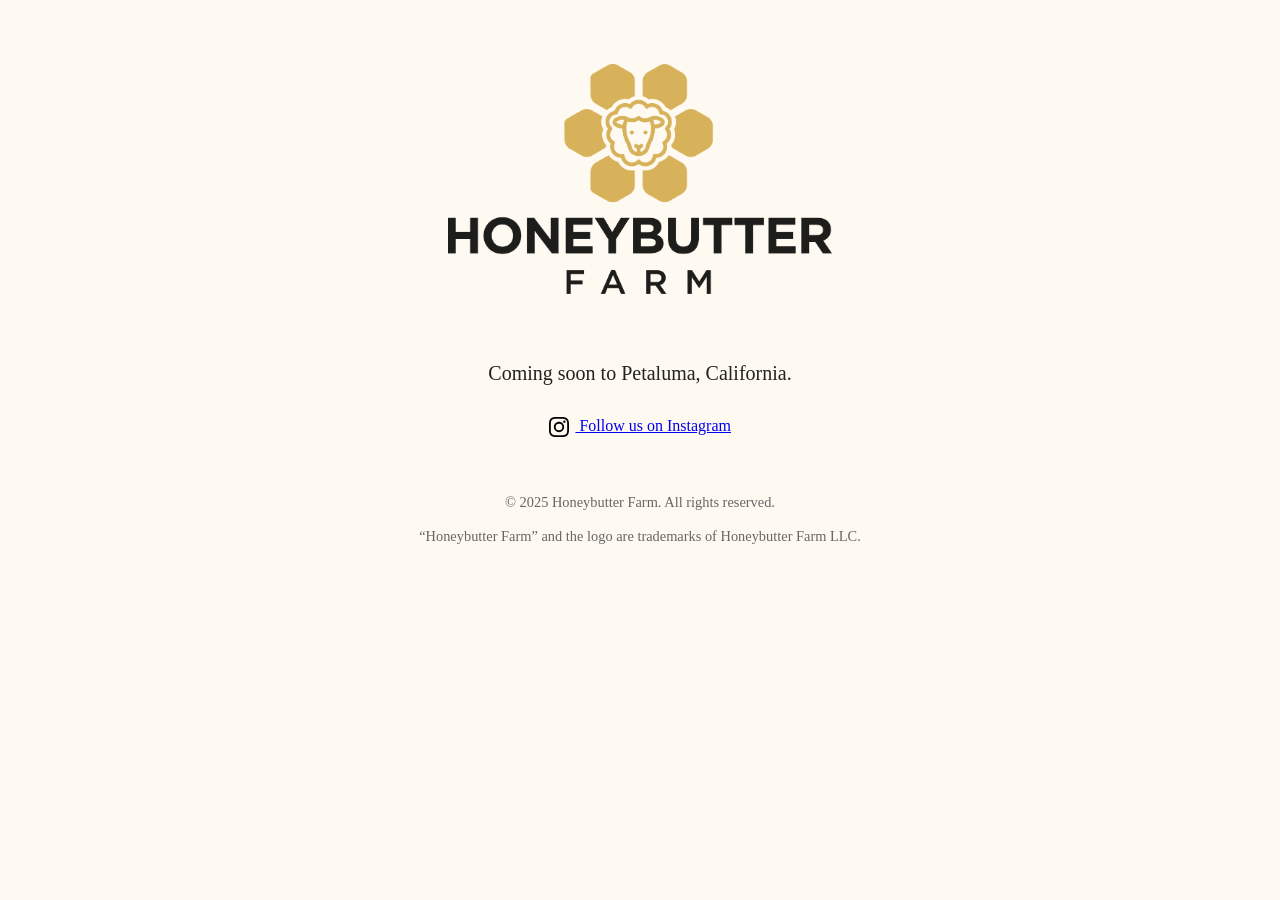
==== index.html @ 852e16aa "Increase logo width from 80% to 90%" ====
<!-- index.html -->
<!DOCTYPE html>
<html lang="en">
<head>
  <meta charset="UTF-8" />
  <meta name="viewport" content="width=device-width, initial-scale=1.0"/>
  <meta name="description" content="Honeybutter Farm is a family-owned diversified farm coming soon to Petaluma, California." />
  <title>Honeybutter Farm</title>
  <style>
    body {
      font-family: 'Georgia', serif;
      margin: 0;
      padding: 2em;
      background-color: #fffaf1;
      color: #222222;
      text-align: center;
    }
    img.logo {
      width: 90%;
      max-width: 384px;
      height: auto;
      margin-top: 2em;
      margin-bottom: 4em;
    }
    h1 {
      font-size: 2.5em;
      margin-bottom: 0.25em;
    }
    p {
      font-size: 1.25em;
      max-width: 600px;
      margin: 0 auto;
    }
  </style>
</head>
<body>
  <img src="honeybutterfarm_logo.png" alt="Honeybutter Farm Logo" class="logo" />
  <p>Coming soon to Petaluma, California.</p>

    <div style="margin-bottom: 2em;margin-top: 2em;">
      <a href="https://www.instagram.com/honeybutterfarm/" target="_blank" rel="noopener">
        <img src="instagram-icon.svg"
             alt="Instagram"
             style="width: 20px; vertical-align: middle; margin-right: 0.4em;" />
        Follow us on Instagram
      </a>
    </div>

  <footer style="margin-top: 4em; font-size: 0.9em; color: #666;">


    &copy; 2025 Honeybutter Farm. All rights reserved. <br> <br>
    “Honeybutter Farm” and the logo are trademarks of Honeybutter Farm LLC.
  </footer>
</body>
</html>
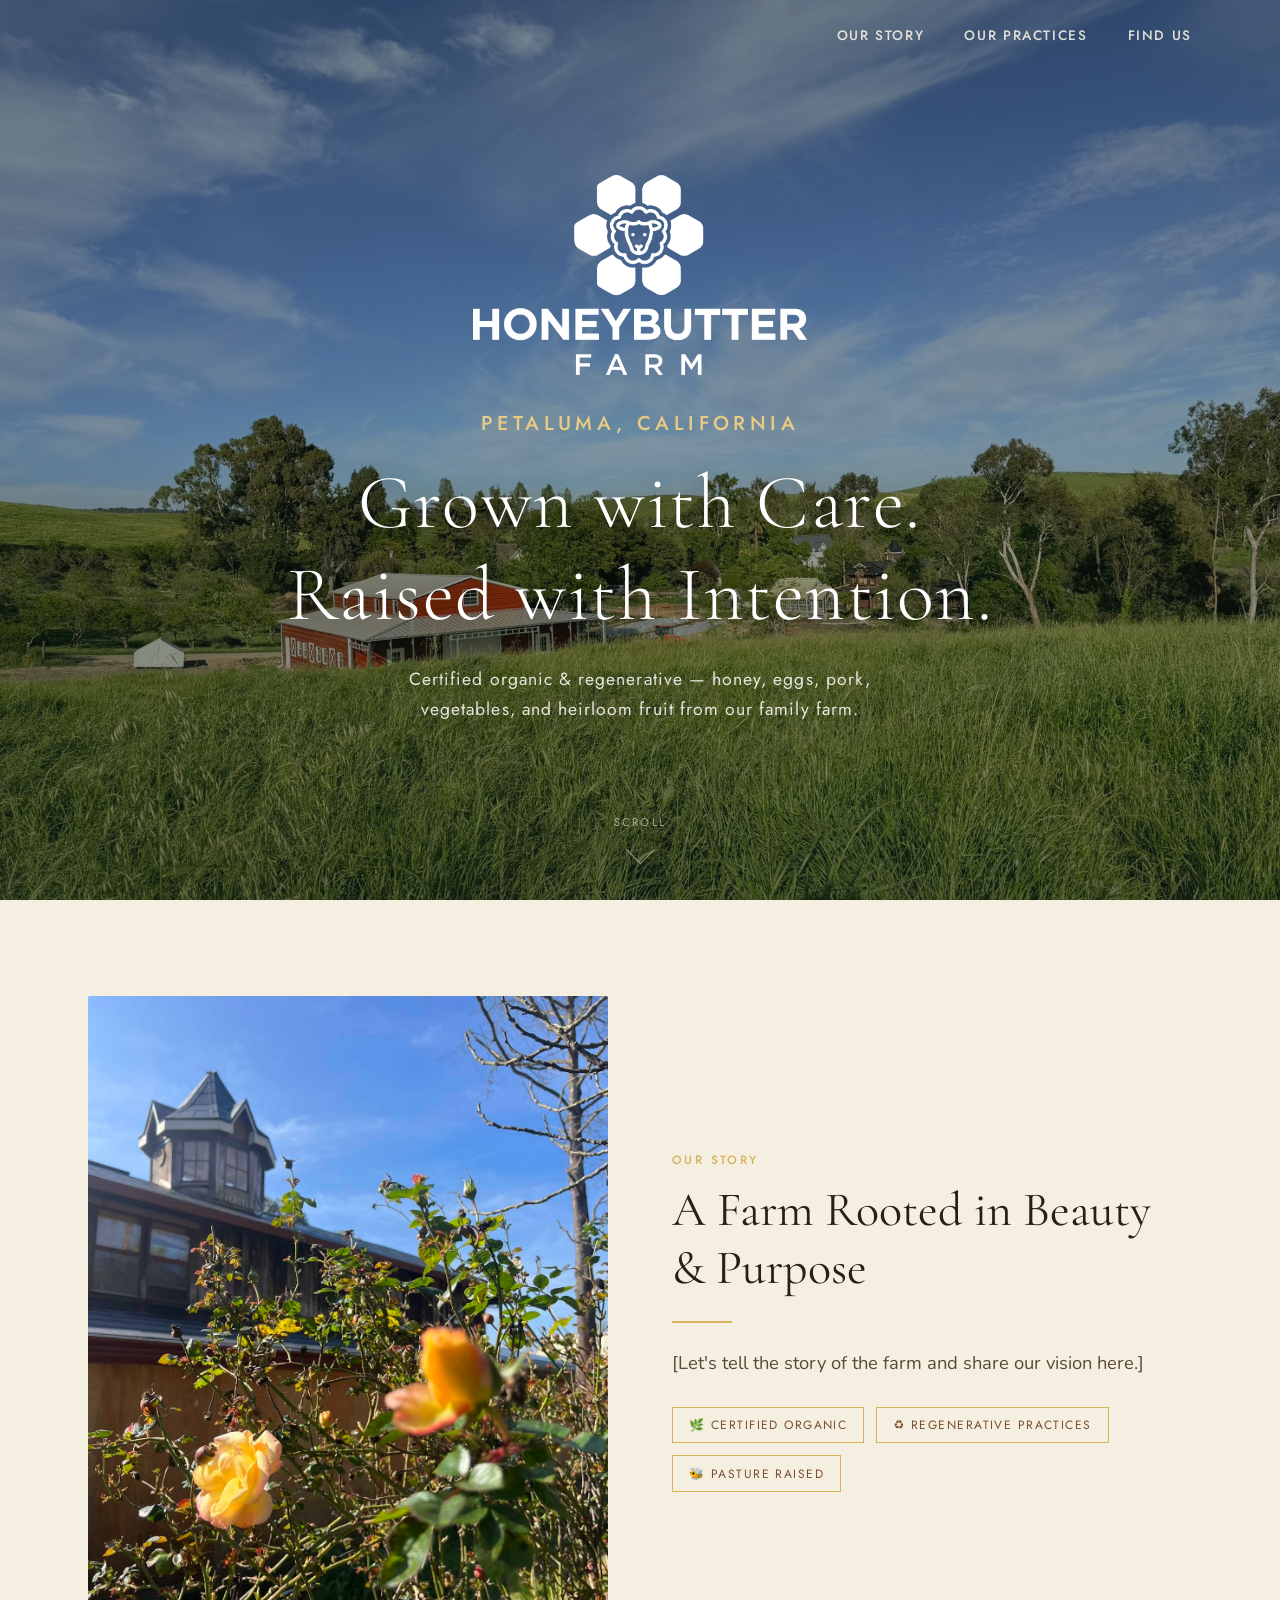
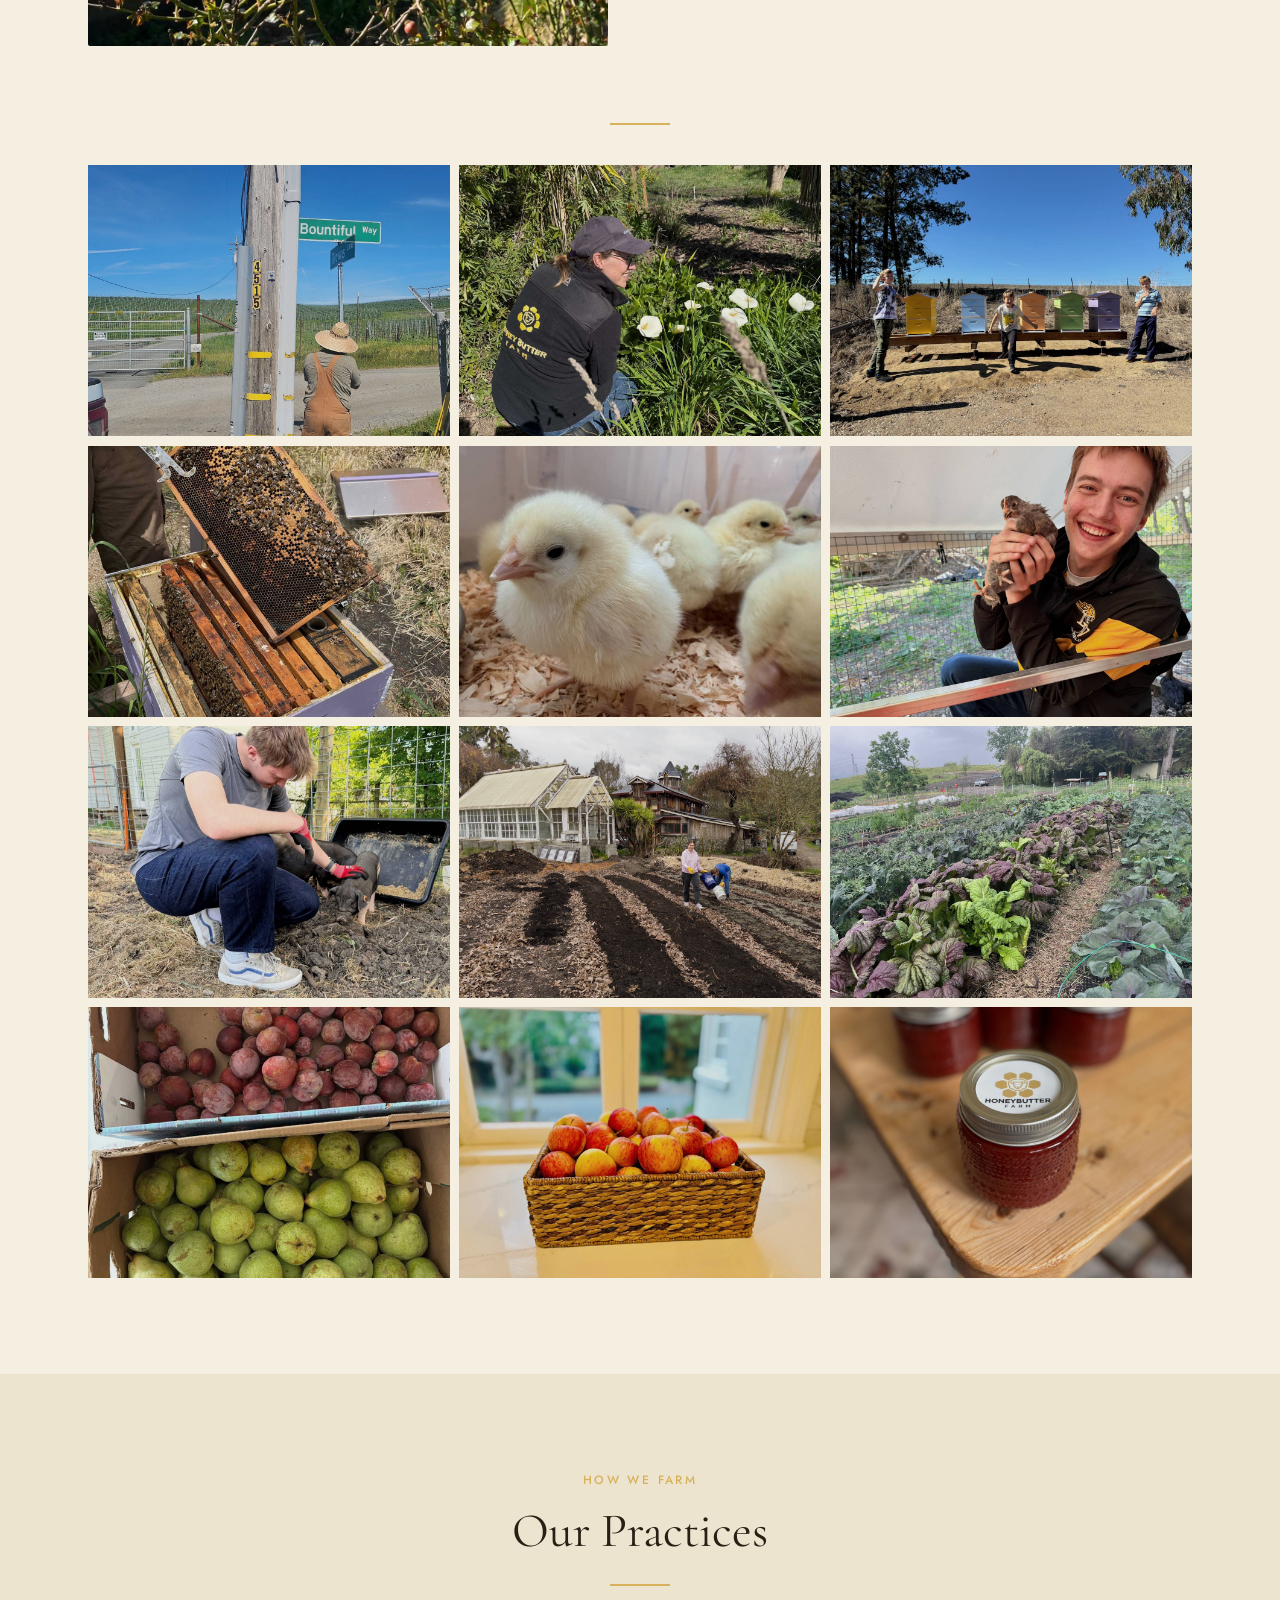
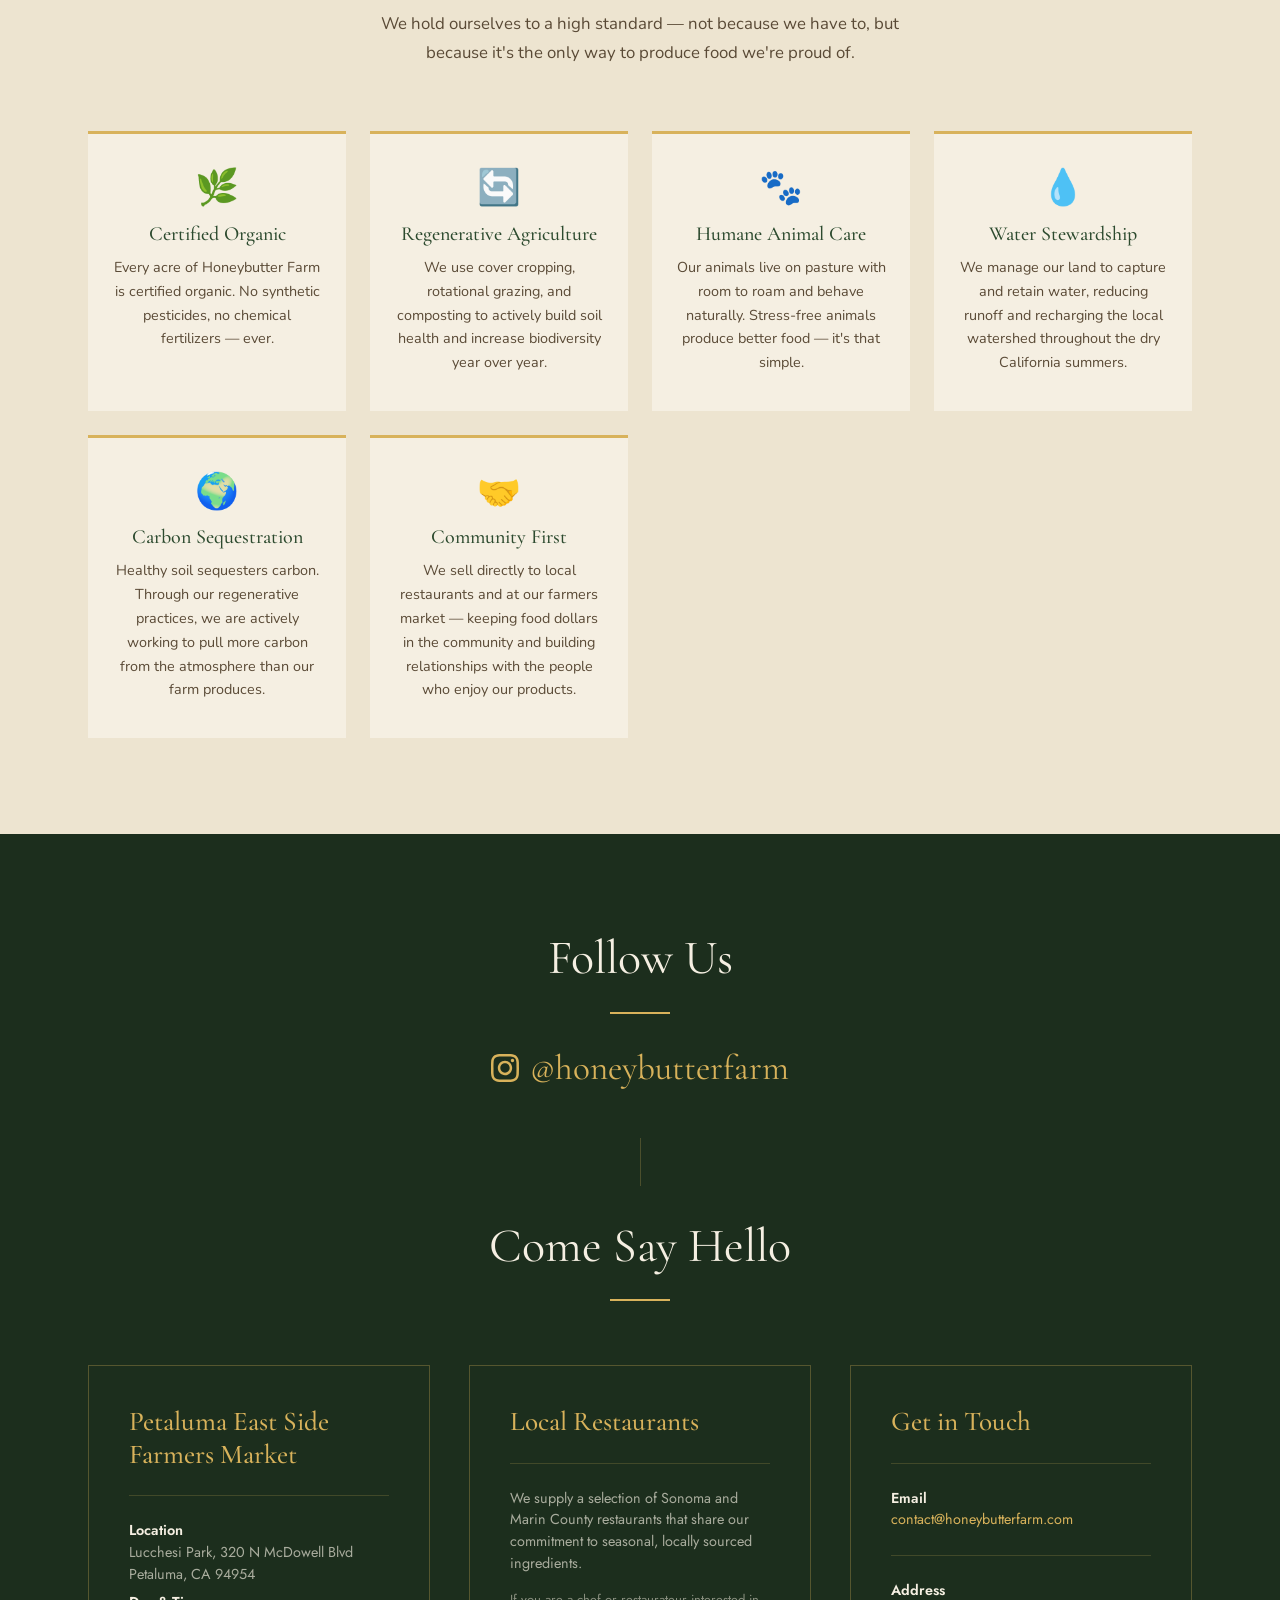
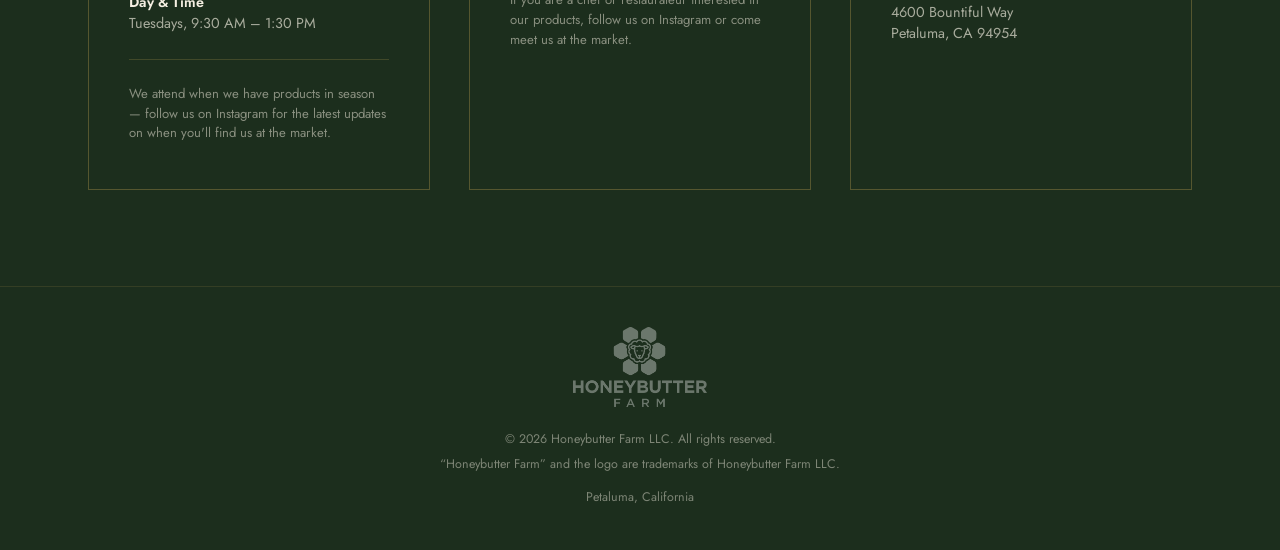
==== commit 4edc5307: "new website version" ====
--- a/index.html
+++ b/index.html
@@ -1,56 +1,318 @@
-<!-- index.html -->
 <!DOCTYPE html>
 <html lang="en">
 <head>
   <meta charset="UTF-8" />
-  <meta name="viewport" content="width=device-width, initial-scale=1.0"/>
-  <meta name="description" content="Honeybutter Farm is a family-owned diversified farm coming soon to Petaluma, California." />
-  <title>Honeybutter Farm</title>
-  <style>
-    body {
-      font-family: 'Georgia', serif;
-      margin: 0;
-      padding: 2em;
-      background-color: #fffaf1;
-      color: #222222;
-      text-align: center;
-    }
-    img.logo {
-      width: 90%;
-      max-width: 384px;
-      height: auto;
-      margin-top: 2em;
-      margin-bottom: 4em;
-    }
-    h1 {
-      font-size: 2.5em;
-      margin-bottom: 0.25em;
-    }
-    p {
-      font-size: 1.25em;
-      max-width: 600px;
-      margin: 0 auto;
-    }
-  </style>
+  <meta name="viewport" content="width=device-width, initial-scale=1.0" />
+  <meta name="description" content="Honeybutter Farm is a certified organic, diversified farm in Petaluma, California, raising the finest honey, eggs, pork, vegetables, and heirloom fruits with care for the land." />
+  <title>Honeybutter Farm — Petaluma, California</title>
+
+  <!-- Fonts -->
+  <link rel="preconnect" href="https://fonts.googleapis.com" />
+  <link rel="preconnect" href="https://fonts.gstatic.com" crossorigin />
+  <link href="https://fonts.googleapis.com/css2?family=Cormorant+Garamond:ital,wght@0,300;0,400;0,500;0,600;1,300;1,400&family=Jost:wght@400;500&family=Nunito:wght@400;500&display=swap" rel="stylesheet" />
+
+  <link rel="stylesheet" href="assets/css/style.css" />
 </head>
 <body>
-  <img src="honeybutterfarm_logo.png" alt="Honeybutter Farm Logo" class="logo" />
-  <p>Coming soon to Petaluma, California.</p>
-
-    <div style="margin-bottom: 2em;margin-top: 2em;">
-      <a href="https://www.instagram.com/honeybutterfarm/" target="_blank" rel="noopener">
-        <img src="instagram-icon.svg"
-             alt="Instagram"
-             style="width: 20px; vertical-align: middle; margin-right: 0.4em;" />
-        Follow us on Instagram
+
+  <!-- ============================================================
+       NAVIGATION
+       ============================================================ -->
+  <nav class="nav" aria-label="Main navigation">
+    <div class="nav__inner">
+      <a class="nav__logo" href="#top" aria-label="Honeybutter Farm home">
+        <img src="honeybutterfarm_logo_icon.png" alt="Honeybutter Farm" />
+        <span class="nav__logo-text">Honeybutter Farm</span>
       </a>
-    </div>
-
-  <footer style="margin-top: 4em; font-size: 0.9em; color: #666;">
-
-
-    &copy; 2025 Honeybutter Farm. All rights reserved. <br> <br>
-    “Honeybutter Farm” and the logo are trademarks of Honeybutter Farm LLC.
+      <ul class="nav__links" role="list">
+        <li><a href="#story">Our Story</a></li>
+        <li><a href="#practices">Our Practices</a></li>
+        <li><a href="#find-us">Find Us</a></li>
+      </ul>
+      <button class="nav__hamburger" aria-label="Open menu" aria-expanded="false">
+        <span></span><span></span><span></span>
+      </button>
+    </div>
+  </nav>
+
+  <!-- Mobile drawer -->
+  <div class="nav__drawer" role="dialog" aria-modal="true" aria-label="Navigation menu">
+    <button class="nav__drawer-close" aria-label="Close menu">&times;</button>
+    <a href="#story">Our Story</a>
+    <a href="#practices">Our Practices</a>
+    <a href="#find-us">Find Us</a>
+  </div>
+
+
+  <!-- ============================================================
+       HERO
+       ============================================================ -->
+  <section class="hero" id="top" aria-label="Hero">
+    <div class="hero__bg" role="img" aria-label="Honeybutter Farm landscape"></div>
+    <div class="hero__overlay"></div>
+    <div class="hero__content">
+      <img
+        src="honeybutterfarm_logo.png"
+        alt="Honeybutter Farm"
+        class="hero__logo"
+      />
+      <p class="hero__tagline">Petaluma, California</p>
+      <h1>Grown with Care.<br>Raised with Intention.</h1>
+      <p class="hero__sub">Certified organic &amp; regenerative &mdash; honey, eggs, pork, vegetables, and heirloom fruit from our family farm.</p>
+    </div>
+    <div class="hero__scroll" aria-hidden="true">
+      <span>Scroll</span>
+      <div class="hero__scroll-arrow"></div>
+    </div>
+  </section>
+
+
+  <!-- ============================================================
+       OUR STORY
+       ============================================================ -->
+  <section class="story section" id="story">
+    <div class="container">
+      <div class="story__grid">
+
+        <div class="story__image-wrap">
+          <!-- Replace story.jpg with a portrait-oriented farm photo -->
+          <img
+            src="assets/images/story.jpg"
+            alt="The farm at Honeybutter Farm, Petaluma California"
+            class="story__image"
+            loading="lazy"
+            onerror="this.parentElement.innerHTML='<div class=\'img-placeholder\' style=\'aspect-ratio:4/5\'>Photo coming soon</div>'"
+          />
+          <div class="story__image-accent"></div>
+        </div>
+
+        <div class="story__text">
+          <span class="section-label">Our Story</span>
+          <h2>A Farm Rooted in Beauty &amp; Purpose</h2>
+          <div class="gold-rule"></div>
+          <p>
+            [Let's tell the story of the farm and share our vision here.]
+          </p>
+          <div class="story__badges">
+            <span class="story__badge">🌿 Certified Organic</span>
+            <span class="story__badge">♻️ Regenerative Practices</span>
+            <span class="story__badge">🐝 Pasture Raised</span>
+          </div>
+        </div>
+
+      </div>
+
+      <div class="story__gallery">
+        <div class="gold-rule centered" style="margin-bottom:2.5rem;"></div>
+        <div class="gallery__grid">
+          <div class="gallery__item">
+            <img src="assets/images/gallery-01.jpg" alt="Honeybutter Farm" loading="lazy"
+                 onerror="this.parentElement.innerHTML='<div class=\'img-placeholder\'>Photo coming soon</div>'" />
+          </div>
+          <div class="gallery__item">
+            <img src="assets/images/gallery-02.jpg" alt="Honeybutter Farm" loading="lazy"
+                 onerror="this.parentElement.innerHTML='<div class=\'img-placeholder\'>Photo coming soon</div>'" />
+          </div>
+          <div class="gallery__item">
+            <img src="assets/images/gallery-03.jpg" alt="Honeybutter Farm" loading="lazy"
+                 onerror="this.parentElement.innerHTML='<div class=\'img-placeholder\'>Photo coming soon</div>'" />
+          </div>
+          <div class="gallery__item">
+            <img src="assets/images/gallery-04.jpg" alt="Honeybutter Farm" loading="lazy"
+                 onerror="this.parentElement.innerHTML='<div class=\'img-placeholder\'>Photo coming soon</div>'" />
+          </div>
+          <div class="gallery__item">
+            <img src="assets/images/gallery-05.jpg" alt="Honeybutter Farm" loading="lazy"
+                 onerror="this.parentElement.innerHTML='<div class=\'img-placeholder\'>Photo coming soon</div>'" />
+          </div>
+          <div class="gallery__item">
+            <img src="assets/images/gallery-06.jpg" alt="Honeybutter Farm" loading="lazy"
+                 onerror="this.parentElement.innerHTML='<div class=\'img-placeholder\'>Photo coming soon</div>'" />
+          </div>
+          <div class="gallery__item">
+            <img src="assets/images/gallery-07.jpg" alt="Honeybutter Farm" loading="lazy"
+                 onerror="this.parentElement.innerHTML='<div class=\'img-placeholder\'>Photo coming soon</div>'" />
+          </div>
+          <div class="gallery__item">
+            <img src="assets/images/gallery-08.jpg" alt="Honeybutter Farm" loading="lazy"
+                 onerror="this.parentElement.innerHTML='<div class=\'img-placeholder\'>Photo coming soon</div>'" />
+          </div>
+          <div class="gallery__item">
+            <img src="assets/images/gallery-09.jpg" alt="Honeybutter Farm" loading="lazy"
+                 onerror="this.parentElement.innerHTML='<div class=\'img-placeholder\'>Photo coming soon</div>'" />
+          </div>
+          <div class="gallery__item">
+            <img src="assets/images/gallery-10.jpg" alt="Honeybutter Farm" loading="lazy"
+                 onerror="this.parentElement.innerHTML='<div class=\'img-placeholder\'>Photo coming soon</div>'" />
+          </div>
+          <div class="gallery__item">
+            <img src="assets/images/gallery-11.jpg" alt="Honeybutter Farm" loading="lazy"
+                 onerror="this.parentElement.innerHTML='<div class=\'img-placeholder\'>Photo coming soon</div>'" />
+          </div>
+          <div class="gallery__item">
+            <img src="assets/images/gallery-12.jpg" alt="Honeybutter Farm" loading="lazy"
+                 onerror="this.parentElement.innerHTML='<div class=\'img-placeholder\'>Photo coming soon</div>'" />
+          </div>
+        </div>
+      </div>
+
+    </div>
+  </section>
+
+
+  <!-- ============================================================
+       OUR PRACTICES
+       ============================================================ -->
+  <section class="practices section section--ivory-dark" id="practices">
+    <div class="container">
+
+      <div class="practices__header">
+        <span class="section-label">How We Farm</span>
+        <h2>Our Practices</h2>
+        <div class="gold-rule centered"></div>
+        <p style="max-width:560px;margin-inline:auto;color:var(--text-mid);font-size:1.05rem;">
+          We hold ourselves to a high standard — not because we have to, but because it's the only way to produce food we're proud of.
+        </p>
+      </div>
+
+      <div class="practices__grid">
+
+        <div class="practice-item">
+          <div class="practice-item__icon">🌿</div>
+          <h3>Certified Organic</h3>
+          <p>Every acre of Honeybutter Farm is certified organic. No synthetic pesticides, no chemical fertilizers — ever.</p>
+        </div>
+
+        <div class="practice-item">
+          <div class="practice-item__icon">🔄</div>
+          <h3>Regenerative Agriculture</h3>
+          <p>We use cover cropping, rotational grazing, and composting to actively build soil health and increase biodiversity year over year.</p>
+        </div>
+
+        <div class="practice-item">
+          <div class="practice-item__icon">🐾</div>
+          <h3>Humane Animal Care</h3>
+          <p>Our animals live on pasture with room to roam and behave naturally. Stress-free animals produce better food — it's that simple.</p>
+        </div>
+
+        <div class="practice-item">
+          <div class="practice-item__icon">💧</div>
+          <h3>Water Stewardship</h3>
+          <p>We manage our land to capture and retain water, reducing runoff and recharging the local watershed throughout the dry California summers.</p>
+        </div>
+
+        <div class="practice-item">
+          <div class="practice-item__icon">🌍</div>
+          <h3>Carbon Sequestration</h3>
+          <p>Healthy soil sequesters carbon. Through our regenerative practices, we are actively working to pull more carbon from the atmosphere than our farm produces.</p>
+        </div>
+
+        <div class="practice-item">
+          <div class="practice-item__icon">🤝</div>
+          <h3>Community First</h3>
+          <p>We sell directly to local restaurants and at our farmers market — keeping food dollars in the community and building relationships with the people who enjoy our products.</p>
+        </div>
+
+      </div>
+    </div>
+  </section>
+
+
+  <!-- ============================================================
+       FIND US
+       ============================================================ -->
+  <section class="find-us section section--deeper" id="find-us">
+    <div class="container">
+
+      <div class="find-us__header">
+        <h2>Follow Us</h2>
+        <div class="gold-rule centered"></div>
+        <a
+          class="find-us__instagram"
+          href="https://www.instagram.com/honeybutterfarm/"
+          target="_blank"
+          rel="noopener noreferrer"
+          aria-label="Follow Honeybutter Farm on Instagram"
+        >
+          <svg viewBox="0 0 24 24" aria-hidden="true" style="width:28px;height:28px;fill:currentColor;flex-shrink:0;">
+            <path d="M12 2.163c3.204 0 3.584.012 4.85.07 3.252.148 4.771 1.691 4.919 4.919.058 1.265.069 1.645.069 4.849 0 3.205-.012 3.584-.069 4.849-.149 3.225-1.664 4.771-4.919 4.919-1.266.058-1.644.07-4.85.07-3.204 0-3.584-.012-4.849-.07-3.26-.149-4.771-1.699-4.919-4.92-.058-1.265-.07-1.644-.07-4.849 0-3.204.013-3.583.07-4.849.149-3.227 1.664-4.771 4.919-4.919 1.266-.057 1.645-.069 4.849-.069zm0-2.163c-3.259 0-3.667.014-4.947.072-4.358.2-6.78 2.618-6.98 6.98-.059 1.281-.073 1.689-.073 4.948 0 3.259.014 3.668.072 4.948.2 4.358 2.618 6.78 6.98 6.98 1.281.058 1.689.072 4.948.072 3.259 0 3.668-.014 4.948-.072 4.354-.2 6.782-2.618 6.979-6.98.059-1.28.073-1.689.073-4.948 0-3.259-.014-3.667-.072-4.947-.196-4.354-2.617-6.78-6.979-6.98-1.281-.059-1.69-.073-4.949-.073zm0 5.838c-3.403 0-6.162 2.759-6.162 6.162s2.759 6.163 6.162 6.163 6.162-2.759 6.162-6.163c0-3.403-2.759-6.162-6.162-6.162zm0 10.162c-2.209 0-4-1.79-4-4 0-2.209 1.791-4 4-4s4 1.791 4 4c0 2.21-1.791 4-4 4zm6.406-11.845c-.796 0-1.441.645-1.441 1.44s.645 1.44 1.441 1.44c.795 0 1.439-.645 1.439-1.44s-.644-1.44-1.439-1.44z"/>
+          </svg>
+          @honeybutterfarm
+        </a>
+        <div class="find-us__instagram-divider"></div>
+        <h2>Come Say Hello</h2>
+        <div class="gold-rule centered"></div>
+      </div>
+
+      <div class="find-us__grid">
+
+        <div class="find-us__card">
+          <h3>Petaluma East Side Farmers Market</h3>
+          <div class="find-us__divider"></div>
+          <p class="detail">
+            <strong>Location</strong><br>
+            Lucchesi Park, 320 N McDowell Blvd<br>Petaluma, CA 94954
+          </p>
+          <p class="detail">
+            <strong>Day &amp; Time</strong><br>
+            Tuesdays, 9:30 AM – 1:30 PM
+          </p>
+          <div class="find-us__divider"></div>
+          <p class="detail" style="color:rgba(245,239,226,0.5);font-size:0.82rem;">
+            We attend when we have products in season — follow us on Instagram for the latest updates on when you'll find us at the market.
+          </p>
+        </div>
+
+        <div class="find-us__card">
+          <h3>Local Restaurants</h3>
+          <div class="find-us__divider"></div>
+          <p class="detail" style="margin-bottom:1rem;">
+            We supply a selection of Sonoma and Marin County restaurants that share our commitment to seasonal, locally sourced ingredients.
+          </p>
+          <p class="detail" style="color:rgba(245,239,226,0.5);font-size:0.82rem;">
+            If you are a chef or restaurateur interested in our products, follow us on Instagram or come meet us at the market.
+          </p>
+        </div>
+
+        <div class="find-us__card">
+          <h3>Get in Touch</h3>
+          <div class="find-us__divider"></div>
+          <p class="detail">
+            <strong>Email</strong><br>
+            <a href="mailto:contact@honeybutterfarm.com" style="color:var(--gold);text-decoration:none;">contact@honeybutterfarm.com</a>
+          </p>
+          <div class="find-us__divider"></div>
+          <p class="detail">
+            <strong>Address</strong><br>
+            4600 Bountiful Way<br>
+            Petaluma, CA 94954
+          </p>
+        </div>
+
+      </div>
+    </div>
+  </section>
+
+
+  <!-- ============================================================
+       FOOTER
+       ============================================================ -->
+  <footer class="footer">
+    <img src="honeybutterfarm_logo.png" alt="" class="footer__logo" aria-hidden="true" />
+    <p>&copy; 2026 Honeybutter Farm LLC. All rights reserved.</p>
+    <p>&ldquo;Honeybutter Farm&rdquo; and the logo are trademarks of Honeybutter Farm LLC.</p>
+    <p style="margin-top:0.5rem;">Petaluma, California</p>
   </footer>
+
+
+  <!-- Lightbox -->
+  <div class="lightbox" role="dialog" aria-modal="true" aria-label="Photo viewer">
+    <button class="lightbox__close" aria-label="Close photo viewer">&times;</button>
+    <button class="lightbox__prev" aria-label="Previous photo">&#8592;</button>
+    <img class="lightbox__img" src="" alt="" />
+    <button class="lightbox__next" aria-label="Next photo">&#8594;</button>
+  </div>
+
+  <script src="assets/js/main.js"></script>
 </body>
 </html>
--- a/assets/css/style.css
+++ b/assets/css/style.css
@@ -0,0 +1,795 @@
+/* ============================================================
+   HONEYBUTTER FARM — Main Stylesheet
+   ============================================================ */
+
+/* ── Custom Properties ──────────────────────────────────── */
+:root {
+  --gold:        #D8B25B;
+  --gold-light:  #E8CC84;
+  --green-dark:  #2C4A2E;
+  --green-deep:  #1C2E1D;
+  --ivory:       #F5EFE2;
+  --ivory-dark:  #EDE4D0;
+  --earth:       #7A4E2D;
+  --text-dark:   #2A1F14;
+  --text-mid:    #5a4a36;
+  --text-light:  #F5EFE2;
+
+  --font-display: 'Cormorant Garamond', Georgia, serif;
+  --font-ui:      'Jost', system-ui, sans-serif;
+  --font-body:    'Nunito', system-ui, sans-serif;
+
+  --max-width: 1200px;
+  --section-pad: clamp(3rem, 8vw, 6rem);
+  --nav-height: 72px;
+}
+
+/* ── Reset & Base ───────────────────────────────────────── */
+*, *::before, *::after { box-sizing: border-box; margin: 0; padding: 0; }
+
+html {
+  scroll-behavior: smooth;
+  font-size: 16px;
+}
+
+body {
+  font-family: var(--font-body);
+  color: var(--text-dark);
+  background-color: var(--ivory);
+  line-height: 1.7;
+  -webkit-font-smoothing: antialiased;
+}
+
+img { display: block; max-width: 100%; height: auto; }
+a { color: inherit; text-decoration: none; }
+ul { list-style: none; }
+
+/* ── Typography ─────────────────────────────────────────── */
+h1, h2, h3, h4 {
+  font-family: var(--font-display);
+  font-weight: 600;
+  line-height: 1.2;
+  color: inherit;
+}
+
+h1 { font-size: clamp(2.8rem, 6vw, 5rem); font-weight: 300; letter-spacing: 0.02em; }
+h2 { font-size: clamp(2rem, 4vw, 3rem); font-weight: 400; }
+h3 { font-size: clamp(1.3rem, 2.5vw, 1.8rem); font-weight: 500; }
+
+.section-label {
+  font-family: var(--font-ui);
+  font-size: 0.75rem;
+  font-weight: 500;
+  letter-spacing: 0.2em;
+  text-transform: uppercase;
+  color: var(--gold);
+  display: block;
+  margin-bottom: 0.75rem;
+}
+
+.gold-rule {
+  width: 60px;
+  height: 2px;
+  background: var(--gold);
+  margin: 1.5rem 0;
+}
+
+.gold-rule.centered { margin-left: auto; margin-right: auto; }
+
+/* ── Layout Utilities ───────────────────────────────────── */
+.container {
+  width: 100%;
+  max-width: var(--max-width);
+  margin-inline: auto;
+  padding-inline: clamp(1.25rem, 5vw, 3rem);
+}
+
+.section { padding-block: var(--section-pad); }
+
+.section--dark {
+  background-color: var(--green-dark);
+  color: var(--text-light);
+}
+
+.section--deeper {
+  background-color: var(--green-deep);
+  color: var(--text-light);
+}
+
+.section--ivory-dark {
+  background-color: var(--ivory-dark);
+}
+
+/* ============================================================
+   NAVIGATION
+   ============================================================ */
+.nav {
+  position: fixed;
+  top: 0; left: 0; right: 0;
+  z-index: 100;
+  height: var(--nav-height);
+  display: flex;
+  align-items: center;
+  background-color: transparent;
+  transition: background-color 0.35s ease, box-shadow 0.35s ease;
+}
+
+.nav.scrolled {
+  background-color: var(--green-deep);
+  box-shadow: 0 2px 20px rgba(0,0,0,0.3);
+}
+
+.nav__inner {
+  display: flex;
+  align-items: center;
+  justify-content: space-between;
+  width: 100%;
+  max-width: var(--max-width);
+  margin-inline: auto;
+  padding-inline: clamp(1.25rem, 5vw, 3rem);
+}
+
+.nav__logo {
+  display: flex;
+  align-items: center;
+  gap: 0.75rem;
+}
+
+.nav__logo img {
+  height: 52px;
+  width: auto;
+  flex-shrink: 0;
+  opacity: 0;
+  transform: translateX(-6px);
+  transition: opacity 0.35s ease, transform 0.35s ease;
+}
+
+.nav.scrolled .nav__logo img {
+  opacity: 1;
+  transform: translateX(0);
+}
+.nav__logo img:hover { opacity: 0.85; }
+
+.nav__logo-text {
+  font-family: var(--font-ui);
+  font-size: 0.78rem;
+  font-weight: 500;
+  letter-spacing: 0.18em;
+  text-transform: uppercase;
+  color: var(--text-light);
+  opacity: 0;
+  transform: translateX(-6px);
+  transition: opacity 0.35s ease, transform 0.35s ease;
+  pointer-events: none;
+  white-space: nowrap;
+}
+
+.nav.scrolled .nav__logo-text {
+  opacity: 1;
+  transform: translateX(0);
+}
+
+.nav__links {
+  display: flex;
+  gap: 2.5rem;
+  align-items: center;
+}
+
+.nav__links a {
+  font-family: var(--font-ui);
+  font-size: 0.85rem;
+  font-weight: 500;
+  letter-spacing: 0.12em;
+  text-transform: uppercase;
+  color: rgba(245, 239, 226, 0.9);
+  transition: color 0.2s;
+}
+.nav__links a:hover { color: var(--gold); }
+
+/* Hamburger */
+.nav__hamburger {
+  display: none;
+  flex-direction: column;
+  gap: 5px;
+  cursor: pointer;
+  padding: 6px;
+  background: none;
+  border: none;
+}
+.nav__hamburger span {
+  display: block;
+  width: 24px;
+  height: 2px;
+  background: var(--text-light);
+  transition: transform 0.3s, opacity 0.3s;
+}
+
+/* Mobile nav drawer */
+.nav__drawer {
+  display: none;
+  position: fixed;
+  inset: 0;
+  background: var(--green-deep);
+  z-index: 99;
+  flex-direction: column;
+  align-items: center;
+  justify-content: center;
+  gap: 2.5rem;
+}
+.nav__drawer.open { display: flex; }
+.nav__drawer a {
+  font-family: var(--font-display);
+  font-size: 2rem;
+  font-weight: 400;
+  color: var(--text-light);
+  transition: color 0.2s;
+}
+.nav__drawer a:hover { color: var(--gold); }
+.nav__drawer-close {
+  position: absolute;
+  top: 1.5rem; right: 1.5rem;
+  background: none; border: none;
+  color: var(--text-light);
+  font-size: 2rem;
+  cursor: pointer;
+  line-height: 1;
+}
+
+@media (max-width: 768px) {
+  .nav__links { display: none; }
+  .nav__hamburger { display: flex; }
+}
+
+/* ============================================================
+   HERO
+   ============================================================ */
+.hero {
+  position: relative;
+  height: 100svh;
+  min-height: 600px;
+  display: flex;
+  align-items: center;
+  justify-content: center;
+  overflow: hidden;
+  background-color: var(--green-deep);
+}
+
+.hero__bg {
+  position: absolute;
+  inset: 0;
+  background-image: url('../images/hero.jpg');
+  background-size: cover;
+  background-position: center;
+  transform: scale(1.04);
+  transition: transform 8s ease-out;
+}
+.hero__bg.loaded { transform: scale(1); }
+
+.hero__overlay {
+  position: absolute;
+  inset: 0;
+  background: linear-gradient(
+    to bottom,
+    rgba(20,32,20,0.45) 0%,
+    rgba(20,32,20,0.38) 50%,
+    rgba(20,32,20,0.62) 100%
+  );
+}
+
+.hero__content {
+  position: relative;
+  text-align: center;
+  color: #ffffff;
+  padding-inline: 1.5rem;
+  max-width: 800px;
+}
+
+.hero__logo {
+  height: clamp(110px, 20vw, 200px);
+  width: auto;
+  margin-inline: auto;
+  margin-bottom: 2rem;
+  filter: brightness(0) invert(1);
+}
+
+.hero__tagline {
+  font-family: var(--font-ui);
+  font-size: clamp(1rem, 2vw, 1.25rem);
+  font-weight: 500;
+  letter-spacing: 0.22em;
+  text-transform: uppercase;
+  color: var(--gold-light);
+  margin-bottom: 1rem;
+}
+
+.hero h1 {
+  font-weight: 300;
+  margin-bottom: 1.5rem;
+  text-shadow: 0 2px 24px rgba(0,0,0,0.65);
+}
+
+.hero__sub {
+  font-family: var(--font-ui);
+  font-size: clamp(0.95rem, 1.8vw, 1.1rem);
+  letter-spacing: 0.06em;
+  color: rgba(255,255,255,0.85);
+  max-width: 480px;
+  margin-inline: auto;
+}
+
+.hero__scroll {
+  position: absolute;
+  bottom: 2.5rem;
+  left: 50%;
+  transform: translateX(-50%);
+  display: flex;
+  flex-direction: column;
+  align-items: center;
+  gap: 0.5rem;
+  color: rgba(245,239,226,0.6);
+  font-family: var(--font-ui);
+  font-size: 0.7rem;
+  letter-spacing: 0.18em;
+  text-transform: uppercase;
+}
+.hero__scroll-arrow {
+  width: 20px;
+  height: 20px;
+  border-right: 1px solid rgba(245,239,226,0.5);
+  border-bottom: 1px solid rgba(245,239,226,0.5);
+  transform: rotate(45deg);
+  animation: bounce 2s infinite;
+}
+@keyframes bounce {
+  0%, 100% { transform: rotate(45deg) translateY(0); }
+  50%       { transform: rotate(45deg) translateY(5px); }
+}
+
+/* ============================================================
+   OUR STORY
+   ============================================================ */
+.story {
+  background-color: var(--ivory);
+}
+
+.story__grid {
+  display: grid;
+  grid-template-columns: 1fr 1fr;
+  gap: clamp(2rem, 5vw, 5rem);
+  align-items: center;
+}
+
+.story__image-wrap {
+  position: relative;
+}
+
+.story__image {
+  aspect-ratio: 4/5;
+  object-fit: cover;
+  width: 100%;
+  border-radius: 2px;
+}
+
+.story__image-accent {
+  position: absolute;
+  inset: -12px -12px 12px 12px;
+  border: 2px solid var(--gold);
+  z-index: -1;
+  pointer-events: none;
+}
+
+.story__text p {
+  font-size: clamp(1rem, 1.6vw, 1.15rem);
+  color: var(--text-mid);
+  margin-bottom: 1.25rem;
+}
+
+.story__badges {
+  display: flex;
+  flex-wrap: wrap;
+  gap: 0.75rem;
+  margin-top: 1.75rem;
+}
+
+.story__badge {
+  display: inline-flex;
+  align-items: center;
+  gap: 0.5rem;
+  padding: 0.45rem 1rem;
+  border: 1px solid var(--gold);
+  font-family: var(--font-ui);
+  font-size: 0.75rem;
+  letter-spacing: 0.12em;
+  text-transform: uppercase;
+  color: var(--earth);
+}
+
+.story__gallery {
+  margin-top: clamp(3rem, 6vw, 5rem);
+}
+
+@media (max-width: 768px) {
+  .story__grid { grid-template-columns: 1fr; }
+  .story__image { aspect-ratio: 3/2; }
+  .story__image-accent { display: none; }
+}
+
+/* ============================================================
+   PRODUCTS
+   ============================================================ */
+.products {
+  background-color: var(--green-dark);
+  color: var(--text-light);
+}
+
+.products__header {
+  text-align: center;
+  margin-bottom: clamp(2.5rem, 5vw, 4rem);
+}
+.products__header .gold-rule { margin-inline: auto; }
+.products__header .section-label { justify-content: center; }
+
+.products__grid {
+  display: grid;
+  grid-template-columns: repeat(auto-fill, minmax(280px, 1fr));
+  gap: 1.5rem;
+}
+
+.product-card {
+  background: rgba(255,255,255,0.05);
+  border: 1px solid rgba(216,178,91,0.2);
+  overflow: hidden;
+  transition: transform 0.25s ease, border-color 0.25s ease;
+}
+.product-card:hover {
+  transform: translateY(-4px);
+  border-color: rgba(216,178,91,0.7);
+}
+
+.product-card__image-wrap {
+  width: 100%;
+  aspect-ratio: 4/3;
+  overflow: hidden;
+  background: var(--green-deep);
+}
+
+.product-card__image {
+  width: 100%;
+  height: 100%;
+  object-fit: cover;
+  filter: brightness(0.88) saturate(0.9);
+  transition: filter 0.35s ease, transform 0.35s ease;
+}
+.product-card:hover .product-card__image {
+  filter: brightness(1) saturate(1.05);
+  transform: scale(1.04);
+}
+
+.product-card__body {
+  padding: 1.5rem;
+}
+
+.product-card h3 {
+  font-size: 1.4rem;
+  color: var(--gold);
+  margin-bottom: 0.5rem;
+}
+
+.product-card p {
+  font-size: 0.95rem;
+  color: rgba(245,239,226,0.72);
+  line-height: 1.65;
+}
+
+.product-card--coming-soon { opacity: 0.55; }
+.product-card--coming-soon .product-card__image {
+  filter: brightness(0.55) saturate(0.3);
+}
+
+.coming-soon-tag {
+  display: inline-block;
+  margin-top: 0.85rem;
+  padding: 0.2rem 0.7rem;
+  border: 1px solid rgba(216,178,91,0.35);
+  font-family: var(--font-ui);
+  font-size: 0.68rem;
+  letter-spacing: 0.16em;
+  text-transform: uppercase;
+  color: var(--gold-light);
+}
+
+/* ============================================================
+   OUR PRACTICES
+   ============================================================ */
+.practices {
+  background-color: var(--ivory-dark);
+}
+
+.practices__header {
+  text-align: center;
+  margin-bottom: clamp(2.5rem, 5vw, 4rem);
+}
+
+.practices__grid {
+  display: grid;
+  grid-template-columns: repeat(auto-fill, minmax(220px, 1fr));
+  gap: 1.5rem;
+}
+
+.practice-item {
+  text-align: center;
+  padding: 2.25rem 1.5rem;
+  background: var(--ivory);
+  border-top: 3px solid var(--gold);
+}
+
+.practice-item__icon {
+  font-size: 2.2rem;
+  margin-bottom: 1rem;
+  line-height: 1;
+}
+
+.practice-item h3 {
+  font-size: 1.25rem;
+  color: var(--green-dark);
+  margin-bottom: 0.65rem;
+}
+
+.practice-item p {
+  font-size: 0.9rem;
+  color: var(--text-mid);
+  line-height: 1.65;
+}
+
+/* ============================================================
+   FIND US
+   ============================================================ */
+.find-us {
+  background-color: var(--green-deep);
+  color: var(--text-light);
+}
+
+.find-us__header {
+  text-align: center;
+  margin-bottom: clamp(2.5rem, 5vw, 4rem);
+}
+
+.find-us__instagram {
+  display: inline-flex;
+  align-items: center;
+  gap: 0.65rem;
+  color: var(--gold);
+  font-family: var(--font-display);
+  font-size: clamp(1.6rem, 3vw, 2.2rem);
+  font-weight: 400;
+  transition: color 0.2s;
+  margin-bottom: 0.5rem;
+}
+.find-us__instagram:hover { color: var(--gold-light); }
+
+.find-us__instagram-divider {
+  width: 1px;
+  height: 3rem;
+  background: rgba(216,178,91,0.25);
+  margin: 2rem auto;
+}
+
+.find-us__grid {
+  display: grid;
+  grid-template-columns: repeat(3, 1fr);
+  gap: clamp(1.5rem, 3vw, 2.5rem);
+}
+
+.find-us__card {
+  border: 1px solid rgba(216,178,91,0.3);
+  padding: 2.5rem;
+}
+
+.find-us__card h3 {
+  font-size: 1.7rem;
+  color: var(--gold);
+  margin-bottom: 1.25rem;
+}
+
+.find-us__card .detail {
+  font-family: var(--font-ui);
+  font-size: 0.9rem;
+  color: rgba(245,239,226,0.65);
+  margin-bottom: 0.4rem;
+  line-height: 1.5;
+}
+
+.find-us__card .detail strong {
+  color: var(--text-light);
+  font-weight: 600;
+}
+
+.find-us__divider {
+  width: 100%;
+  height: 1px;
+  background: rgba(216,178,91,0.2);
+  margin: 1.5rem 0;
+}
+
+@media (max-width: 900px) {
+  .find-us__grid { grid-template-columns: 1fr 1fr; }
+}
+@media (max-width: 560px) {
+  .find-us__grid { grid-template-columns: 1fr; }
+}
+
+/* ============================================================
+   GALLERY
+   ============================================================ */
+.gallery {
+  background-color: var(--ivory);
+}
+
+.gallery__header {
+  text-align: center;
+  margin-bottom: clamp(2rem, 4vw, 3.5rem);
+}
+
+.gallery__grid {
+  display: grid;
+  grid-template-columns: repeat(auto-fill, minmax(300px, 1fr));
+  gap: 0.6rem;
+}
+
+.gallery__item {
+  overflow: hidden;
+  cursor: pointer;
+  aspect-ratio: 4/3;
+  background: var(--ivory-dark);
+}
+
+.gallery__item img {
+  width: 100%;
+  height: 100%;
+  object-fit: cover;
+  transition: transform 0.4s ease, filter 0.4s ease;
+  filter: brightness(0.92) saturate(0.88);
+}
+.gallery__item:hover img {
+  transform: scale(1.06);
+  filter: brightness(1) saturate(1.08);
+}
+
+/* Lightbox */
+.lightbox {
+  display: none;
+  position: fixed;
+  inset: 0;
+  z-index: 200;
+  background: rgba(20,32,20,0.96);
+  align-items: center;
+  justify-content: center;
+}
+.lightbox.open { display: flex; }
+
+.lightbox__img {
+  max-width: 90vw;
+  max-height: 88vh;
+  object-fit: contain;
+  box-shadow: 0 0 80px rgba(0,0,0,0.7);
+}
+
+.lightbox__close {
+  position: absolute;
+  top: 1.5rem; right: 2rem;
+  background: none; border: none;
+  color: var(--text-light);
+  font-size: 2.5rem;
+  cursor: pointer;
+  line-height: 1;
+  opacity: 0.65;
+  transition: opacity 0.2s;
+}
+.lightbox__close:hover { opacity: 1; }
+
+.lightbox__prev,
+.lightbox__next {
+  position: absolute;
+  top: 50%;
+  transform: translateY(-50%);
+  background: none; border: none;
+  color: var(--text-light);
+  font-size: 2.5rem;
+  cursor: pointer;
+  opacity: 0.5;
+  transition: opacity 0.2s;
+  padding: 1rem;
+}
+.lightbox__prev:hover,
+.lightbox__next:hover { opacity: 1; }
+.lightbox__prev { left: 0.5rem; }
+.lightbox__next { right: 0.5rem; }
+
+/* ============================================================
+   INSTAGRAM STRIP
+   ============================================================ */
+.instagram-strip {
+  background-color: var(--green-dark);
+  color: var(--text-light);
+  text-align: center;
+  padding-block: 3.5rem;
+}
+
+.instagram-strip__eyebrow {
+  font-family: var(--font-ui);
+  font-size: 0.75rem;
+  letter-spacing: 0.2em;
+  text-transform: uppercase;
+  color: rgba(245,239,226,0.5);
+  margin-bottom: 0.85rem;
+}
+
+.instagram-strip__link {
+  display: inline-flex;
+  align-items: center;
+  gap: 0.6rem;
+  color: var(--gold);
+  font-family: var(--font-display);
+  font-size: 1.6rem;
+  font-weight: 400;
+  transition: color 0.2s;
+}
+.instagram-strip__link:hover { color: var(--gold-light); }
+.instagram-strip__link svg { width: 26px; height: 26px; fill: currentColor; flex-shrink: 0; }
+
+/* ============================================================
+   FOOTER
+   ============================================================ */
+.footer {
+  background-color: var(--green-deep);
+  color: rgba(245,239,226,0.45);
+  text-align: center;
+  padding-block: 2.5rem;
+  font-family: var(--font-ui);
+  font-size: 0.78rem;
+  line-height: 2;
+  border-top: 1px solid rgba(216,178,91,0.12);
+}
+
+.footer__logo {
+  height: 80px;
+  width: auto;
+  filter: brightness(0) invert(1);
+  opacity: 0.35;
+  margin-inline: auto;
+  margin-bottom: 1.25rem;
+}
+
+/* ============================================================
+   LAZY LOAD FADE-IN
+   ============================================================ */
+img[loading="lazy"] { opacity: 0; transition: opacity 0.6s ease; }
+img[loading="lazy"].loaded { opacity: 1; }
+
+/* ============================================================
+   PLACEHOLDER shown when image file not yet added
+   ============================================================ */
+.img-placeholder {
+  width: 100%;
+  height: 100%;
+  background: linear-gradient(135deg, #243b26 0%, #1a2b1b 100%);
+  display: flex;
+  align-items: center;
+  justify-content: center;
+  color: rgba(216,178,91,0.3);
+  font-family: var(--font-ui);
+  font-size: 0.72rem;
+  letter-spacing: 0.14em;
+  text-transform: uppercase;
+}
+
+/* ============================================================
+   MOBILE FINE-TUNING
+   ============================================================ */
+@media (max-width: 480px) {
+  .products__grid { grid-template-columns: 1fr; }
+  .practices__grid { grid-template-columns: 1fr; }
+  .gallery__grid   { grid-template-columns: 1fr 1fr; gap: 0.35rem; }
+  .gallery__item   { aspect-ratio: 1; }
+  .find-us__card   { padding: 1.75rem 1.25rem; }
+}
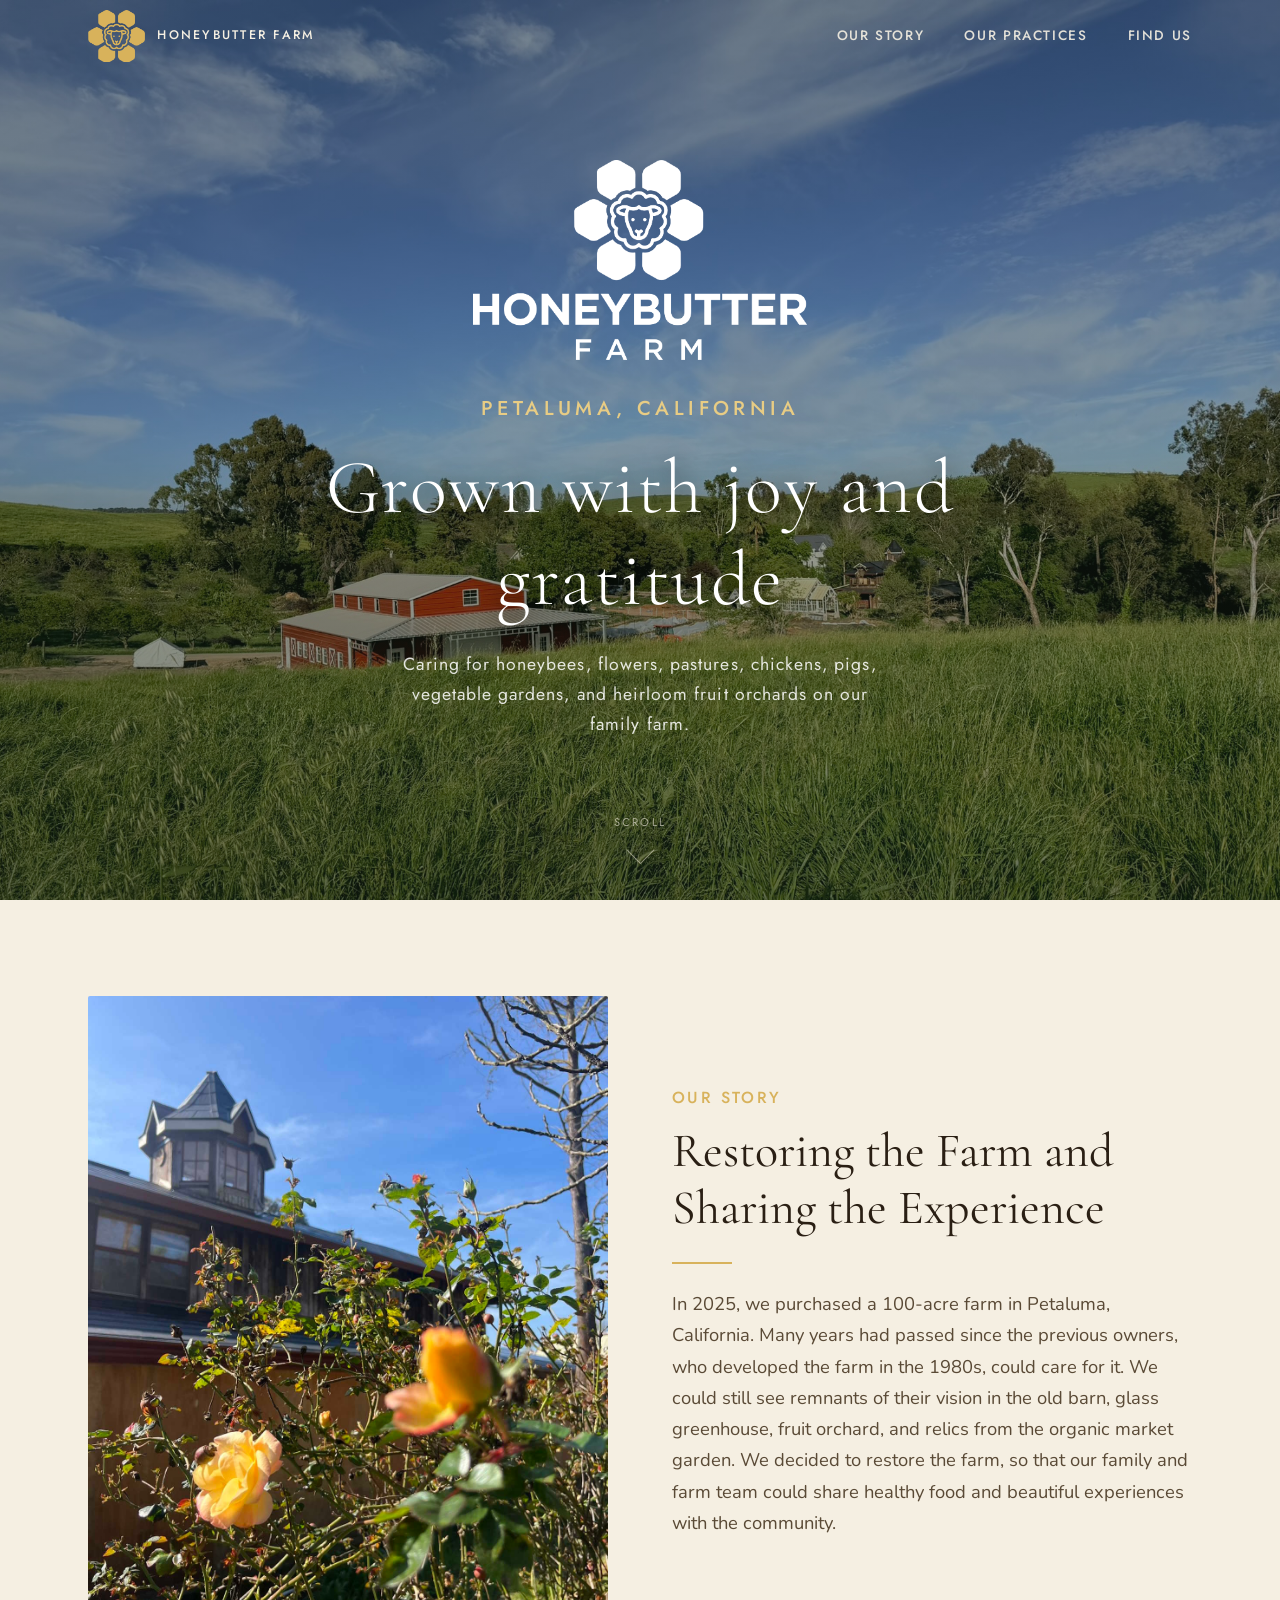
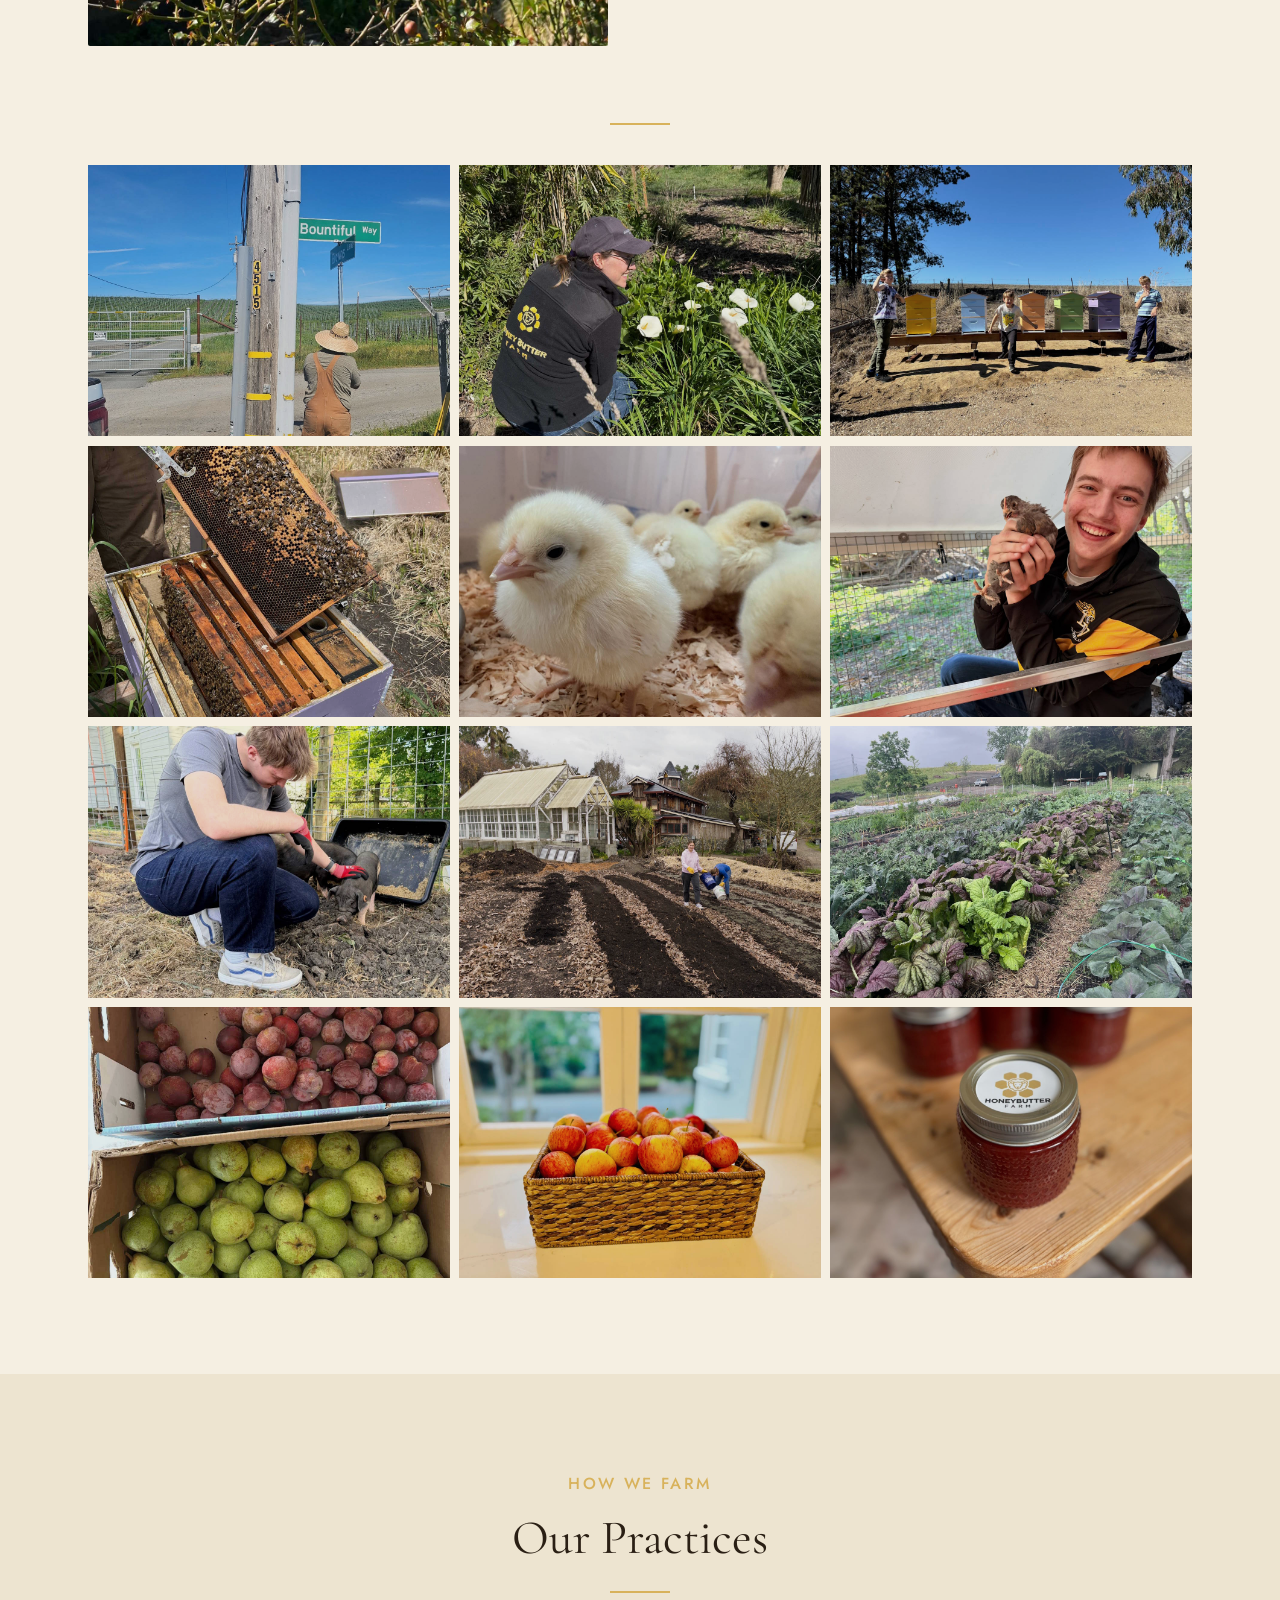
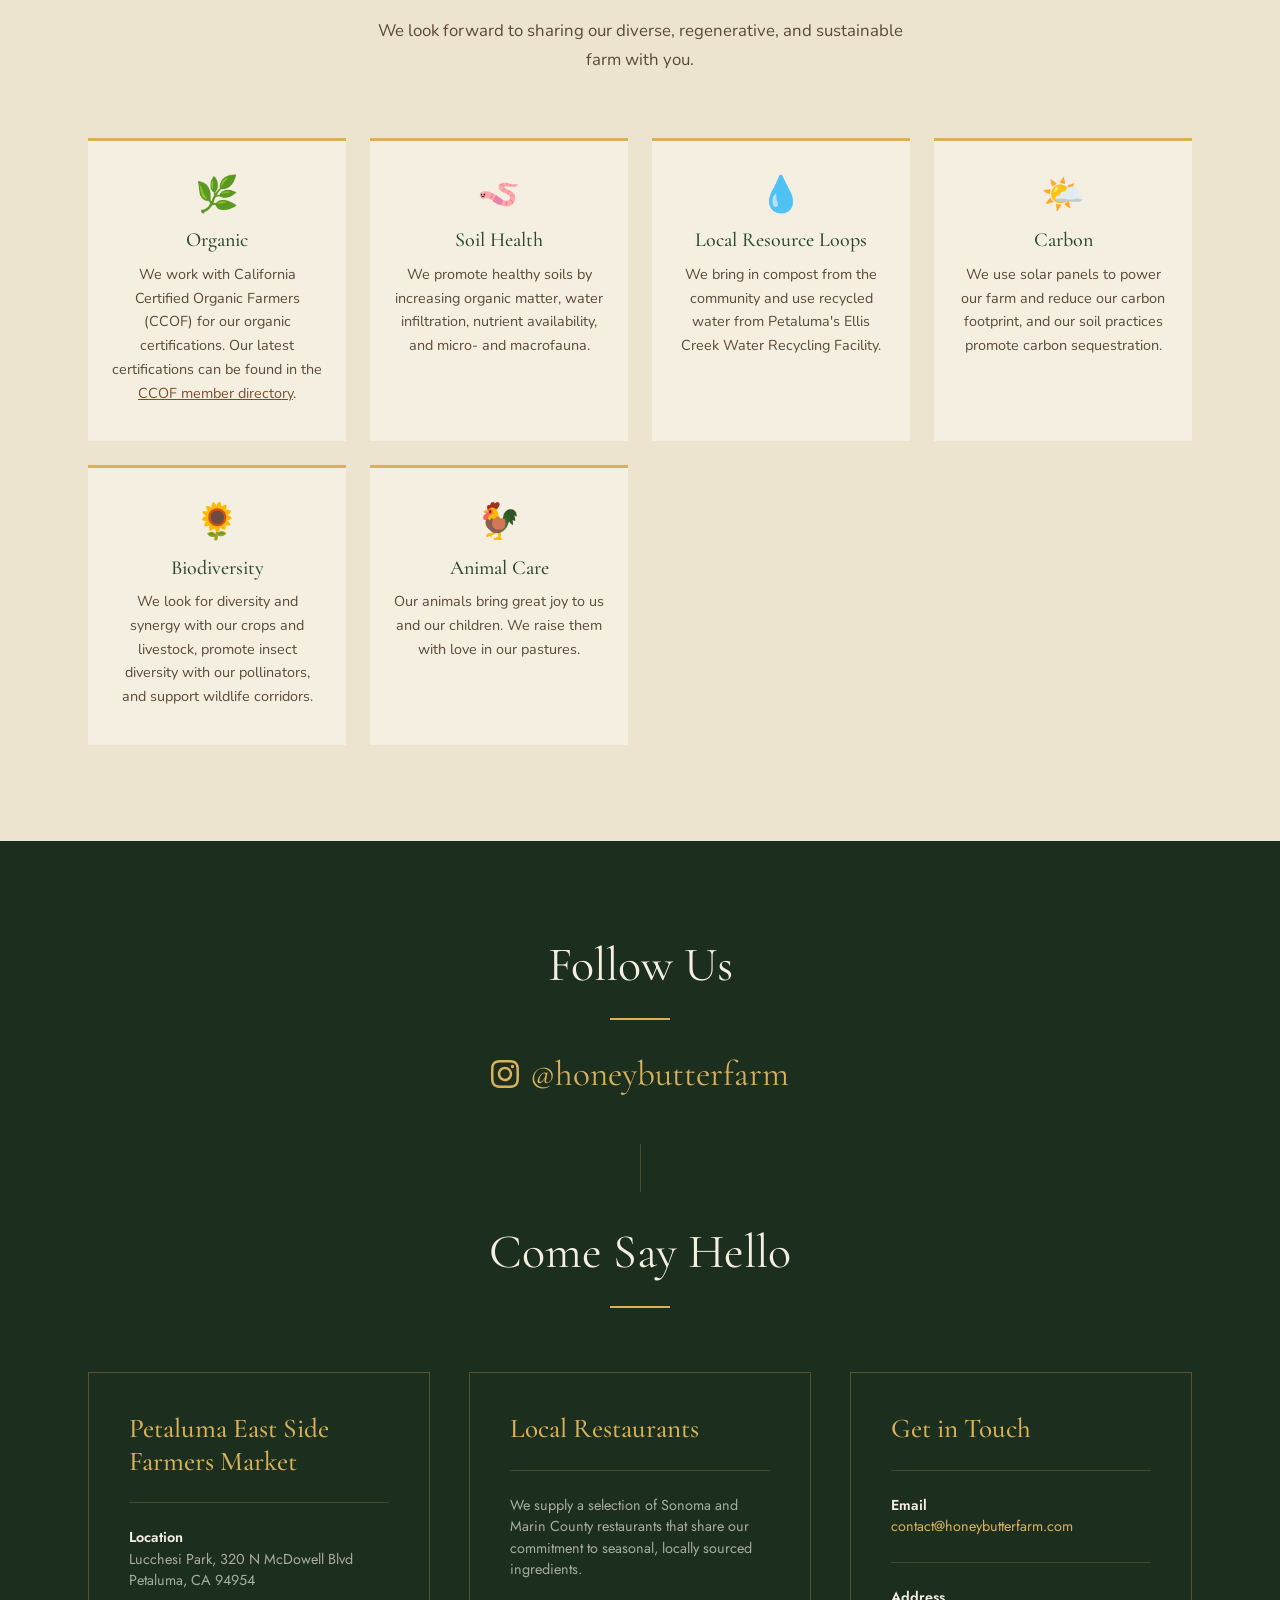
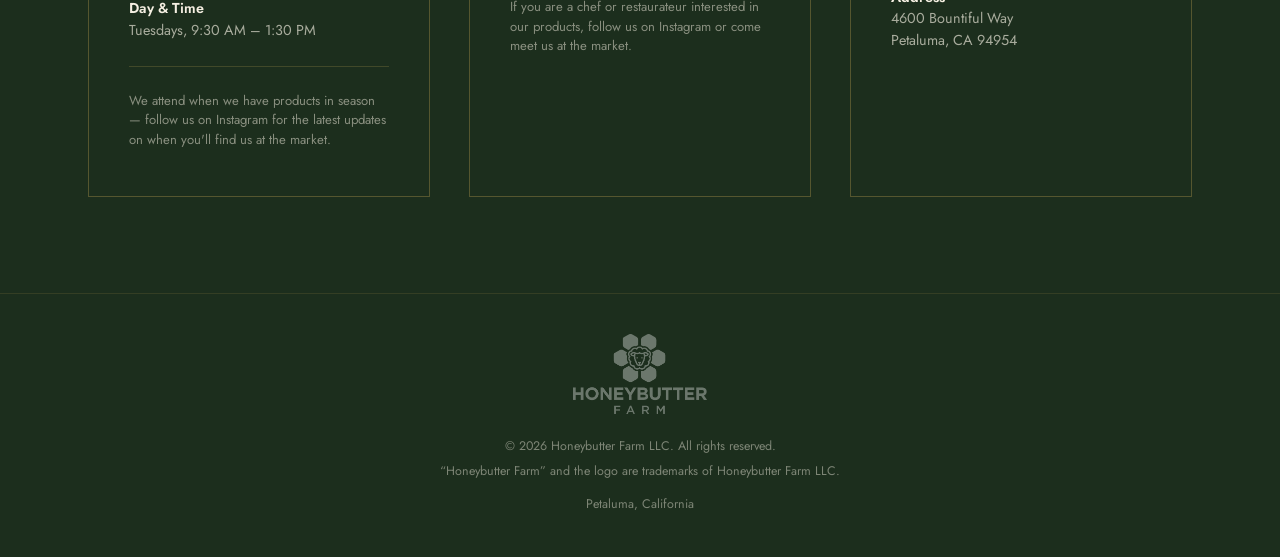
==== commit aa75aef1: "added text to site" ====
--- a/index.html
+++ b/index.html
@@ -57,8 +57,8 @@
         class="hero__logo"
       />
       <p class="hero__tagline">Petaluma, California</p>
-      <h1>Grown with Care.<br>Raised with Intention.</h1>
-      <p class="hero__sub">Certified organic &amp; regenerative &mdash; honey, eggs, pork, vegetables, and heirloom fruit from our family farm.</p>
+      <h1>Grown with joy and gratitude</h1>
+      <p class="hero__sub">Caring for honeybees, flowers, pastures, chickens, pigs, vegetable gardens, and heirloom fruit orchards on our family farm.</p>
     </div>
     <div class="hero__scroll" aria-hidden="true">
       <span>Scroll</span>
@@ -88,16 +88,11 @@
 
         <div class="story__text">
           <span class="section-label">Our Story</span>
-          <h2>A Farm Rooted in Beauty &amp; Purpose</h2>
+          <h2>Restoring the Farm and Sharing the Experience</h2>
           <div class="gold-rule"></div>
           <p>
-            [Let's tell the story of the farm and share our vision here.]
-          </p>
-          <div class="story__badges">
-            <span class="story__badge">🌿 Certified Organic</span>
-            <span class="story__badge">♻️ Regenerative Practices</span>
-            <span class="story__badge">🐝 Pasture Raised</span>
-          </div>
+            In 2025, we purchased a 100-acre farm in Petaluma, California. Many years had passed since the previous owners, who developed the farm in the 1980s, could care for it. We could still see remnants of their vision in the old barn, glass greenhouse, fruit orchard, and relics from the organic market garden. We decided to restore the farm, so that our family and farm team could share healthy food and beautiful experiences with the community.
+          </p>
         </div>
 
       </div>
@@ -171,7 +166,7 @@
         <h2>Our Practices</h2>
         <div class="gold-rule centered"></div>
         <p style="max-width:560px;margin-inline:auto;color:var(--text-mid);font-size:1.05rem;">
-          We hold ourselves to a high standard — not because we have to, but because it's the only way to produce food we're proud of.
+          We look forward to sharing our diverse, regenerative, and sustainable farm with you.
         </p>
       </div>
 
@@ -179,38 +174,38 @@
 
         <div class="practice-item">
           <div class="practice-item__icon">🌿</div>
-          <h3>Certified Organic</h3>
-          <p>Every acre of Honeybutter Farm is certified organic. No synthetic pesticides, no chemical fertilizers — ever.</p>
-        </div>
-
-        <div class="practice-item">
-          <div class="practice-item__icon">🔄</div>
-          <h3>Regenerative Agriculture</h3>
-          <p>We use cover cropping, rotational grazing, and composting to actively build soil health and increase biodiversity year over year.</p>
-        </div>
-
-        <div class="practice-item">
-          <div class="practice-item__icon">🐾</div>
-          <h3>Humane Animal Care</h3>
-          <p>Our animals live on pasture with room to roam and behave naturally. Stress-free animals produce better food — it's that simple.</p>
+          <h3>Organic</h3>
+          <p>We work with California Certified Organic Farmers (CCOF) for our organic certifications. Our latest certifications can be found in the <a href="https://www.ccof.org/directory-member/honeybutter-farm-llc/" target="_blank" rel="noopener noreferrer" style="color:var(--earth);text-decoration:underline;">CCOF member directory</a>.</p>
+        </div>
+
+        <div class="practice-item">
+          <div class="practice-item__icon">🪱</div>
+          <h3>Soil Health</h3>
+          <p>We promote healthy soils by increasing organic matter, water infiltration, nutrient availability, and micro- and macrofauna.</p>
         </div>
 
         <div class="practice-item">
           <div class="practice-item__icon">💧</div>
-          <h3>Water Stewardship</h3>
-          <p>We manage our land to capture and retain water, reducing runoff and recharging the local watershed throughout the dry California summers.</p>
-        </div>
-
-        <div class="practice-item">
-          <div class="practice-item__icon">🌍</div>
-          <h3>Carbon Sequestration</h3>
-          <p>Healthy soil sequesters carbon. Through our regenerative practices, we are actively working to pull more carbon from the atmosphere than our farm produces.</p>
-        </div>
-
-        <div class="practice-item">
-          <div class="practice-item__icon">🤝</div>
-          <h3>Community First</h3>
-          <p>We sell directly to local restaurants and at our farmers market — keeping food dollars in the community and building relationships with the people who enjoy our products.</p>
+          <h3>Local Resource Loops</h3>
+          <p>We bring in compost from the community and use recycled water from Petaluma's Ellis Creek Water Recycling Facility.</p>
+        </div>
+
+        <div class="practice-item">
+          <div class="practice-item__icon">🌤️</div>
+          <h3>Carbon</h3>
+          <p>We use solar panels to power our farm and reduce our carbon footprint, and our soil practices promote carbon sequestration.</p>
+        </div>
+
+        <div class="practice-item">
+          <div class="practice-item__icon">🌻</div>
+          <h3>Biodiversity</h3>
+          <p>We look for diversity and synergy with our crops and livestock, promote insect diversity with our pollinators, and support wildlife corridors.</p>
+        </div>
+
+        <div class="practice-item">
+          <div class="practice-item__icon">🐓</div>
+          <h3>Animal Care</h3>
+          <p>Our animals bring great joy to us and our children. We raise them with love in our pastures.</p>
         </div>
 
       </div>
--- a/assets/css/style.css
+++ b/assets/css/style.css
@@ -58,9 +58,9 @@
 
 .section-label {
   font-family: var(--font-ui);
-  font-size: 0.75rem;
+  font-size: 1rem;
   font-weight: 500;
-  letter-spacing: 0.2em;
+  letter-spacing: 0.15em;
   text-transform: uppercase;
   color: var(--gold);
   display: block;
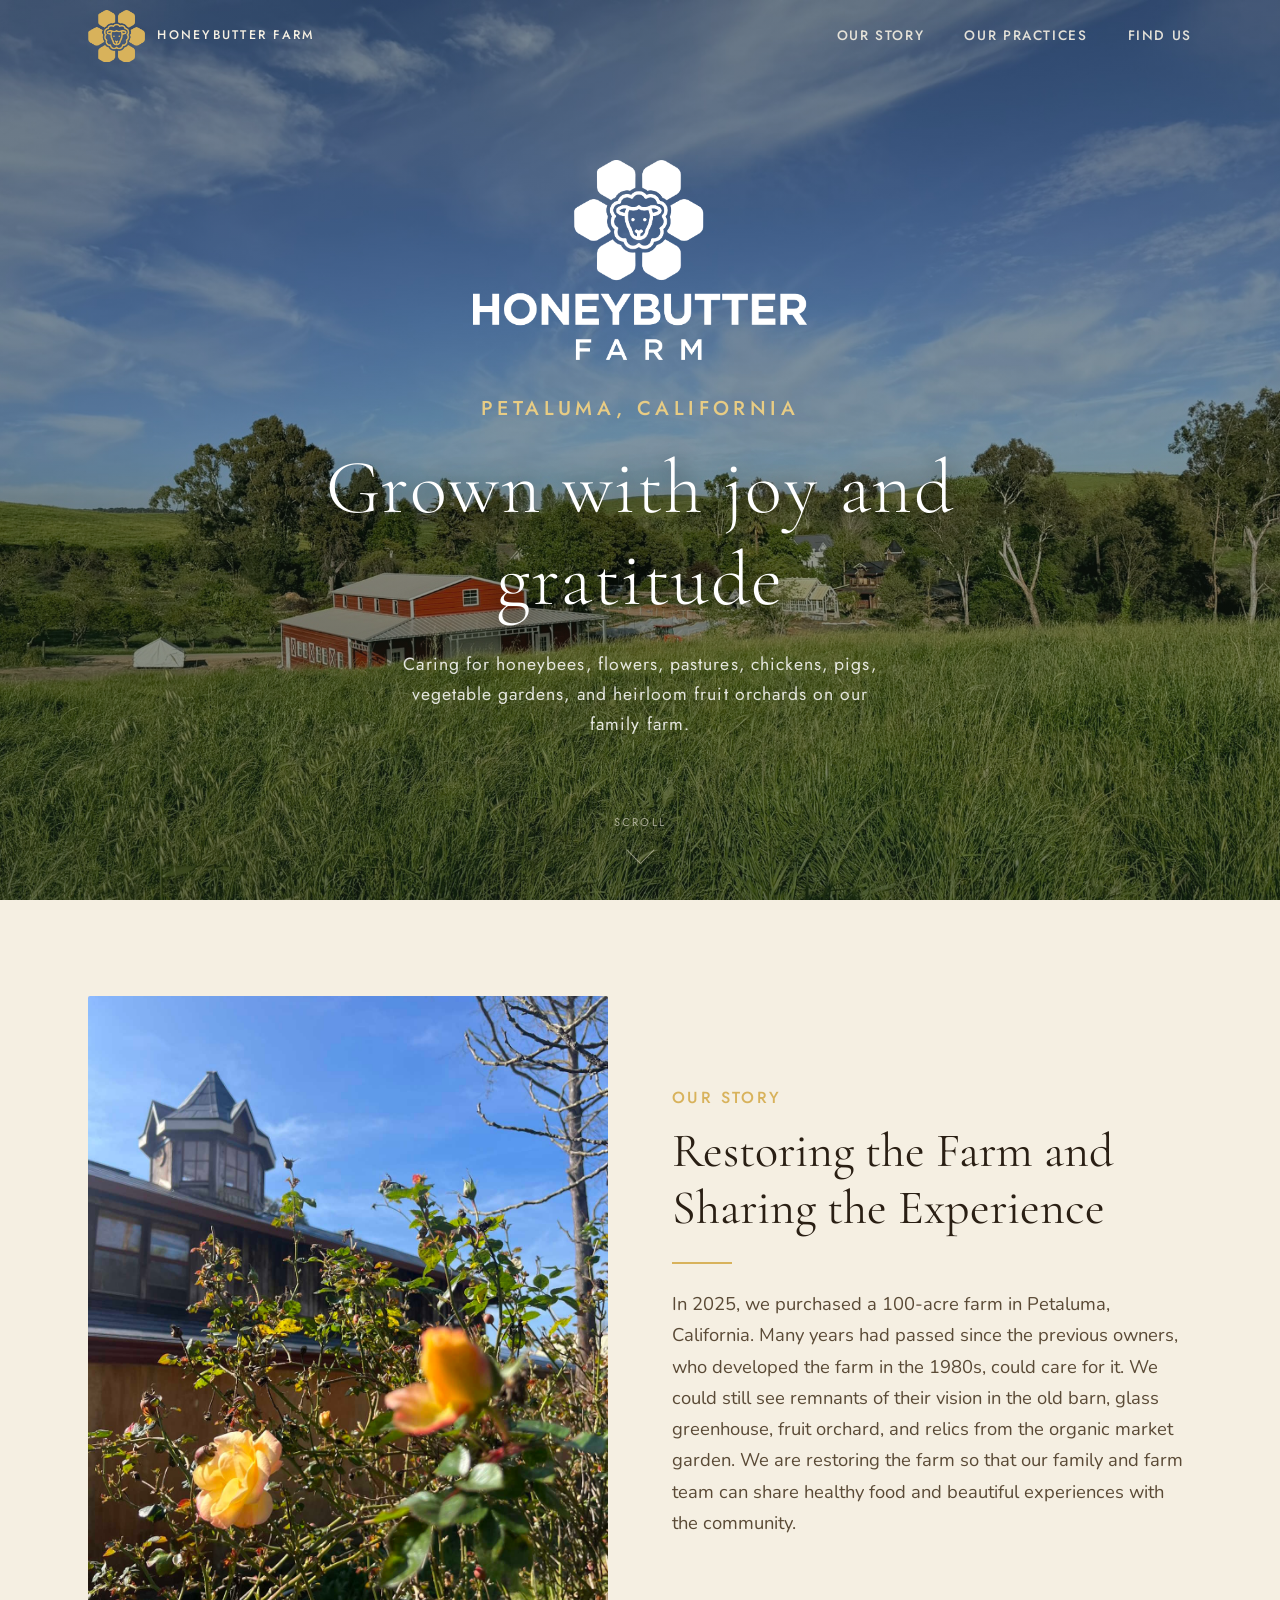
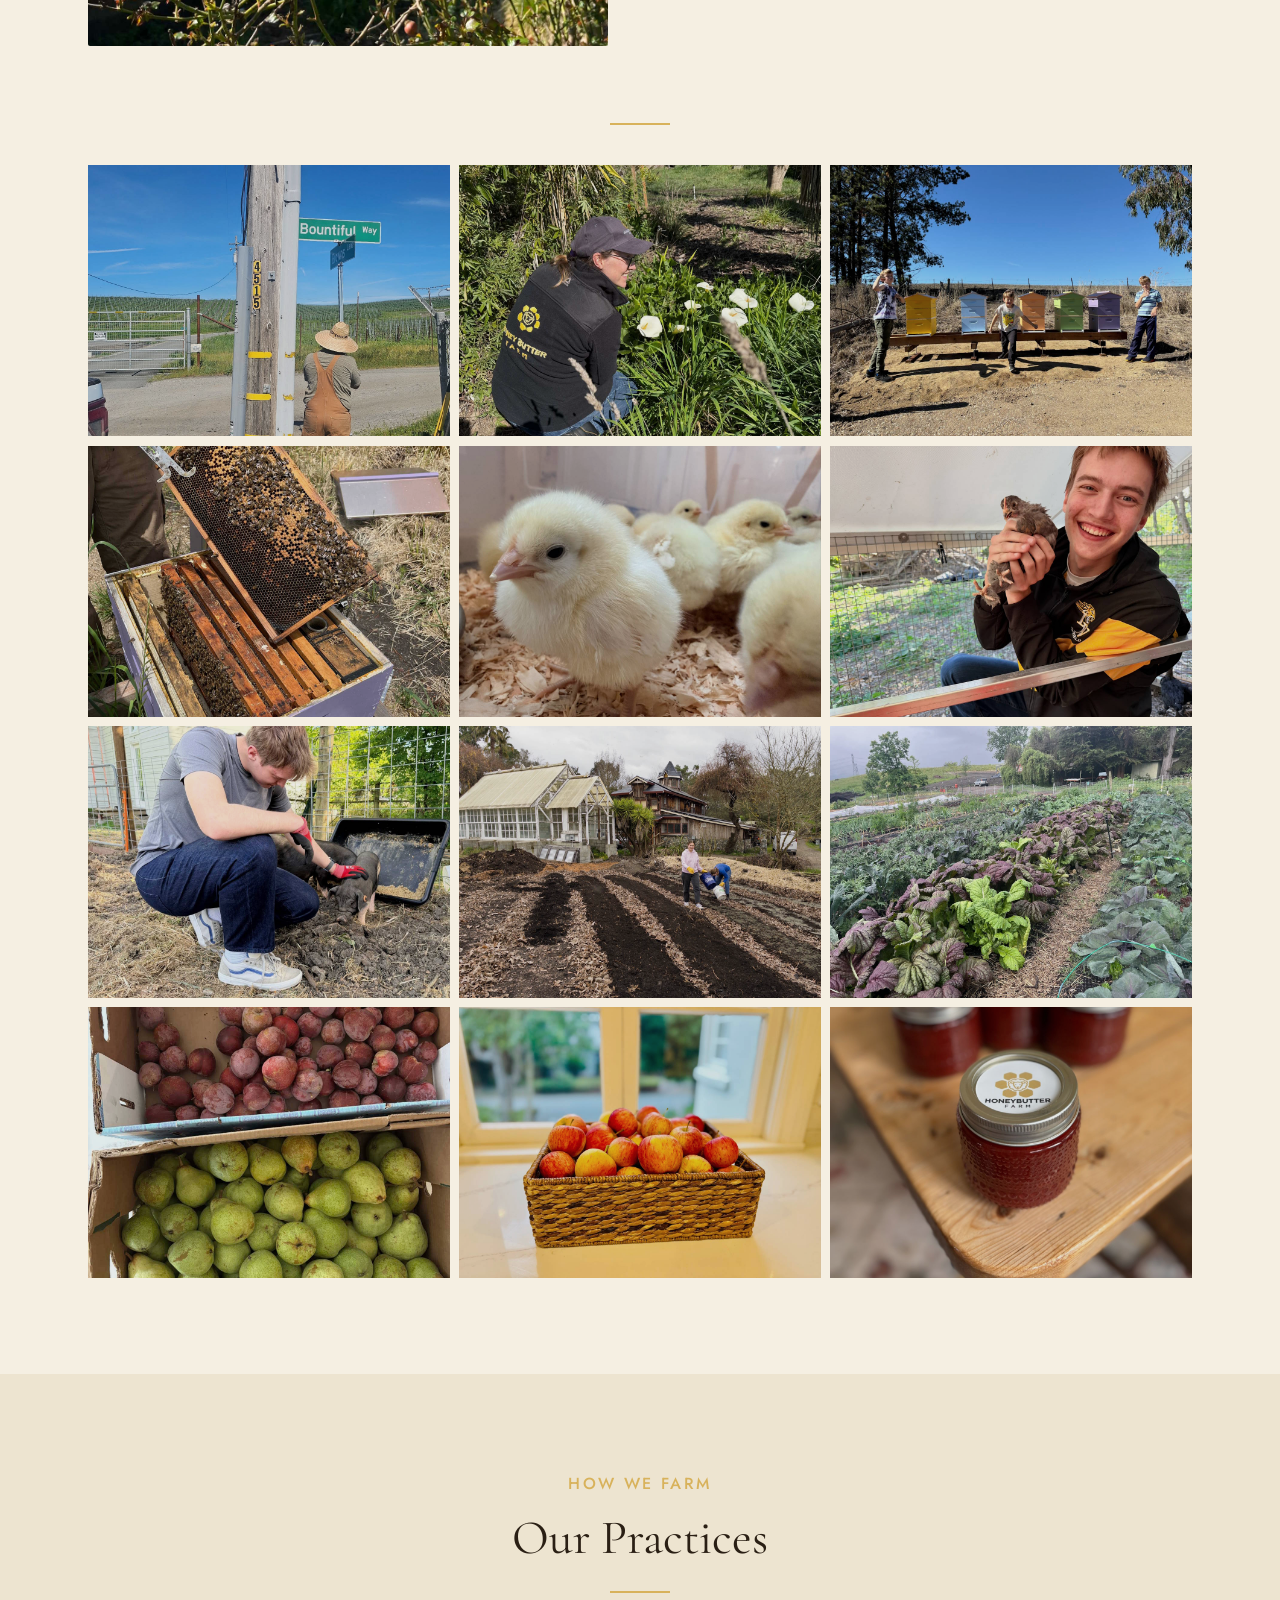
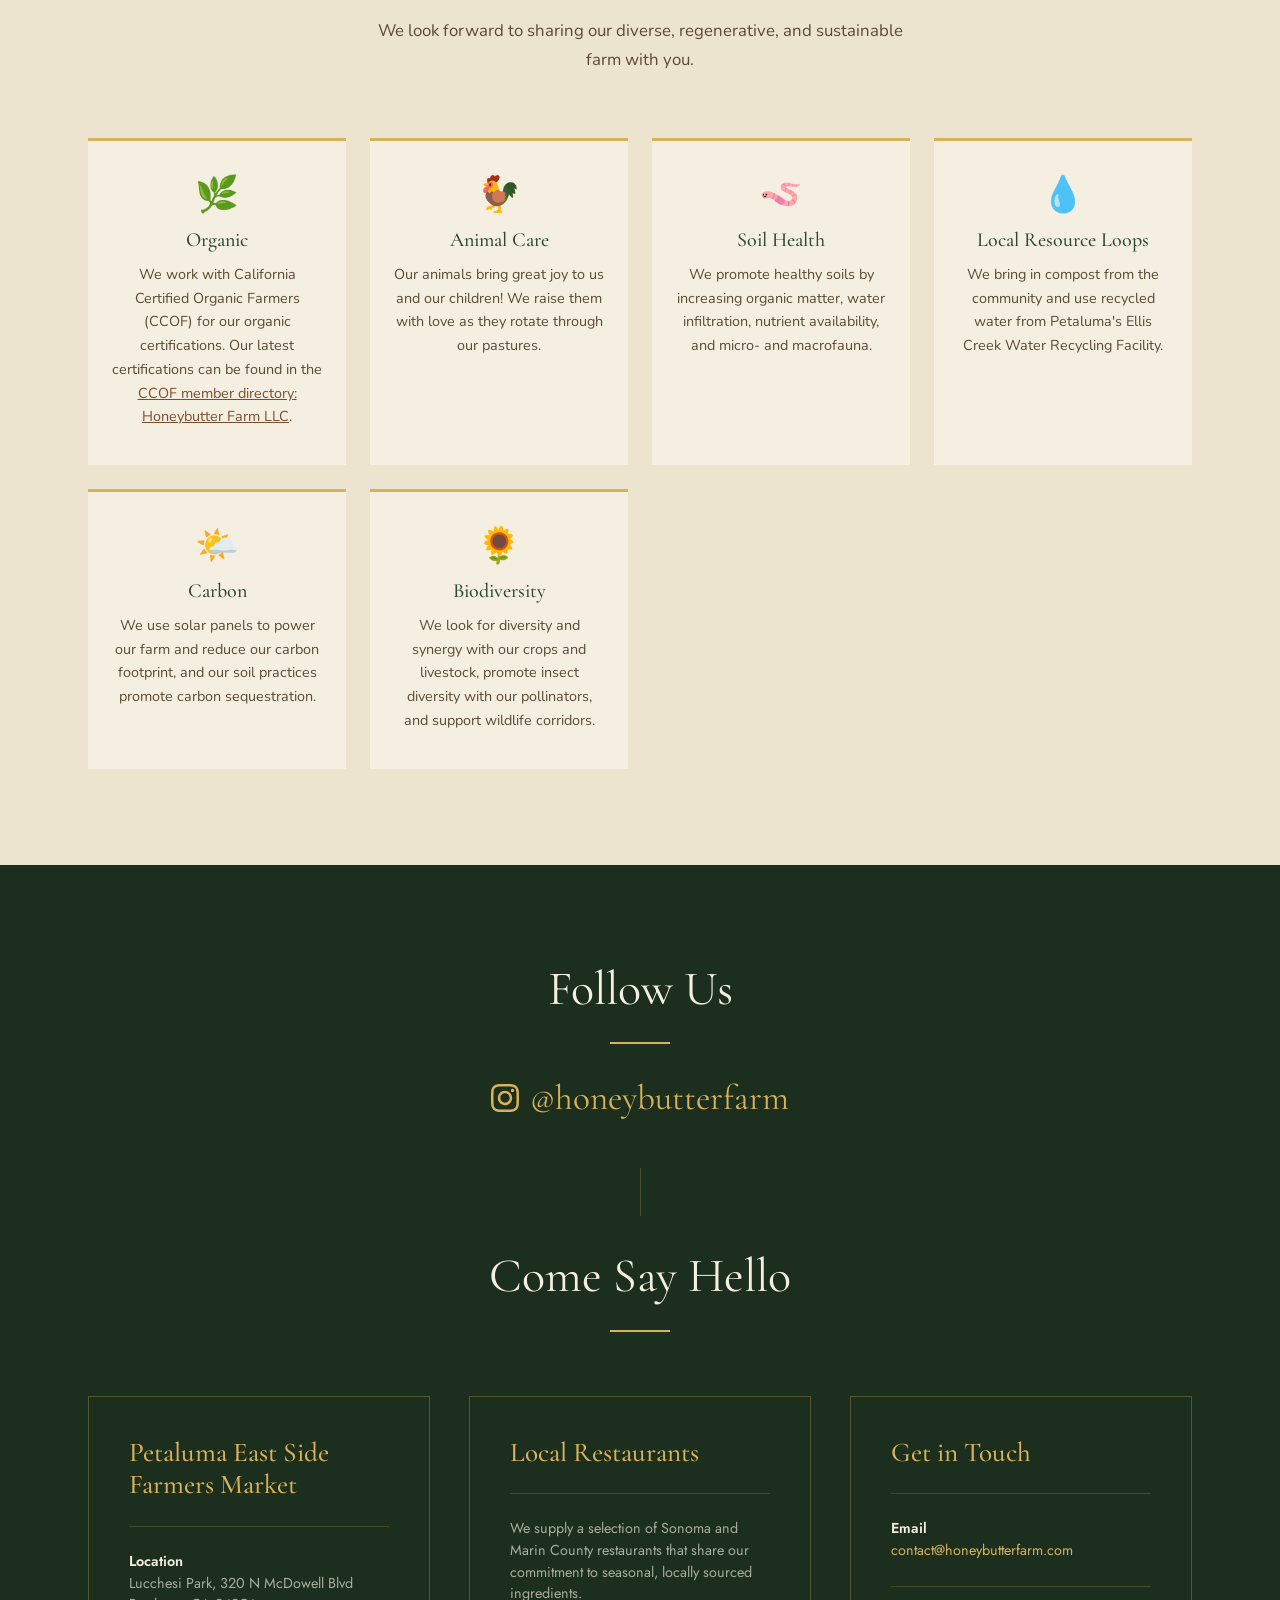
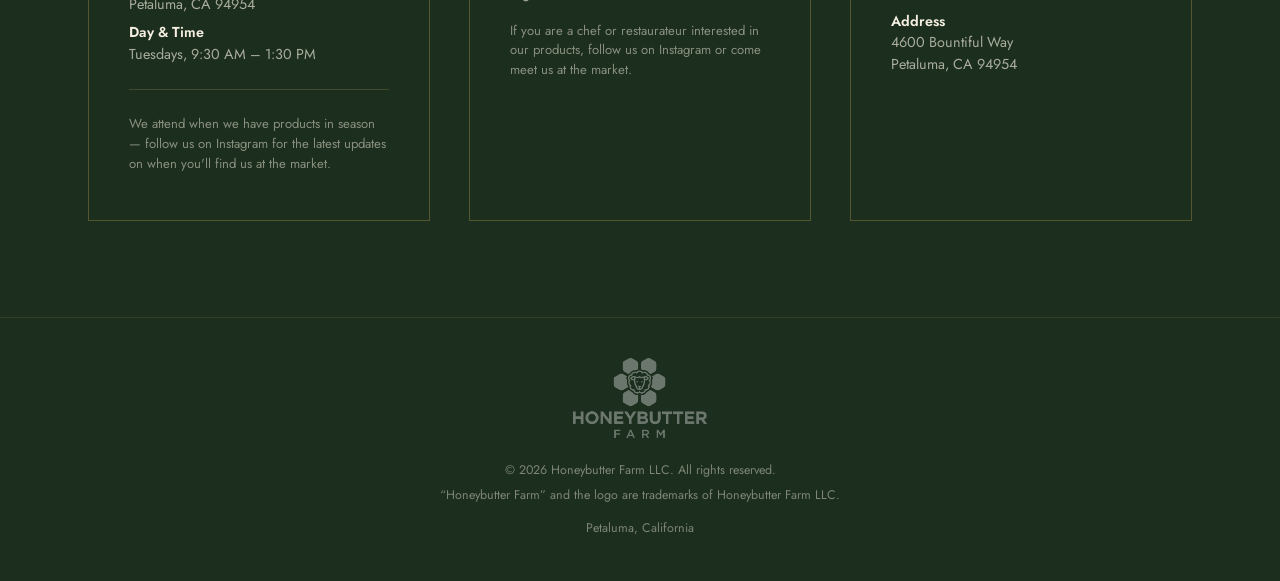
==== commit 3ba85da4: "made brittanys edits" ====
--- a/index.html
+++ b/index.html
@@ -91,7 +91,7 @@
           <h2>Restoring the Farm and Sharing the Experience</h2>
           <div class="gold-rule"></div>
           <p>
-            In 2025, we purchased a 100-acre farm in Petaluma, California. Many years had passed since the previous owners, who developed the farm in the 1980s, could care for it. We could still see remnants of their vision in the old barn, glass greenhouse, fruit orchard, and relics from the organic market garden. We decided to restore the farm, so that our family and farm team could share healthy food and beautiful experiences with the community.
+            In 2025, we purchased a 100-acre farm in Petaluma, California. Many years had passed since the previous owners, who developed the farm in the 1980s, could care for it. We could still see remnants of their vision in the old barn, glass greenhouse, fruit orchard, and relics from the organic market garden. We are restoring the farm so that our family and farm team can share healthy food and beautiful experiences with the community.
           </p>
         </div>
 
@@ -175,7 +175,13 @@
         <div class="practice-item">
           <div class="practice-item__icon">🌿</div>
           <h3>Organic</h3>
-          <p>We work with California Certified Organic Farmers (CCOF) for our organic certifications. Our latest certifications can be found in the <a href="https://www.ccof.org/directory-member/honeybutter-farm-llc/" target="_blank" rel="noopener noreferrer" style="color:var(--earth);text-decoration:underline;">CCOF member directory</a>.</p>
+          <p>We work with California Certified Organic Farmers (CCOF) for our organic certifications. Our latest certifications can be found in the <a href="https://www.ccof.org/directory-member/honeybutter-farm-llc/" target="_blank" rel="noopener noreferrer" style="color:var(--earth);text-decoration:underline;">CCOF member directory: Honeybutter Farm LLC</a>.</p>
+        </div>
+
+        <div class="practice-item">
+          <div class="practice-item__icon">🐓</div>
+          <h3>Animal Care</h3>
+          <p>Our animals bring great joy to us and our children! We raise them with love as they rotate through our pastures.</p>
         </div>
 
         <div class="practice-item">
@@ -200,12 +206,6 @@
           <div class="practice-item__icon">🌻</div>
           <h3>Biodiversity</h3>
           <p>We look for diversity and synergy with our crops and livestock, promote insect diversity with our pollinators, and support wildlife corridors.</p>
-        </div>
-
-        <div class="practice-item">
-          <div class="practice-item__icon">🐓</div>
-          <h3>Animal Care</h3>
-          <p>Our animals bring great joy to us and our children. We raise them with love in our pastures.</p>
         </div>
 
       </div>
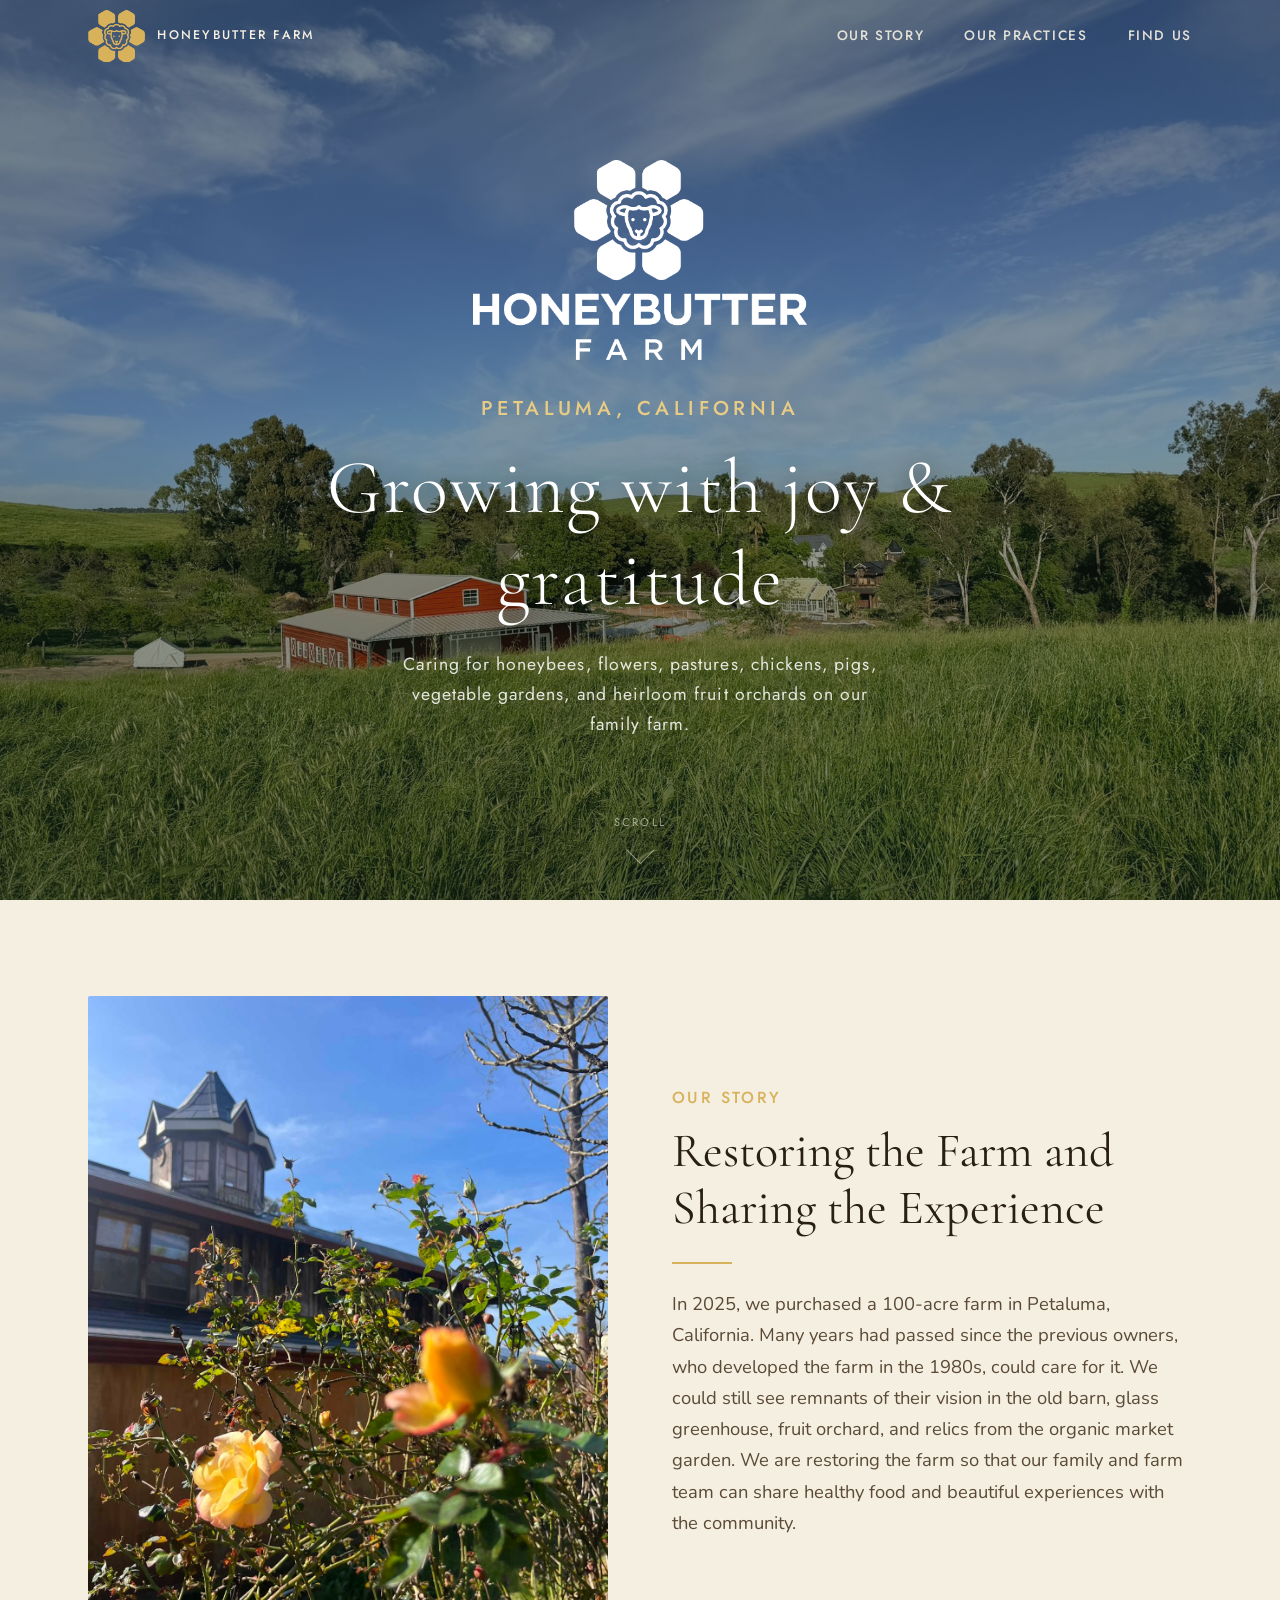
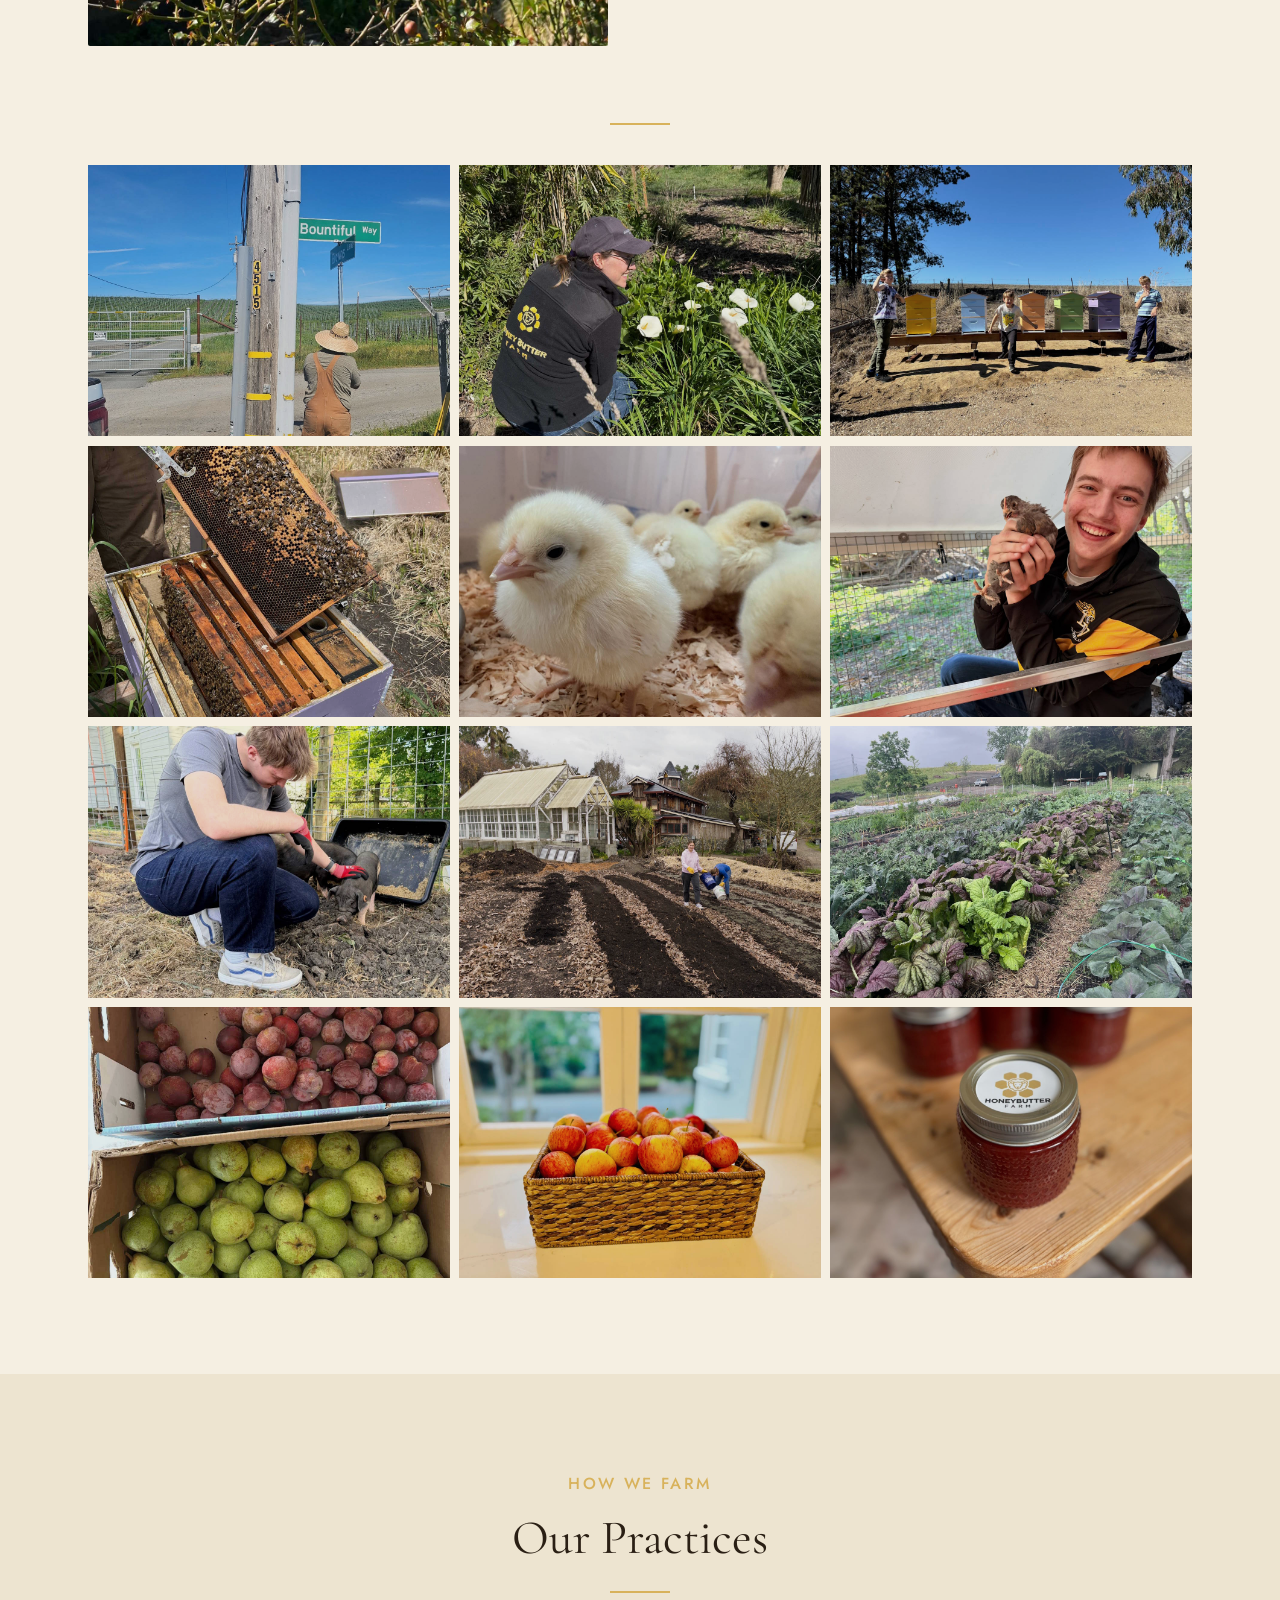
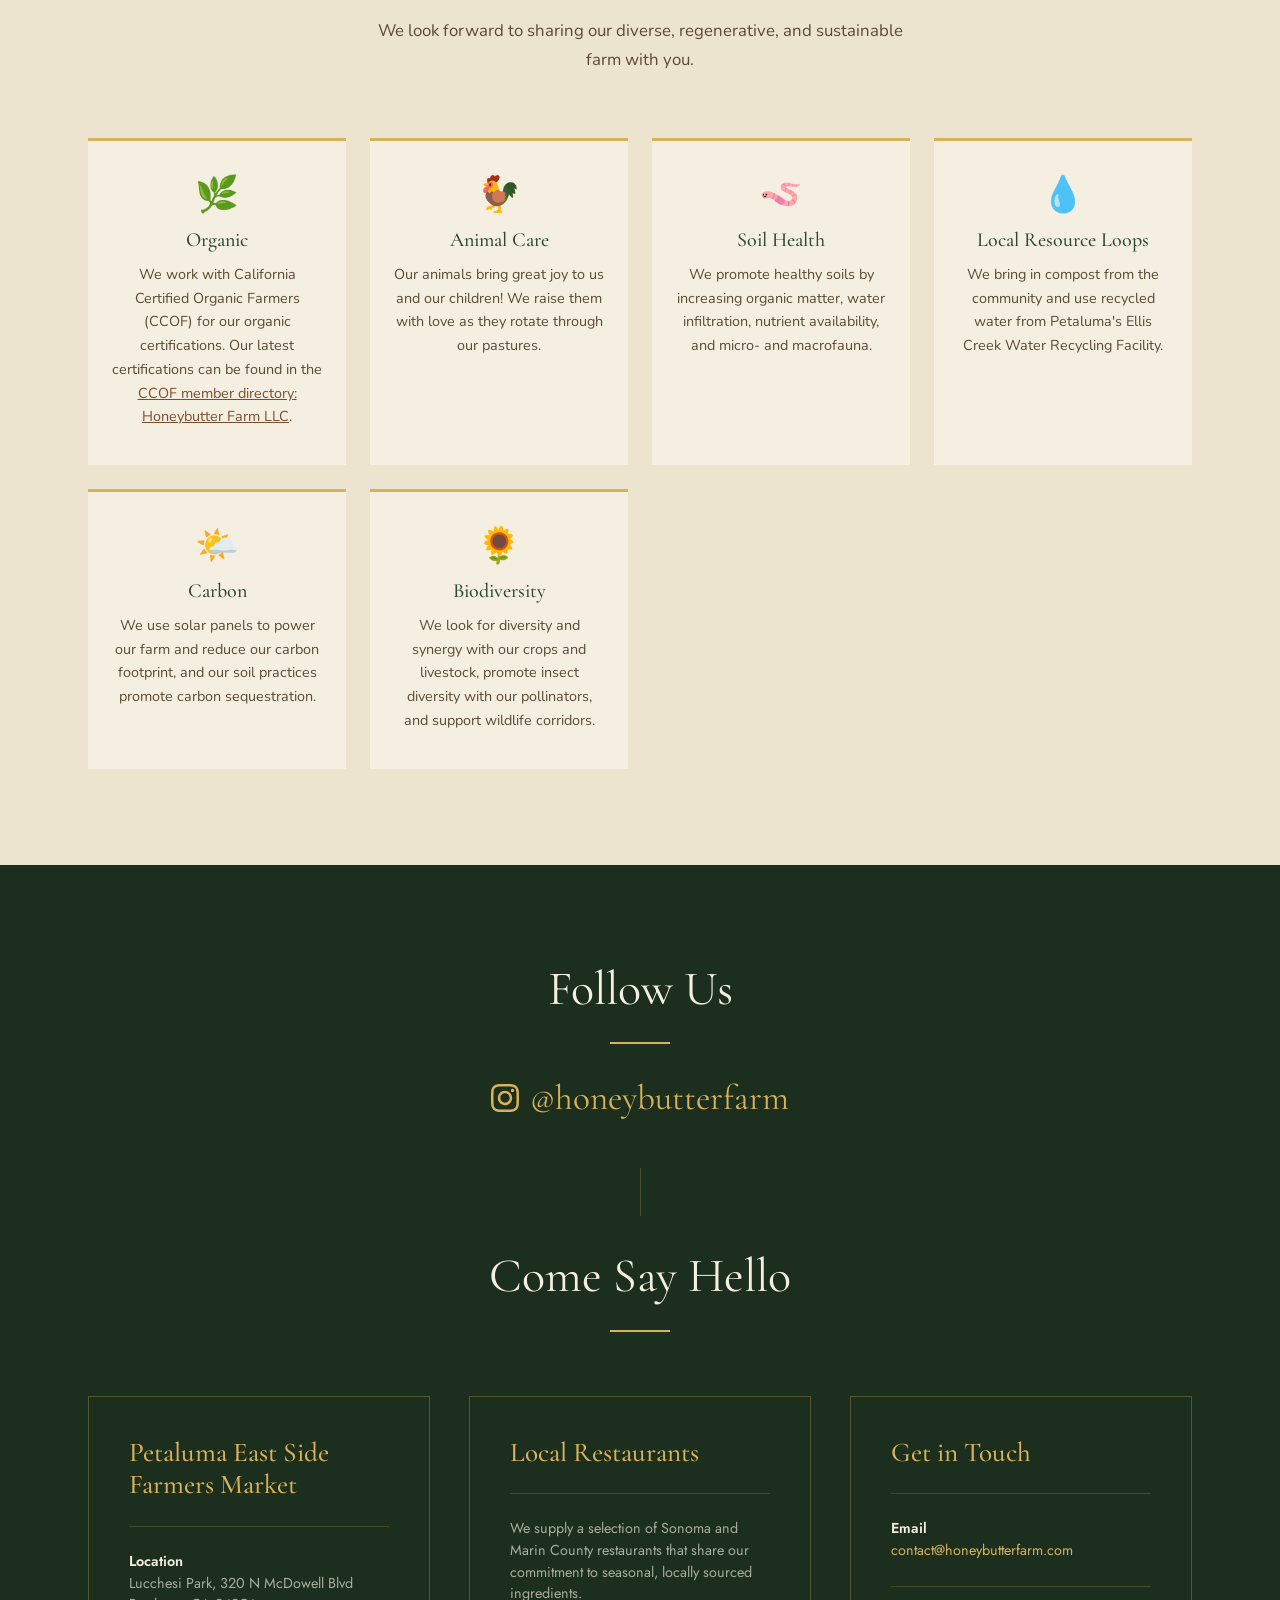
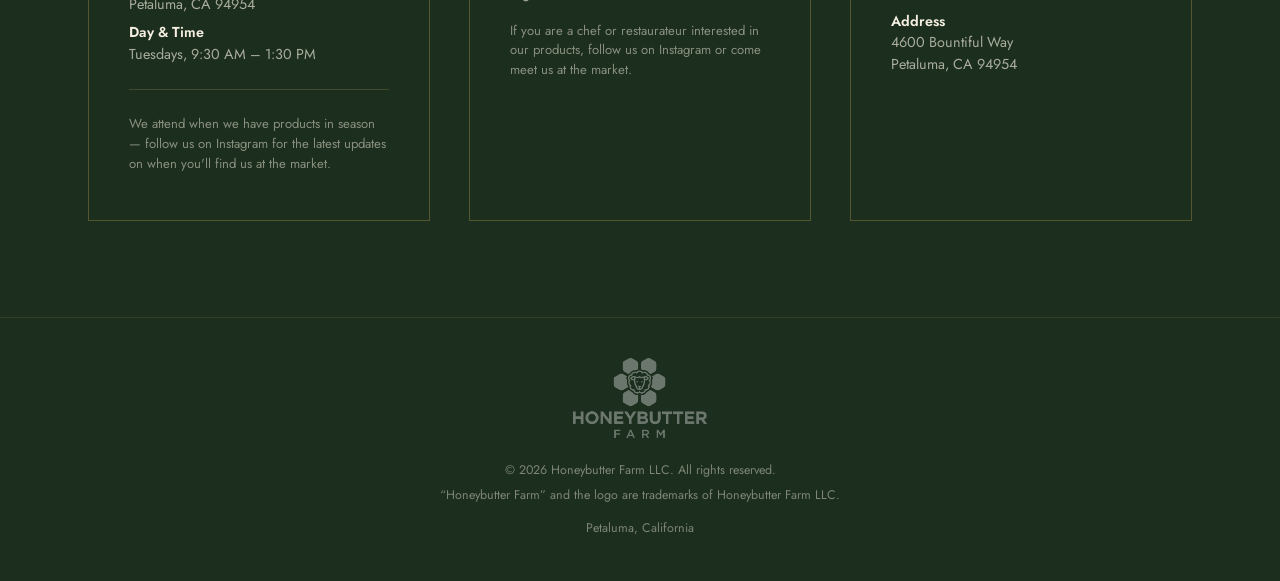
==== commit 0855214f: "editing title line" ====
--- a/index.html
+++ b/index.html
@@ -3,8 +3,67 @@
 <head>
   <meta charset="UTF-8" />
   <meta name="viewport" content="width=device-width, initial-scale=1.0" />
-  <meta name="description" content="Honeybutter Farm is a certified organic, diversified farm in Petaluma, California, raising the finest honey, eggs, pork, vegetables, and heirloom fruits with care for the land." />
-  <title>Honeybutter Farm — Petaluma, California</title>
+  <meta name="description" content="Honeybutter Farm is a certified organic, regenerative farm in Petaluma, California. We care for honeybees, pasture-raised chickens (Black Copper Marans and Bresse), Meishan pigs, a market garden, and heirloom fruit orchards including quince, plums, apricots, and Asian pears." />
+  <title>Honeybutter Farm | Certified Organic Farm in Petaluma, California</title>
+  <link rel="canonical" href="https://www.honeybutterfarm.com/" />
+  <link rel="icon" type="image/png" href="honeybutterfarm_logo_icon.png" />
+  <link rel="apple-touch-icon" href="honeybutterfarm_logo_icon.png" />
+
+  <!-- Open Graph / Social -->
+  <meta property="og:type" content="website" />
+  <meta property="og:url" content="https://www.honeybutterfarm.com/" />
+  <meta property="og:site_name" content="Honeybutter Farm" />
+  <meta property="og:title" content="Honeybutter Farm | Certified Organic Farm in Petaluma, California" />
+  <meta property="og:description" content="Honeybutter Farm is a certified organic, regenerative farm in Petaluma, California. We care for honeybees, pasture-raised chickens (Black Copper Marans and Bresse), Meishan pigs, a market garden, and heirloom fruit orchards. Find us at the Petaluma East Side Farmers Market." />
+  <meta property="og:image" content="https://www.honeybutterfarm.com/assets/images/hero.jpg" />
+  <meta name="twitter:card" content="summary_large_image" />
+  <meta name="twitter:title" content="Honeybutter Farm | Certified Organic Farm in Petaluma, California" />
+  <meta name="twitter:description" content="Honeybutter Farm is a certified organic, regenerative farm in Petaluma, California. We care for honeybees, pasture-raised chickens (Black Copper Marans and Bresse), Meishan pigs, a market garden, and heirloom fruit orchards. Find us at the Petaluma East Side Farmers Market." />
+  <meta name="twitter:image" content="https://www.honeybutterfarm.com/assets/images/hero.jpg" />
+
+  <!-- Structured Data -->
+  <script type="application/ld+json">
+  {
+    "@context": "https://schema.org",
+    "@type": "LocalBusiness",
+    "name": "Honeybutter Farm",
+    "description": "Certified organic, regenerative diversified farm in Petaluma, California raising honeybees, pasture-raised eggs from Black Copper Marans and Bresse chickens, Meishan pigs, vegetables, herbs, and heirloom fruits including quince, plums, apricots, and Asian pears.",
+    "url": "https://www.honeybutterfarm.com",
+    "logo": "https://www.honeybutterfarm.com/honeybutterfarm_logo.png",
+    "image": "https://www.honeybutterfarm.com/assets/images/hero.jpg",
+    "address": {
+      "@type": "PostalAddress",
+      "streetAddress": "4600 Bountiful Way",
+      "addressLocality": "Petaluma",
+      "addressRegion": "CA",
+      "postalCode": "94954",
+      "addressCountry": "US"
+    },
+    "geo": {
+      "@type": "GeoCoordinates",
+      "addressLocality": "Petaluma",
+      "addressRegion": "California"
+    },
+    "email": "contact@honeybutterfarm.com",
+    "sameAs": [
+      "https://www.instagram.com/honeybutterfarm/"
+    ],
+    "hasCredential": {
+      "@type": "EducationalOccupationalCredential",
+      "name": "CCOF Organic Certification",
+      "url": "https://www.ccof.org/directory-member/honeybutter-farm-llc/"
+    },
+    "knowsAbout": [
+      "Organic farming",
+      "Regenerative agriculture",
+      "Beekeeping",
+      "Pasture-raised eggs",
+      "Heritage breed pigs",
+      "Heirloom fruit orchards",
+      "Market gardening"
+    ]
+  }
+  </script>
 
   <!-- Fonts -->
   <link rel="preconnect" href="https://fonts.googleapis.com" />
@@ -57,7 +116,7 @@
         class="hero__logo"
       />
       <p class="hero__tagline">Petaluma, California</p>
-      <h1>Grown with joy and gratitude</h1>
+      <h1>Growing with joy &amp; gratitude</h1>
       <p class="hero__sub">Caring for honeybees, flowers, pastures, chickens, pigs, vegetable gardens, and heirloom fruit orchards on our family farm.</p>
     </div>
     <div class="hero__scroll" aria-hidden="true">
@@ -101,51 +160,51 @@
         <div class="gold-rule centered" style="margin-bottom:2.5rem;"></div>
         <div class="gallery__grid">
           <div class="gallery__item">
-            <img src="assets/images/gallery-01.jpg" alt="Honeybutter Farm" loading="lazy"
-                 onerror="this.parentElement.innerHTML='<div class=\'img-placeholder\'>Photo coming soon</div>'" />
-          </div>
-          <div class="gallery__item">
-            <img src="assets/images/gallery-02.jpg" alt="Honeybutter Farm" loading="lazy"
-                 onerror="this.parentElement.innerHTML='<div class=\'img-placeholder\'>Photo coming soon</div>'" />
-          </div>
-          <div class="gallery__item">
-            <img src="assets/images/gallery-03.jpg" alt="Honeybutter Farm" loading="lazy"
-                 onerror="this.parentElement.innerHTML='<div class=\'img-placeholder\'>Photo coming soon</div>'" />
-          </div>
-          <div class="gallery__item">
-            <img src="assets/images/gallery-04.jpg" alt="Honeybutter Farm" loading="lazy"
-                 onerror="this.parentElement.innerHTML='<div class=\'img-placeholder\'>Photo coming soon</div>'" />
-          </div>
-          <div class="gallery__item">
-            <img src="assets/images/gallery-05.jpg" alt="Honeybutter Farm" loading="lazy"
-                 onerror="this.parentElement.innerHTML='<div class=\'img-placeholder\'>Photo coming soon</div>'" />
-          </div>
-          <div class="gallery__item">
-            <img src="assets/images/gallery-06.jpg" alt="Honeybutter Farm" loading="lazy"
-                 onerror="this.parentElement.innerHTML='<div class=\'img-placeholder\'>Photo coming soon</div>'" />
-          </div>
-          <div class="gallery__item">
-            <img src="assets/images/gallery-07.jpg" alt="Honeybutter Farm" loading="lazy"
-                 onerror="this.parentElement.innerHTML='<div class=\'img-placeholder\'>Photo coming soon</div>'" />
-          </div>
-          <div class="gallery__item">
-            <img src="assets/images/gallery-08.jpg" alt="Honeybutter Farm" loading="lazy"
-                 onerror="this.parentElement.innerHTML='<div class=\'img-placeholder\'>Photo coming soon</div>'" />
-          </div>
-          <div class="gallery__item">
-            <img src="assets/images/gallery-09.jpg" alt="Honeybutter Farm" loading="lazy"
-                 onerror="this.parentElement.innerHTML='<div class=\'img-placeholder\'>Photo coming soon</div>'" />
-          </div>
-          <div class="gallery__item">
-            <img src="assets/images/gallery-10.jpg" alt="Honeybutter Farm" loading="lazy"
-                 onerror="this.parentElement.innerHTML='<div class=\'img-placeholder\'>Photo coming soon</div>'" />
-          </div>
-          <div class="gallery__item">
-            <img src="assets/images/gallery-11.jpg" alt="Honeybutter Farm" loading="lazy"
-                 onerror="this.parentElement.innerHTML='<div class=\'img-placeholder\'>Photo coming soon</div>'" />
-          </div>
-          <div class="gallery__item">
-            <img src="assets/images/gallery-12.jpg" alt="Honeybutter Farm" loading="lazy"
+            <img src="assets/images/gallery-01.jpg" alt="The entrance to Honeybutter Farm on Bountiful Way" loading="lazy"
+                 onerror="this.parentElement.innerHTML='<div class=\'img-placeholder\'>Photo coming soon</div>'" />
+          </div>
+          <div class="gallery__item">
+            <img src="assets/images/gallery-02.jpg" alt="Owner's favorite flowers, Calla Lilies, at Honeybutter Farm" loading="lazy"
+                 onerror="this.parentElement.innerHTML='<div class=\'img-placeholder\'>Photo coming soon</div>'" />
+          </div>
+          <div class="gallery__item">
+            <img src="assets/images/gallery-03.jpg" alt="Beehives painted by our children at Honeybutter Farm" loading="lazy"
+                 onerror="this.parentElement.innerHTML='<div class=\'img-placeholder\'>Photo coming soon</div>'" />
+          </div>
+          <div class="gallery__item">
+            <img src="assets/images/gallery-04.jpg" alt="The honeycomb of Honeybutter Farm" loading="lazy"
+                 onerror="this.parentElement.innerHTML='<div class=\'img-placeholder\'>Photo coming soon</div>'" />
+          </div>
+          <div class="gallery__item">
+            <img src="assets/images/gallery-05.jpg" alt="Honeybutter Farm's American Bresse chicks" loading="lazy"
+                 onerror="this.parentElement.innerHTML='<div class=\'img-placeholder\'>Photo coming soon</div>'" />
+          </div>
+          <div class="gallery__item">
+            <img src="assets/images/gallery-06.jpg" alt="Cuddling with a young Black Copper Maran at Honeybutter Farm" loading="lazy"
+                 onerror="this.parentElement.innerHTML='<div class=\'img-placeholder\'>Photo coming soon</div>'" />
+          </div>
+          <div class="gallery__item">
+            <img src="assets/images/gallery-07.jpg" alt="Welcoming Tina, a Meishan pig, to Honeybutter Farm" loading="lazy"
+                 onerror="this.parentElement.innerHTML='<div class=\'img-placeholder\'>Photo coming soon</div>'" />
+          </div>
+          <div class="gallery__item">
+            <img src="assets/images/gallery-08.jpg" alt="Bringing compost to the Honeybutter Farm market garden" loading="lazy"
+                 onerror="this.parentElement.innerHTML='<div class=\'img-placeholder\'>Photo coming soon</div>'" />
+          </div>
+          <div class="gallery__item">
+            <img src="assets/images/gallery-09.jpg" alt="Lettuce and veggies at the Honeybutter Farm market garden" loading="lazy"
+                 onerror="this.parentElement.innerHTML='<div class=\'img-placeholder\'>Photo coming soon</div>'" />
+          </div>
+          <div class="gallery__item">
+            <img src="assets/images/gallery-10.jpg" alt="Pears and plums from the Honeybutter Farm orchards" loading="lazy"
+                 onerror="this.parentElement.innerHTML='<div class=\'img-placeholder\'>Photo coming soon</div>'" />
+          </div>
+          <div class="gallery__item">
+            <img src="assets/images/gallery-11.jpg" alt="Apples from the Honeybutter Farm orchards" loading="lazy"
+                 onerror="this.parentElement.innerHTML='<div class=\'img-placeholder\'>Photo coming soon</div>'" />
+          </div>
+          <div class="gallery__item">
+            <img src="assets/images/gallery-12.jpg" alt="Quince jam from the Honeybutter Farm cottage kitchen" loading="lazy"
                  onerror="this.parentElement.innerHTML='<div class=\'img-placeholder\'>Photo coming soon</div>'" />
           </div>
         </div>
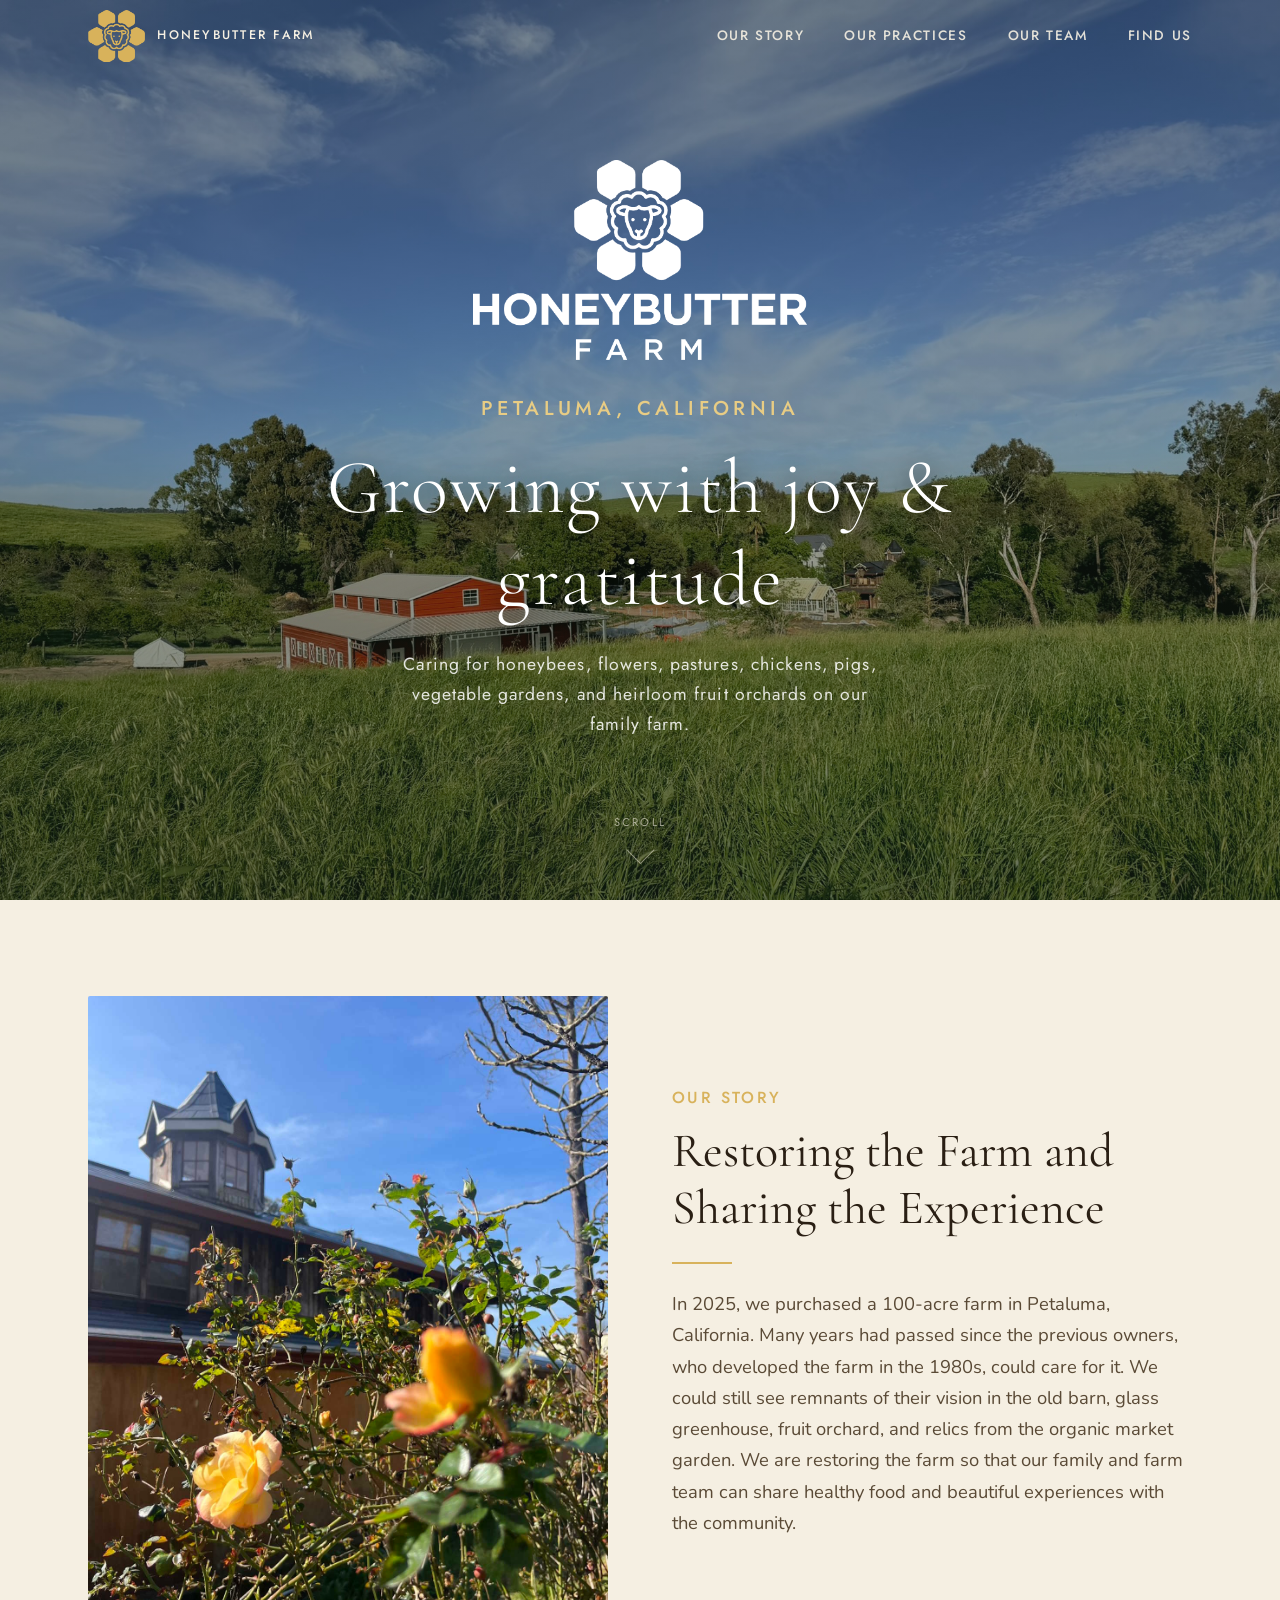
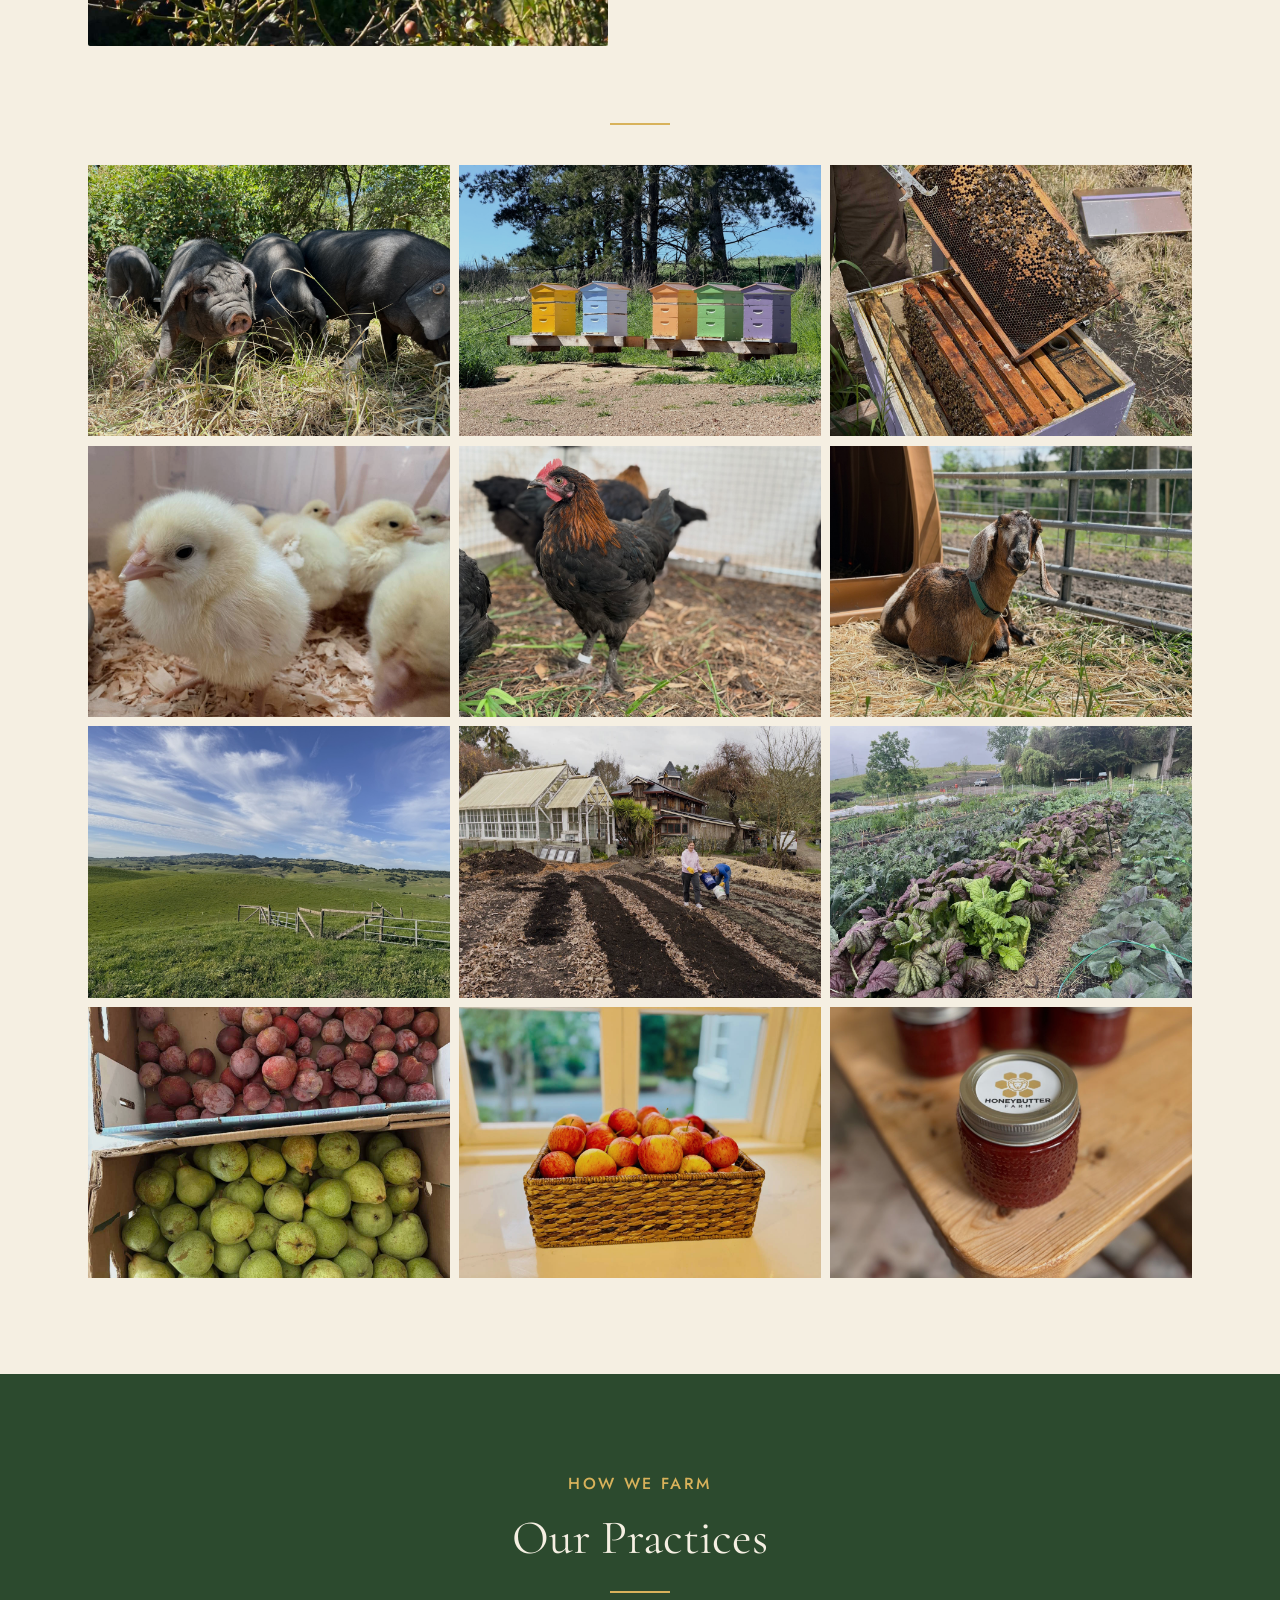
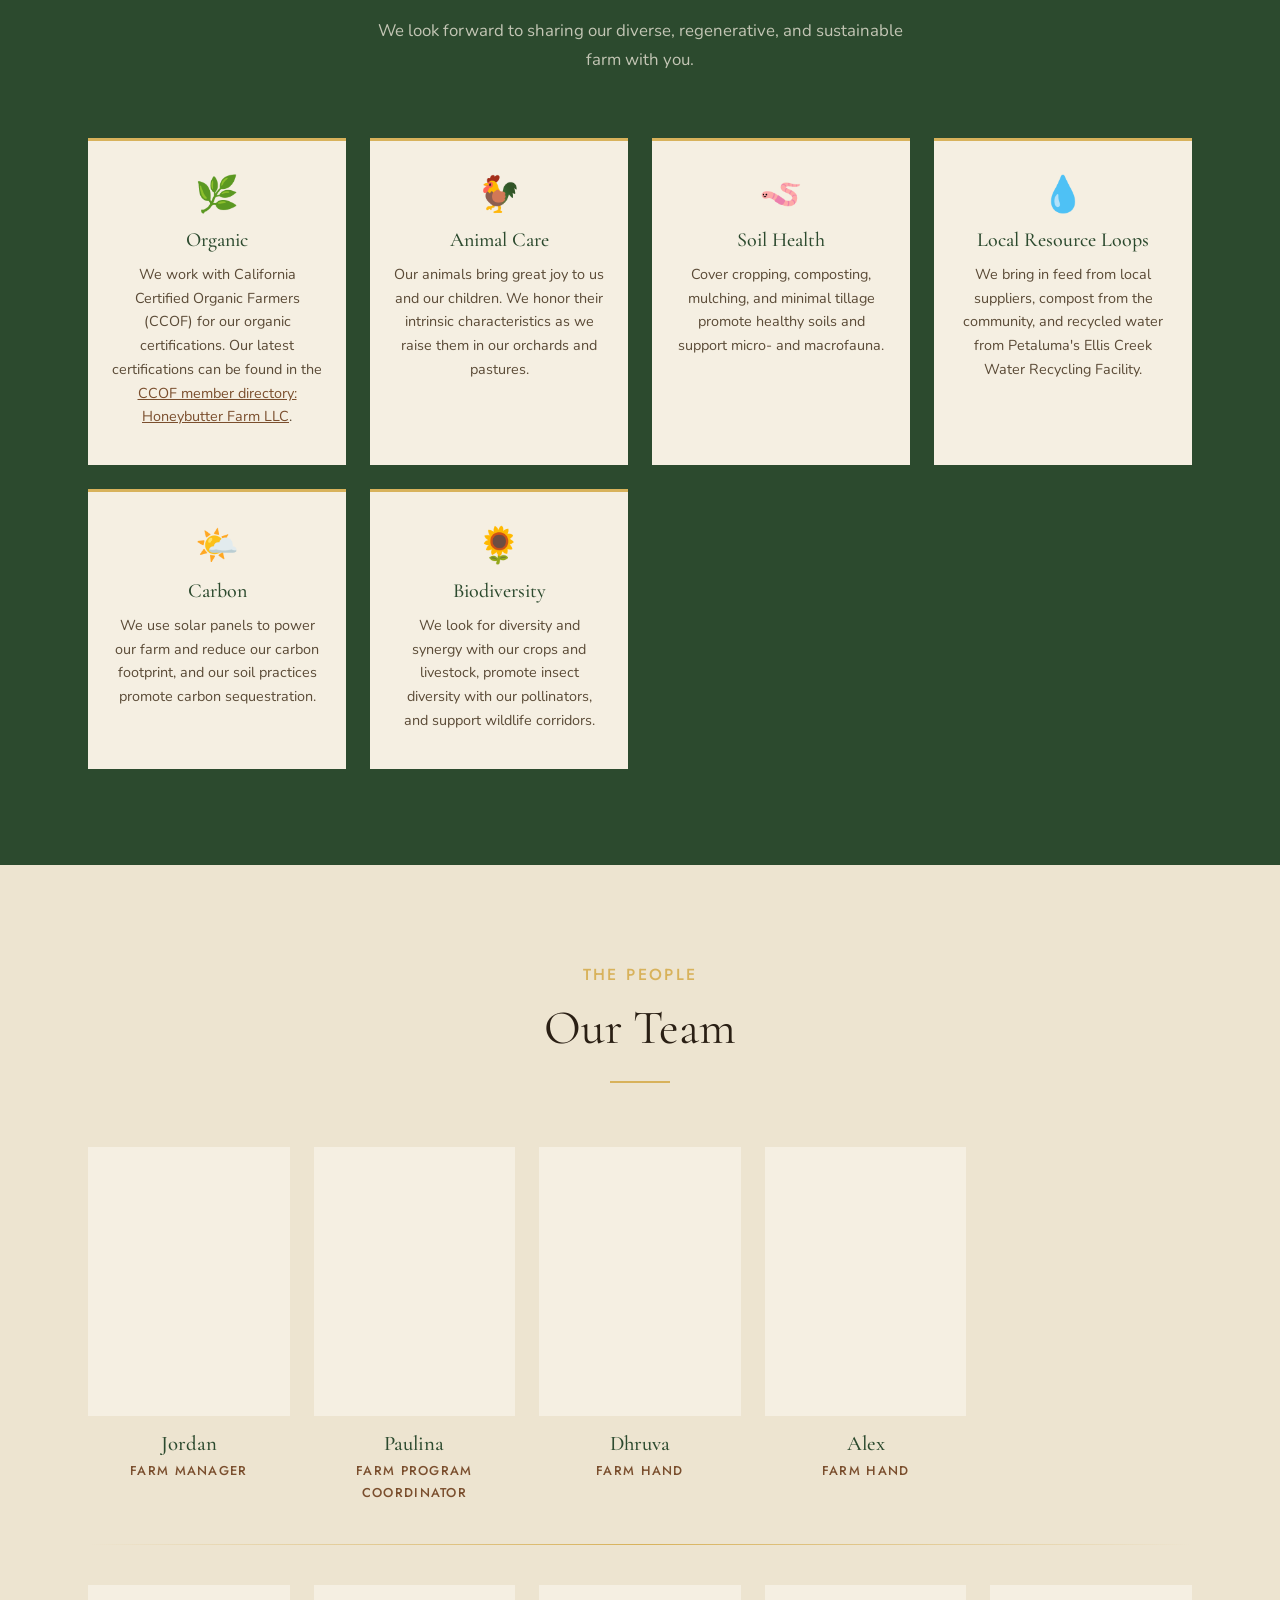
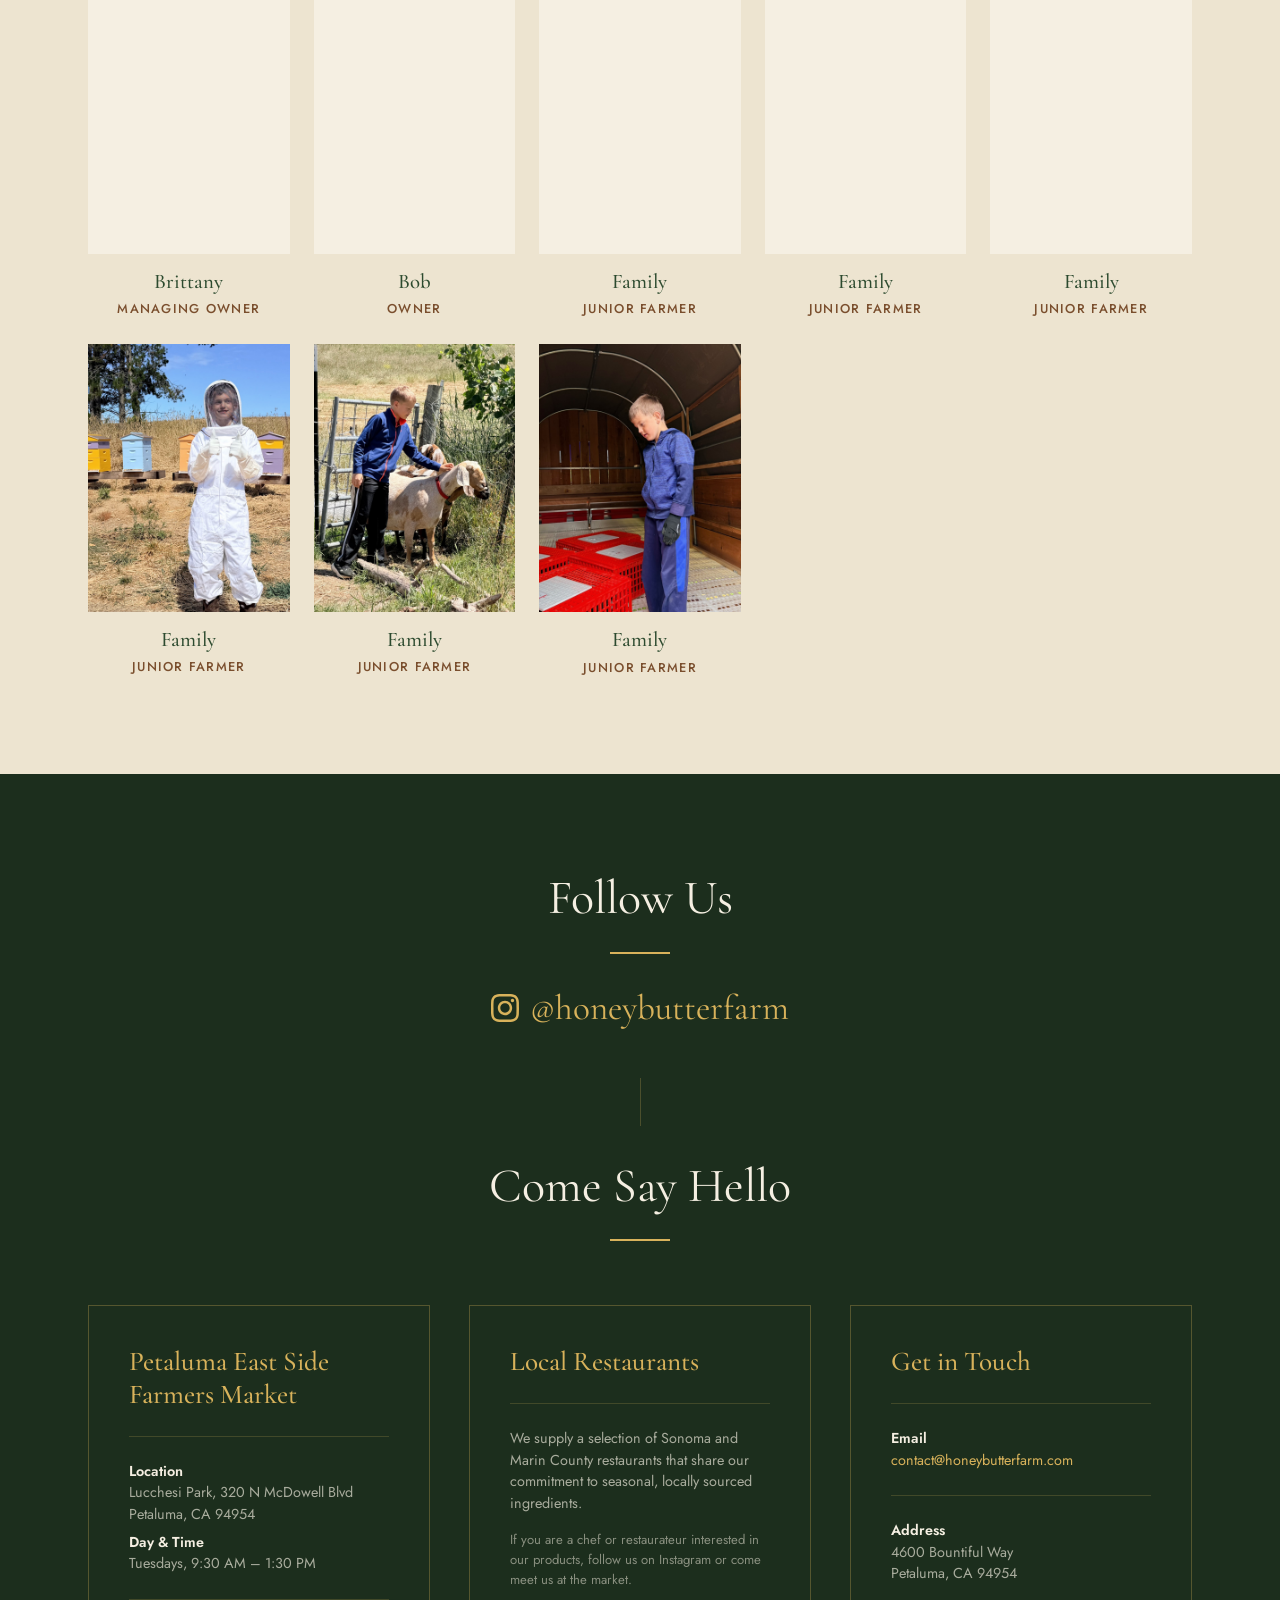
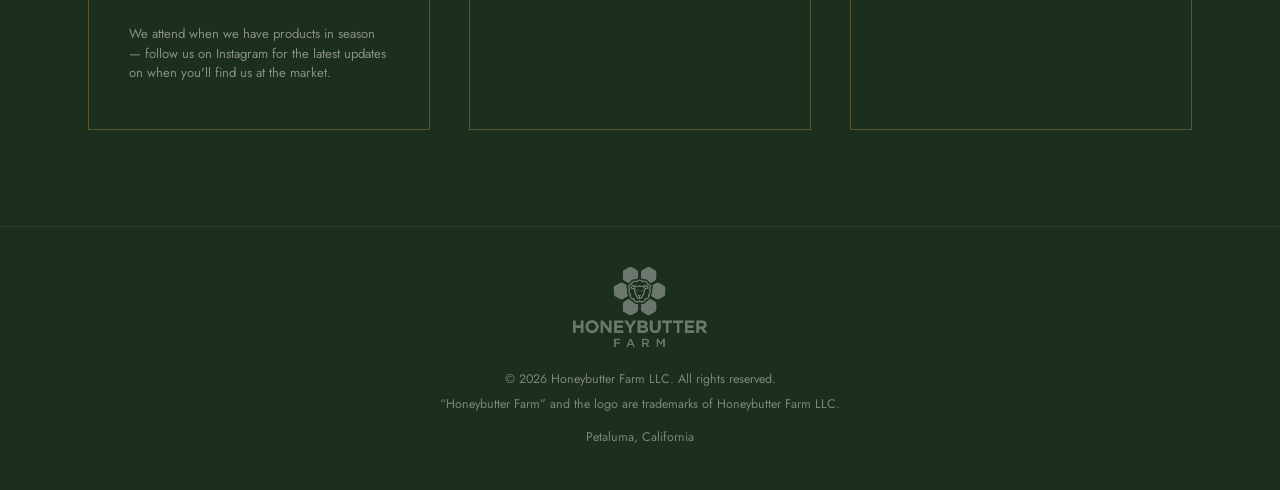
==== commit 6473f890: "paulinas suggestions" ====
--- a/index.html
+++ b/index.html
@@ -86,6 +86,7 @@
       <ul class="nav__links" role="list">
         <li><a href="#story">Our Story</a></li>
         <li><a href="#practices">Our Practices</a></li>
+        <li><a href="#team">Our Team</a></li>
         <li><a href="#find-us">Find Us</a></li>
       </ul>
       <button class="nav__hamburger" aria-label="Open menu" aria-expanded="false">
@@ -99,6 +100,7 @@
     <button class="nav__drawer-close" aria-label="Close menu">&times;</button>
     <a href="#story">Our Story</a>
     <a href="#practices">Our Practices</a>
+    <a href="#team">Our Team</a>
     <a href="#find-us">Find Us</a>
   </div>
 
@@ -217,14 +219,14 @@
   <!-- ============================================================
        OUR PRACTICES
        ============================================================ -->
-  <section class="practices section section--ivory-dark" id="practices">
+  <section class="practices section section--dark" id="practices">
     <div class="container">
 
       <div class="practices__header">
         <span class="section-label">How We Farm</span>
         <h2>Our Practices</h2>
         <div class="gold-rule centered"></div>
-        <p style="max-width:560px;margin-inline:auto;color:var(--text-mid);font-size:1.05rem;">
+        <p style="max-width:560px;margin-inline:auto;color:rgba(245,239,226,0.75);font-size:1.05rem;">
           We look forward to sharing our diverse, regenerative, and sustainable farm with you.
         </p>
       </div>
@@ -240,19 +242,19 @@
         <div class="practice-item">
           <div class="practice-item__icon">🐓</div>
           <h3>Animal Care</h3>
-          <p>Our animals bring great joy to us and our children! We raise them with love as they rotate through our pastures.</p>
+          <p>Our animals bring great joy to us and our children. We honor their intrinsic characteristics as we raise them in our orchards and pastures.</p>
         </div>
 
         <div class="practice-item">
           <div class="practice-item__icon">🪱</div>
           <h3>Soil Health</h3>
-          <p>We promote healthy soils by increasing organic matter, water infiltration, nutrient availability, and micro- and macrofauna.</p>
+          <p>Cover cropping, composting, mulching, and minimal tillage promote healthy soils and support micro- and macrofauna.</p>
         </div>
 
         <div class="practice-item">
           <div class="practice-item__icon">💧</div>
           <h3>Local Resource Loops</h3>
-          <p>We bring in compost from the community and use recycled water from Petaluma's Ellis Creek Water Recycling Facility.</p>
+          <p>We bring in feed from local suppliers, compost from the community, and recycled water from Petaluma's Ellis Creek Water Recycling Facility.</p>
         </div>
 
         <div class="practice-item">
@@ -265,6 +267,159 @@
           <div class="practice-item__icon">🌻</div>
           <h3>Biodiversity</h3>
           <p>We look for diversity and synergy with our crops and livestock, promote insect diversity with our pollinators, and support wildlife corridors.</p>
+        </div>
+
+      </div>
+    </div>
+  </section>
+
+
+  <!-- ============================================================
+       OUR TEAM
+       ============================================================ -->
+  <section class="team section section--dark" id="team">
+    <div class="container">
+
+      <div class="team__header">
+        <span class="section-label">The People</span>
+        <h2>Our Team</h2>
+        <div class="gold-rule centered"></div>
+      </div>
+
+      <div class="team__grid">
+
+        <div class="team-card">
+          <div class="team-card__image-wrap">
+            <img src="assets/images/team/jordan.jpg" alt="Jordan, Farm Manager at Honeybutter Farm" loading="lazy"
+                 onerror="this.parentElement.innerHTML='<div class=\'img-placeholder\'>Photo coming soon</div>'" />
+          </div>
+          <div class="team-card__body">
+            <h3>Jordan</h3>
+            <p>Farm Manager</p>
+          </div>
+        </div>
+
+        <div class="team-card">
+          <div class="team-card__image-wrap">
+            <img src="assets/images/team/paulina.jpg" alt="Paulina, Farm Program Coordinator at Honeybutter Farm" loading="lazy"
+                 onerror="this.parentElement.innerHTML='<div class=\'img-placeholder\'>Photo coming soon</div>'" />
+          </div>
+          <div class="team-card__body">
+            <h3>Paulina</h3>
+            <p>Farm Program Coordinator</p>
+          </div>
+        </div>
+
+        <div class="team-card">
+          <div class="team-card__image-wrap">
+            <img src="assets/images/team/dhruva.jpg" alt="Dhruva, Farm Hand at Honeybutter Farm" loading="lazy"
+                 onerror="this.parentElement.innerHTML='<div class=\'img-placeholder\'>Photo coming soon</div>'" />
+          </div>
+          <div class="team-card__body">
+            <h3>Dhruva</h3>
+            <p>Farm Hand</p>
+          </div>
+        </div>
+
+        <div class="team-card">
+          <div class="team-card__image-wrap">
+            <img src="assets/images/team/alex.jpg" alt="Alex, Farm Hand at Honeybutter Farm" loading="lazy"
+                 onerror="this.parentElement.innerHTML='<div class=\'img-placeholder\'>Photo coming soon</div>'" />
+          </div>
+          <div class="team-card__body">
+            <h3>Alex</h3>
+            <p>Farm Hand</p>
+          </div>
+        </div>
+
+        <div class="team__divider"></div>
+
+        <div class="team-card">
+          <div class="team-card__image-wrap">
+            <img src="assets/images/team/brittany.jpg" alt="Brittany, Managing Owner of Honeybutter Farm" loading="lazy"
+                 onerror="this.parentElement.innerHTML='<div class=\'img-placeholder\'>Photo coming soon</div>'" />
+          </div>
+          <div class="team-card__body">
+            <h3>Brittany</h3>
+            <p>Managing Owner</p>
+          </div>
+        </div>
+
+        <div class="team-card">
+          <div class="team-card__image-wrap">
+            <img src="assets/images/team/bob.jpg" alt="Bob, Owner of Honeybutter Farm" loading="lazy"
+                 onerror="this.parentElement.innerHTML='<div class=\'img-placeholder\'>Photo coming soon</div>'" />
+          </div>
+          <div class="team-card__body">
+            <h3>Bob</h3>
+            <p>Owner</p>
+          </div>
+        </div>
+
+        <div class="team-card">
+          <div class="team-card__image-wrap">
+            <img src="assets/images/team/kids1.jpg" alt="Junior farmer at Honeybutter Farm" loading="lazy"
+                 onerror="this.parentElement.innerHTML='<div class=\'img-placeholder\'>Photo coming soon</div>'" />
+          </div>
+          <div class="team-card__body">
+            <h3>Family</h3>
+            <p>Junior Farmer</p>
+          </div>
+        </div>
+
+        <div class="team-card">
+          <div class="team-card__image-wrap">
+            <img src="assets/images/team/kids2.jpg" alt="Junior farmer at Honeybutter Farm" loading="lazy"
+                 onerror="this.parentElement.innerHTML='<div class=\'img-placeholder\'>Photo coming soon</div>'" />
+          </div>
+          <div class="team-card__body">
+            <h3>Family</h3>
+            <p>Junior Farmer</p>
+          </div>
+        </div>
+
+        <div class="team-card">
+          <div class="team-card__image-wrap">
+            <img src="assets/images/team/kids3.jpg" alt="Junior farmer at Honeybutter Farm" loading="lazy"
+                 onerror="this.parentElement.innerHTML='<div class=\'img-placeholder\'>Photo coming soon</div>'" />
+          </div>
+          <div class="team-card__body">
+            <h3>Family</h3>
+            <p>Junior Farmer</p>
+          </div>
+        </div>
+
+        <div class="team-card">
+          <div class="team-card__image-wrap">
+            <img src="assets/images/team/kids4.jpg" alt="Junior farmer at Honeybutter Farm" loading="lazy"
+                 onerror="this.parentElement.innerHTML='<div class=\'img-placeholder\'>Photo coming soon</div>'" />
+          </div>
+          <div class="team-card__body">
+            <h3>Family</h3>
+            <p>Junior Farmer</p>
+          </div>
+        </div>
+
+        <div class="team-card">
+          <div class="team-card__image-wrap">
+            <img src="assets/images/team/kids5.jpg" alt="Junior farmer at Honeybutter Farm" loading="lazy"
+                 onerror="this.parentElement.innerHTML='<div class=\'img-placeholder\'>Photo coming soon</div>'" />
+          </div>
+          <div class="team-card__body">
+            <h3>Family</h3>
+            <p>Junior Farmer</p>
+          </div>
+        </div>
+
+        <div class="team-card">
+          <div class="team-card__image-wrap">
+            <img src="assets/images/team/kids6.jpg" alt="Junior farmer at Honeybutter Farm" loading="lazy"
+                 onerror="this.parentElement.innerHTML='<div class=\'img-placeholder\'>Photo coming soon</div>'" />
+          </div>
+          <div class="team-card__body">
+            <h3>Family</h3>
+            <p>Junior Farmer</p>
+          </div>
         </div>
 
       </div>
--- a/assets/css/style.css
+++ b/assets/css/style.css
@@ -499,10 +499,149 @@
 }
 
 /* ============================================================
+   WHAT WE RAISE & GROW
+   ============================================================ */
+.raises {
+  background-color: var(--green-dark);
+  color: var(--text-light);
+}
+
+.raises__header {
+  text-align: center;
+  margin-bottom: clamp(2.5rem, 5vw, 4rem);
+}
+.raises__header .gold-rule { margin-inline: auto; }
+
+.raises__grid {
+  display: grid;
+  grid-template-columns: repeat(auto-fill, minmax(220px, 1fr));
+  gap: 1.5rem;
+}
+
+.raise-card {
+  background: rgba(255,255,255,0.05);
+  border: 1px solid rgba(216,178,91,0.2);
+  overflow: hidden;
+  transition: transform 0.25s ease, border-color 0.25s ease;
+}
+.raise-card:hover {
+  transform: translateY(-4px);
+  border-color: rgba(216,178,91,0.7);
+}
+
+.raise-card__image-wrap {
+  width: 100%;
+  aspect-ratio: 1;
+  overflow: hidden;
+  background: var(--green-deep);
+}
+
+.raise-card__image-wrap img {
+  width: 100%;
+  height: 100%;
+  object-fit: cover;
+  filter: brightness(0.88) saturate(0.9);
+  transition: filter 0.35s ease, transform 0.35s ease;
+}
+.raise-card:hover .raise-card__image-wrap img {
+  filter: brightness(1) saturate(1.05);
+  transform: scale(1.04);
+}
+
+.raise-card__body {
+  padding: 1rem 1.25rem;
+  text-align: center;
+}
+
+.raise-card__body h3 {
+  font-size: 1.15rem;
+  color: var(--gold);
+  font-weight: 500;
+}
+
+@media (max-width: 480px) {
+  .raises__grid { grid-template-columns: 1fr 1fr; }
+}
+
+/* ============================================================
+   OUR TEAM
+   ============================================================ */
+.team {
+  background-color: var(--ivory-dark);
+  color: var(--text-dark);
+}
+
+.team__header {
+  text-align: center;
+  margin-bottom: clamp(2.5rem, 5vw, 4rem);
+}
+
+.team__grid {
+  display: grid;
+  grid-template-columns: repeat(auto-fill, minmax(180px, 1fr));
+  gap: 1.5rem;
+}
+
+.team-card {
+  text-align: center;
+}
+
+.team-card__image-wrap {
+  width: 100%;
+  aspect-ratio: 3/4;
+  overflow: hidden;
+  background: var(--ivory);
+  margin-bottom: 1rem;
+}
+
+.team-card__image-wrap img {
+  width: 100%;
+  height: 100%;
+  object-fit: cover;
+  object-position: top;
+  filter: saturate(0.9);
+  transition: filter 0.3s ease, transform 0.3s ease;
+}
+.team-card:hover .team-card__image-wrap img {
+  filter: saturate(1.05);
+  transform: scale(1.03);
+}
+
+.team-card__body h3 {
+  font-family: var(--font-display);
+  font-size: 1.3rem;
+  font-weight: 500;
+  color: var(--green-dark);
+  margin-bottom: 0.2rem;
+}
+
+.team-card__body p {
+  font-family: var(--font-ui);
+  font-size: 0.8rem;
+  font-weight: 500;
+  letter-spacing: 0.1em;
+  text-transform: uppercase;
+  color: var(--earth);
+}
+
+
+.team__divider {
+  grid-column: 1 / -1;
+  height: 1px;
+  background: linear-gradient(to right, transparent, var(--gold), transparent);
+  margin-block: 1rem;
+}
+
+@media (max-width: 480px) {
+  .team__grid { grid-template-columns: 1fr 1fr; }
+}
+
+/* ============================================================
    OUR PRACTICES
    ============================================================ */
 .practices {
-  background-color: var(--ivory-dark);
+  background-color: var(--green-dark);
+  color: var(--text-light);
 }
 
 .practices__header {
@@ -539,6 +678,10 @@
   font-size: 0.9rem;
   color: var(--text-mid);
   line-height: 1.65;
+}
+
+.practice-item p a {
+  color: var(--earth);
 }
 
 /* ============================================================
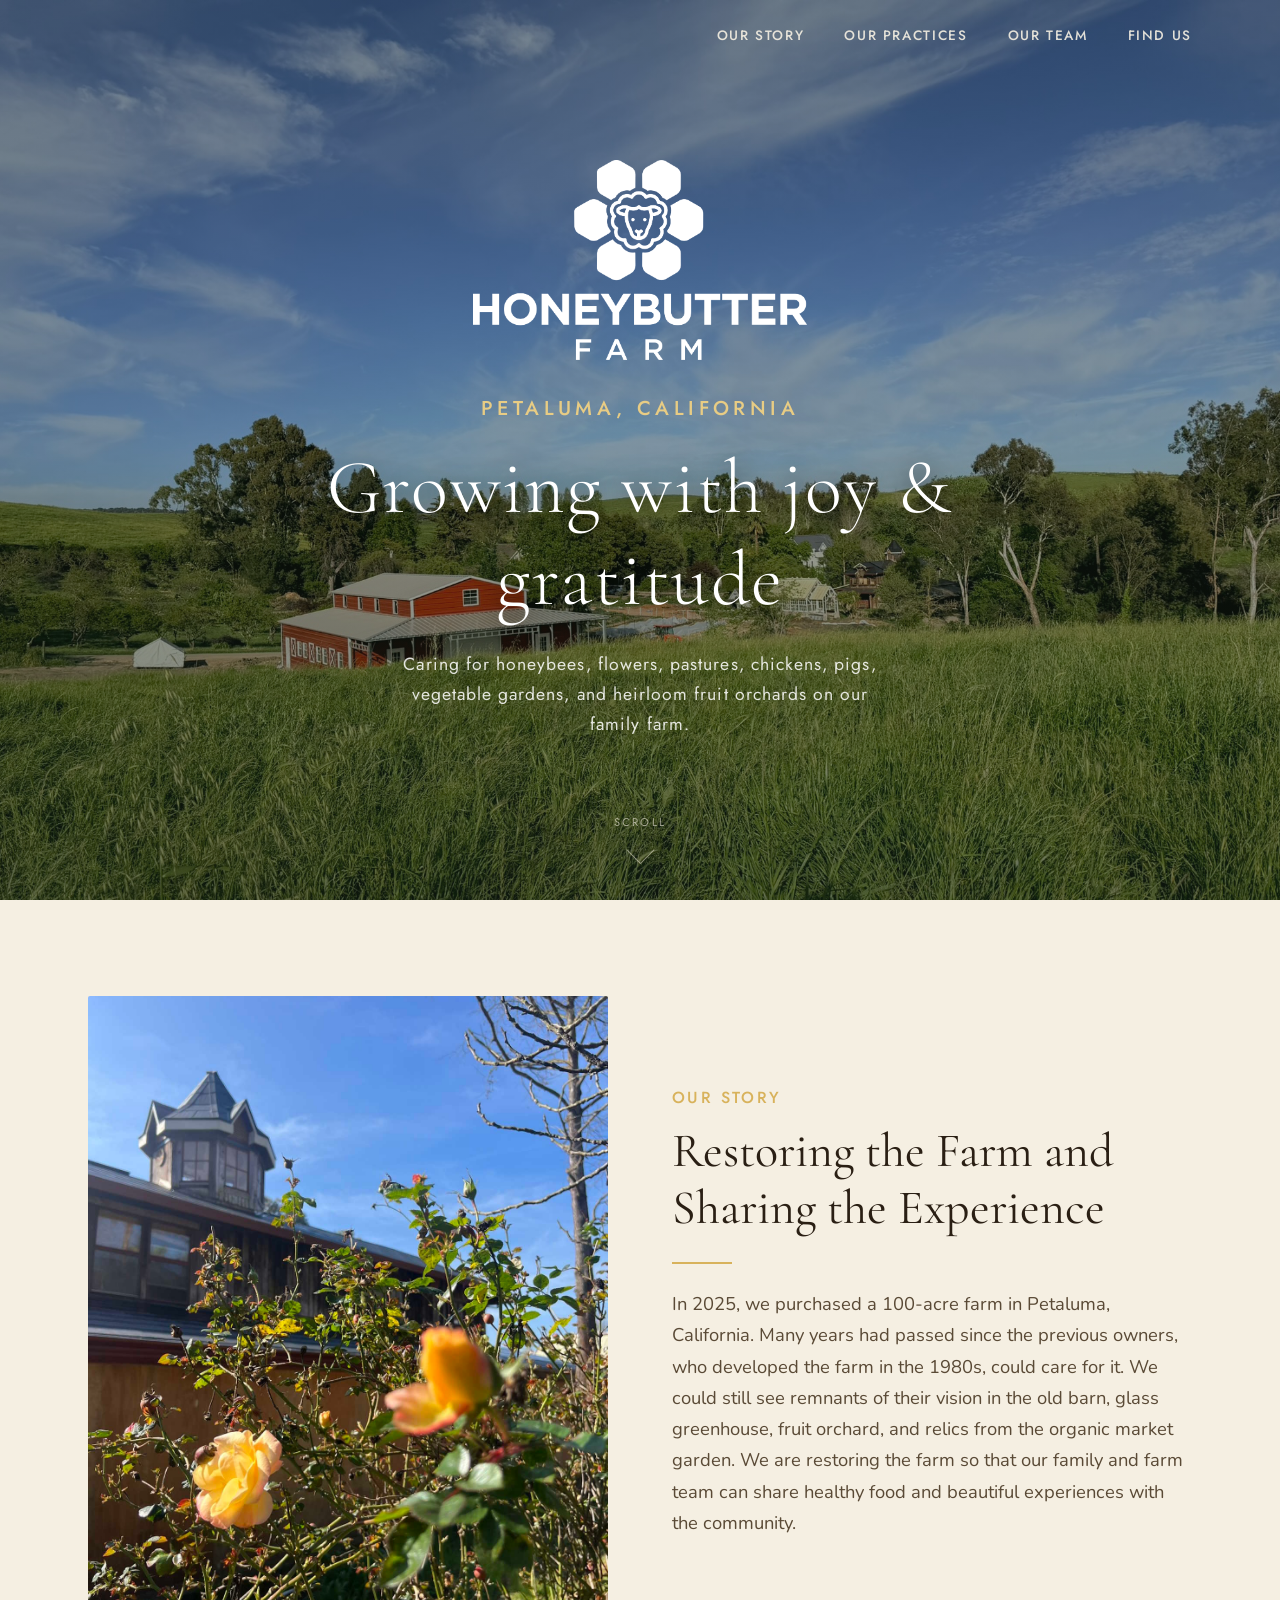
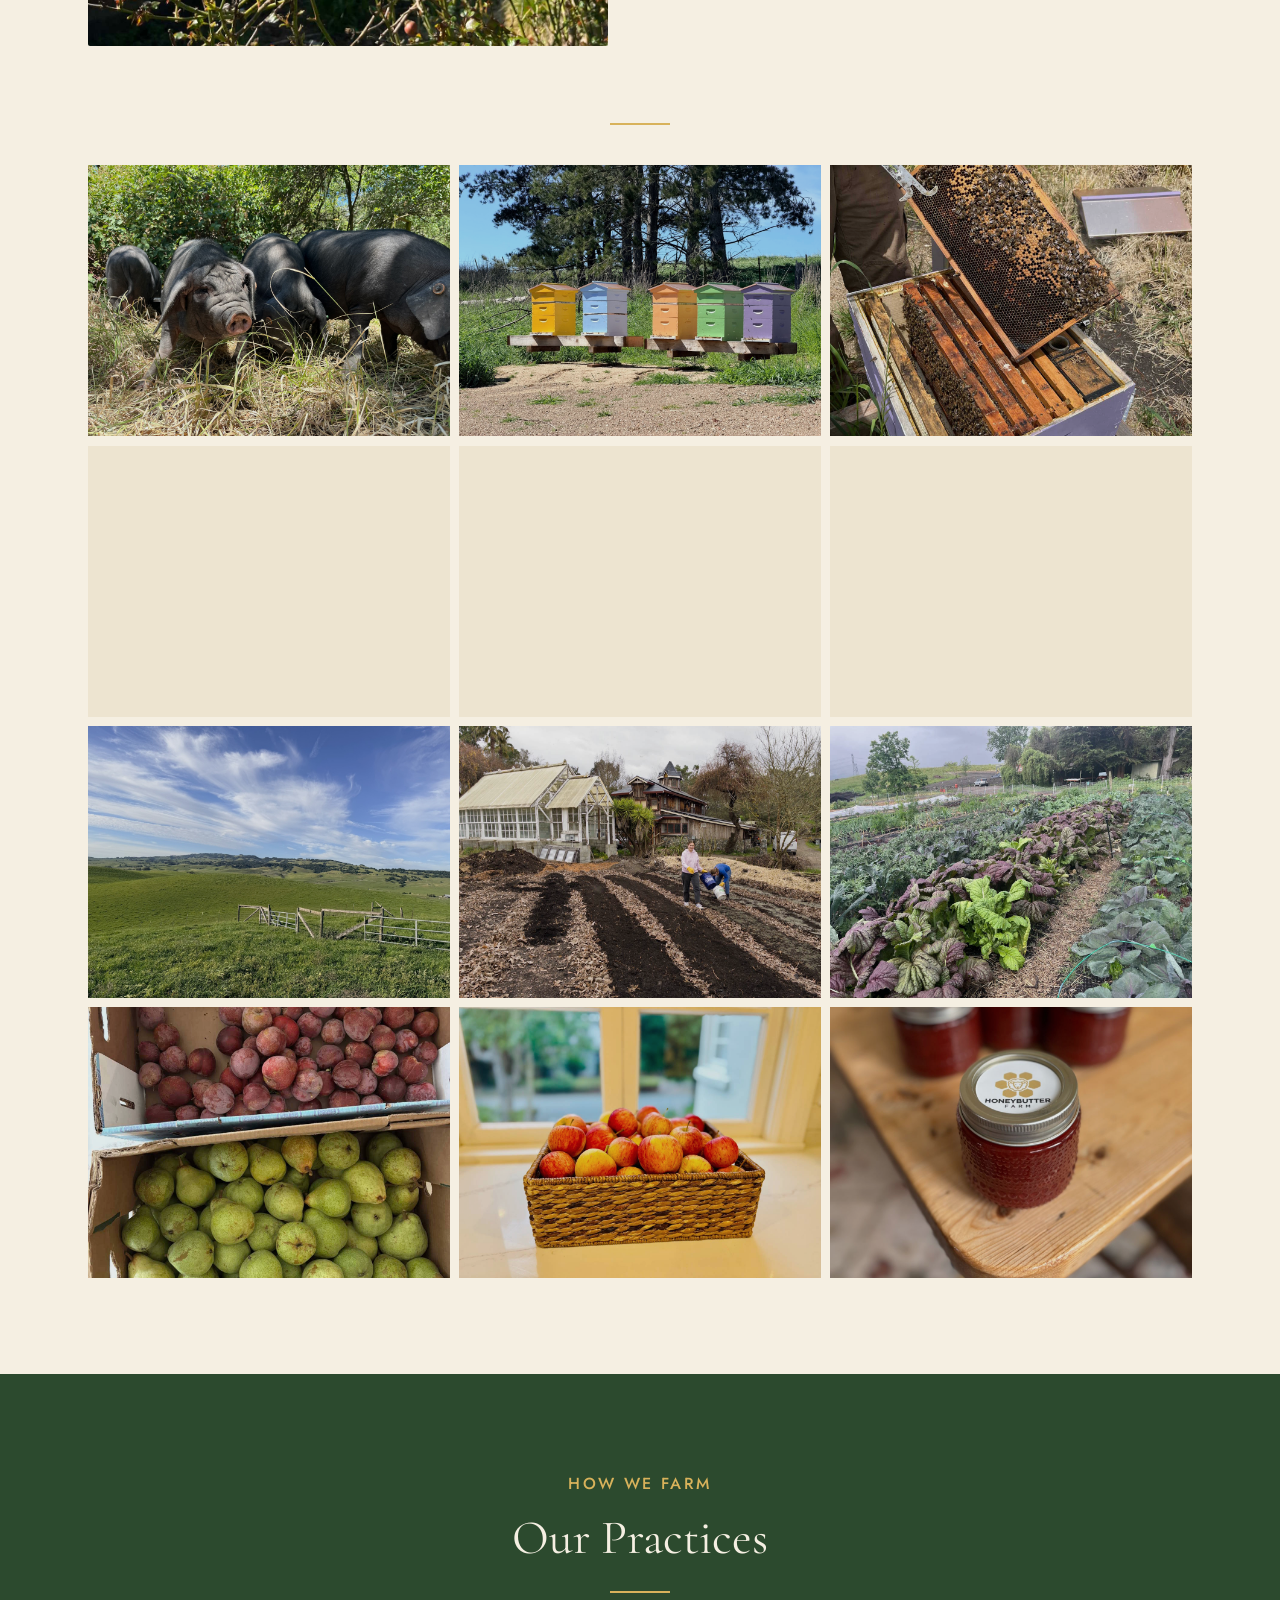
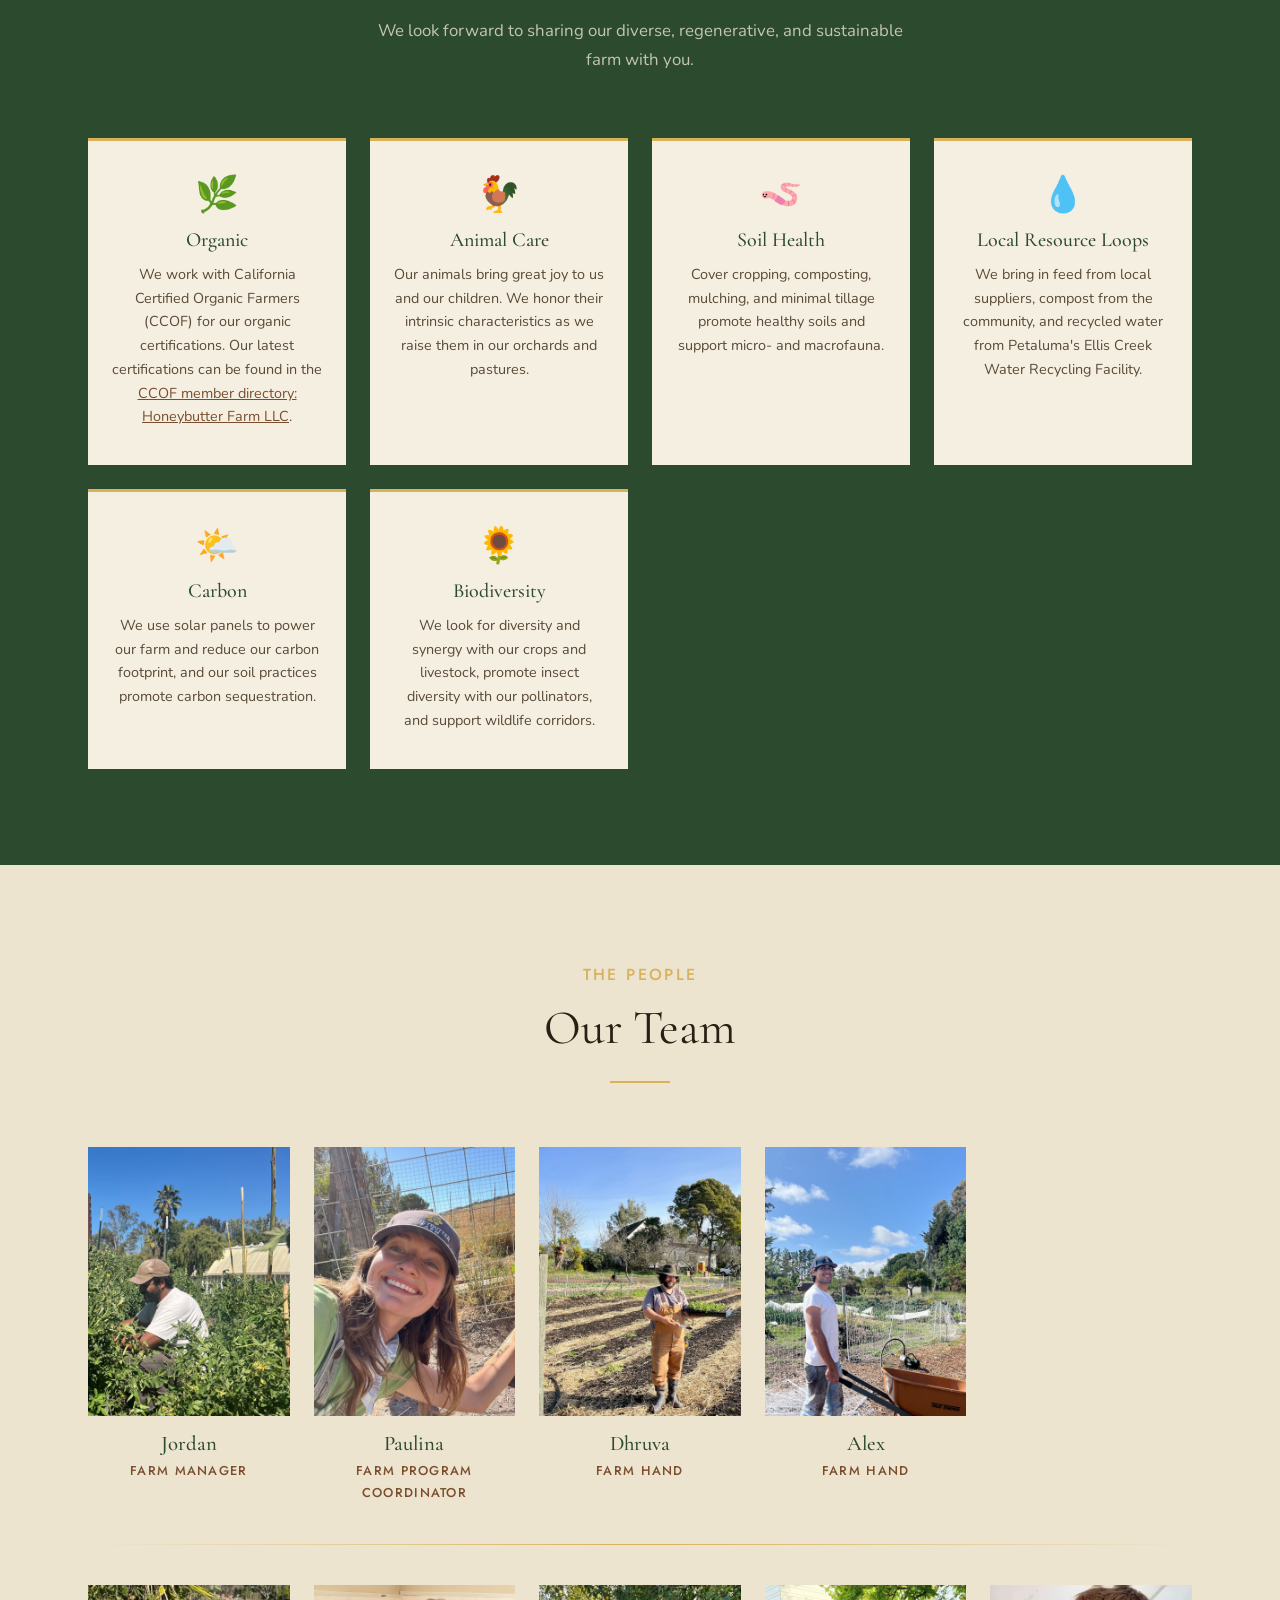
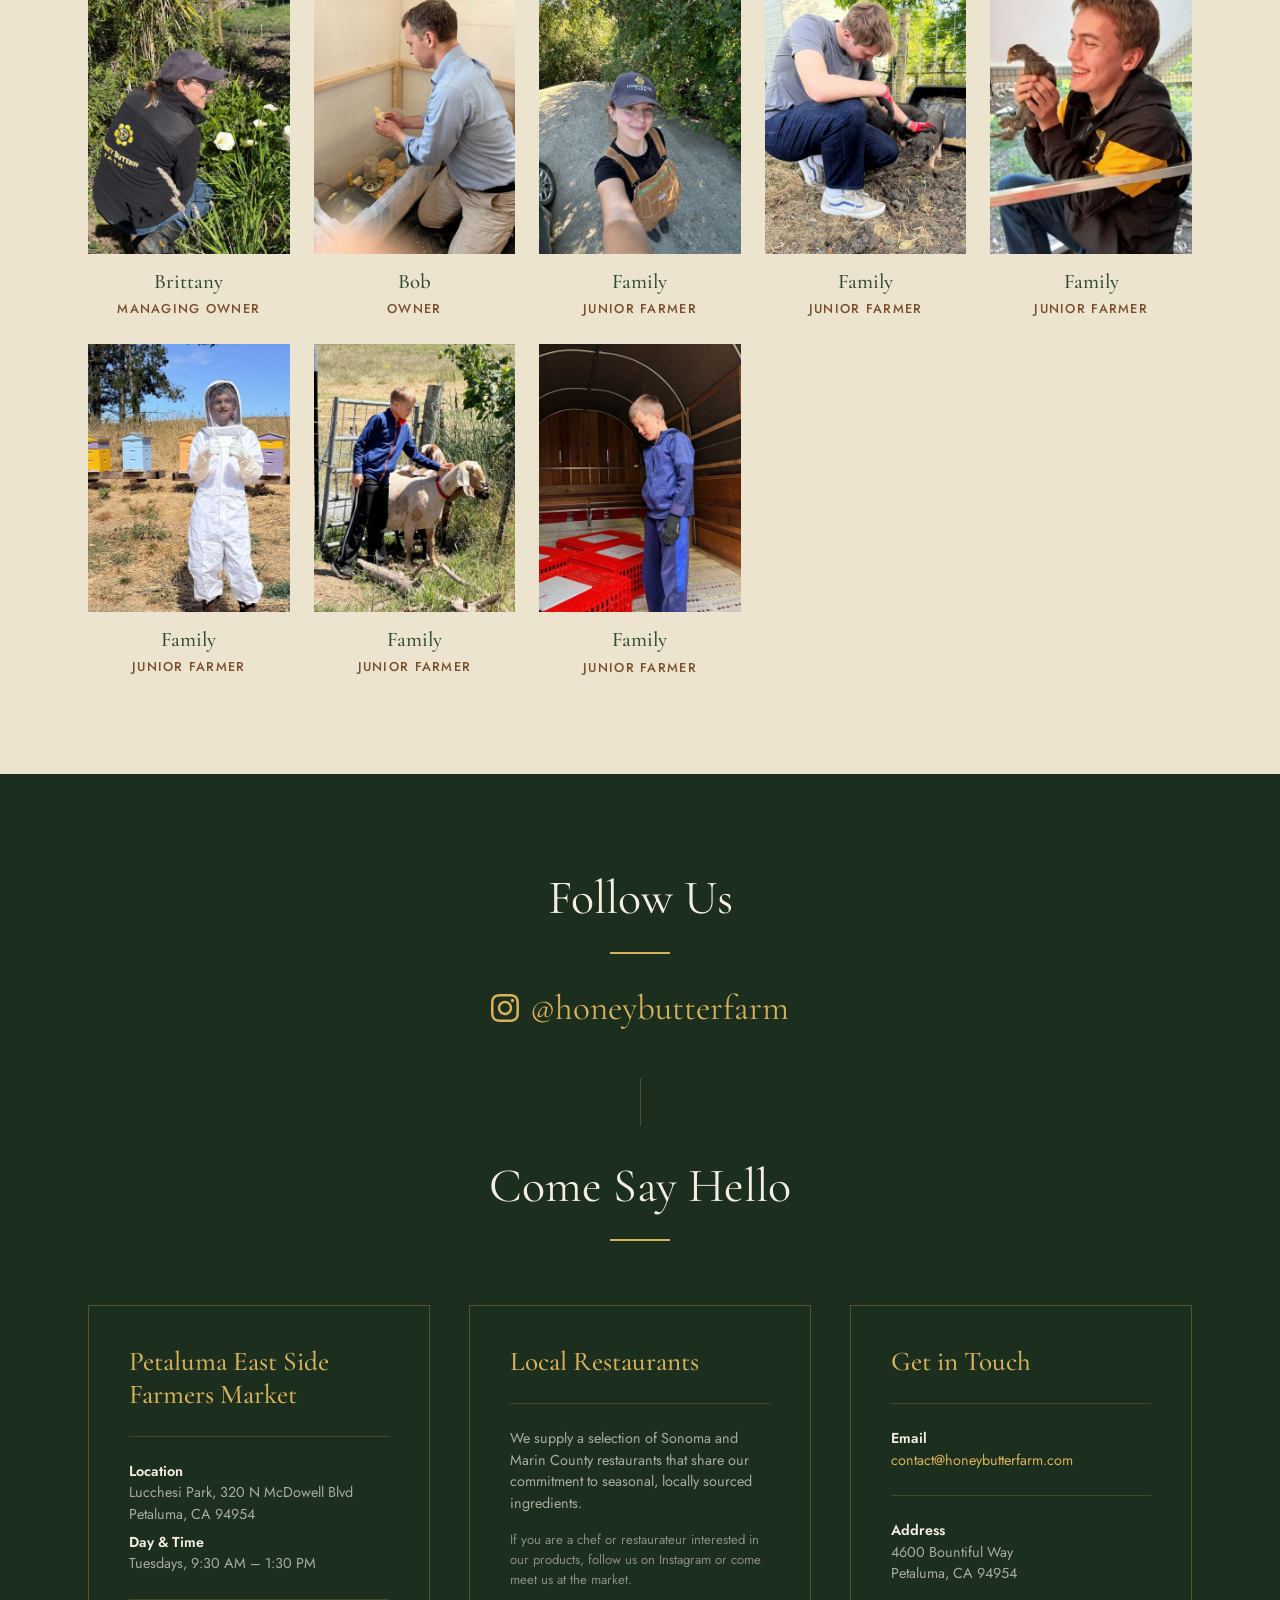
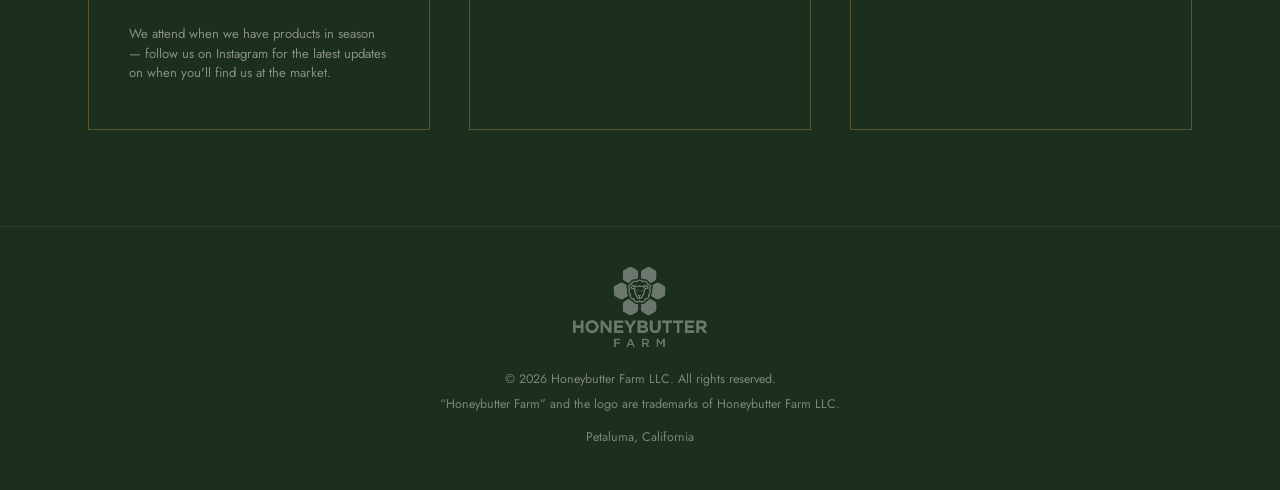
==== commit 9a37ee8a: "css correction" ====
--- a/index.html
+++ b/index.html
@@ -70,7 +70,7 @@
   <link rel="preconnect" href="https://fonts.gstatic.com" crossorigin />
   <link href="https://fonts.googleapis.com/css2?family=Cormorant+Garamond:ital,wght@0,300;0,400;0,500;0,600;1,300;1,400&family=Jost:wght@400;500&family=Nunito:wght@400;500&display=swap" rel="stylesheet" />
 
-  <link rel="stylesheet" href="assets/css/style.css" />
+  <link rel="stylesheet" href="assets/css/style.css?v=2" />
 </head>
 <body>
 
